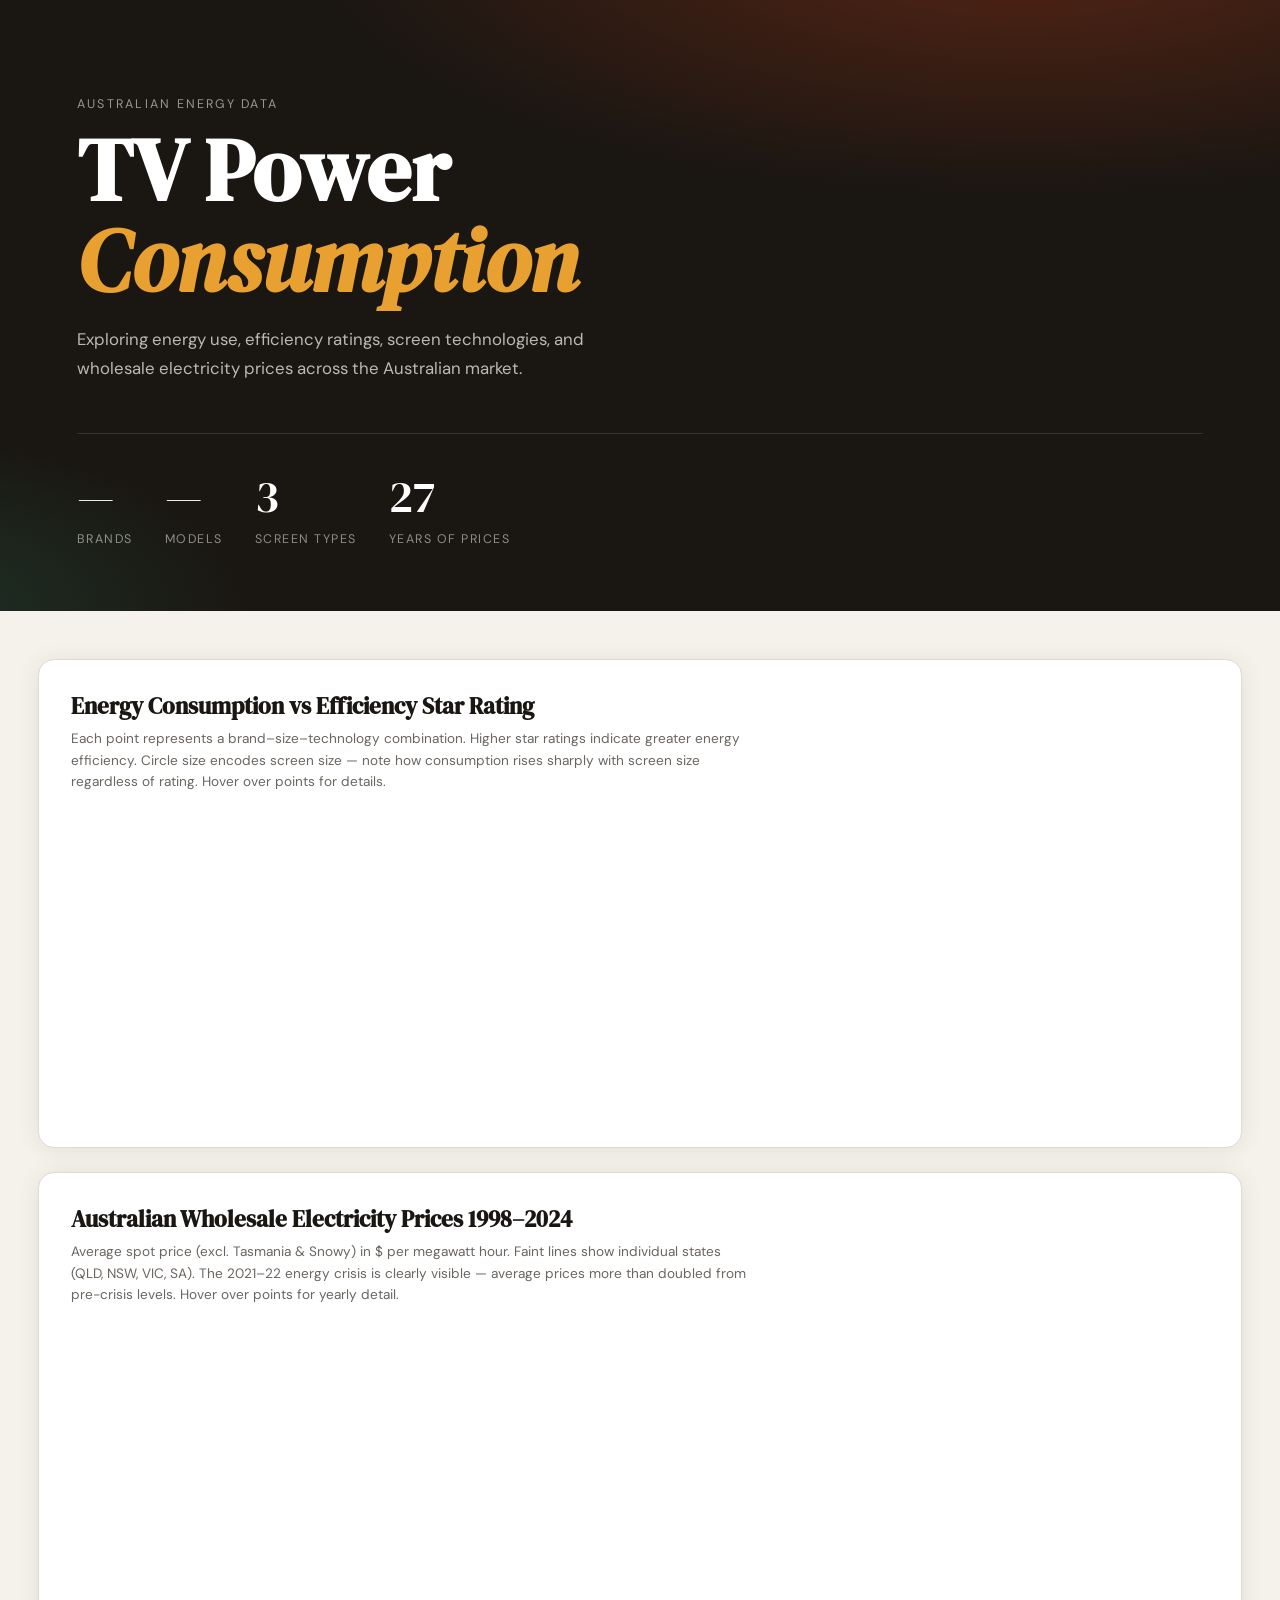
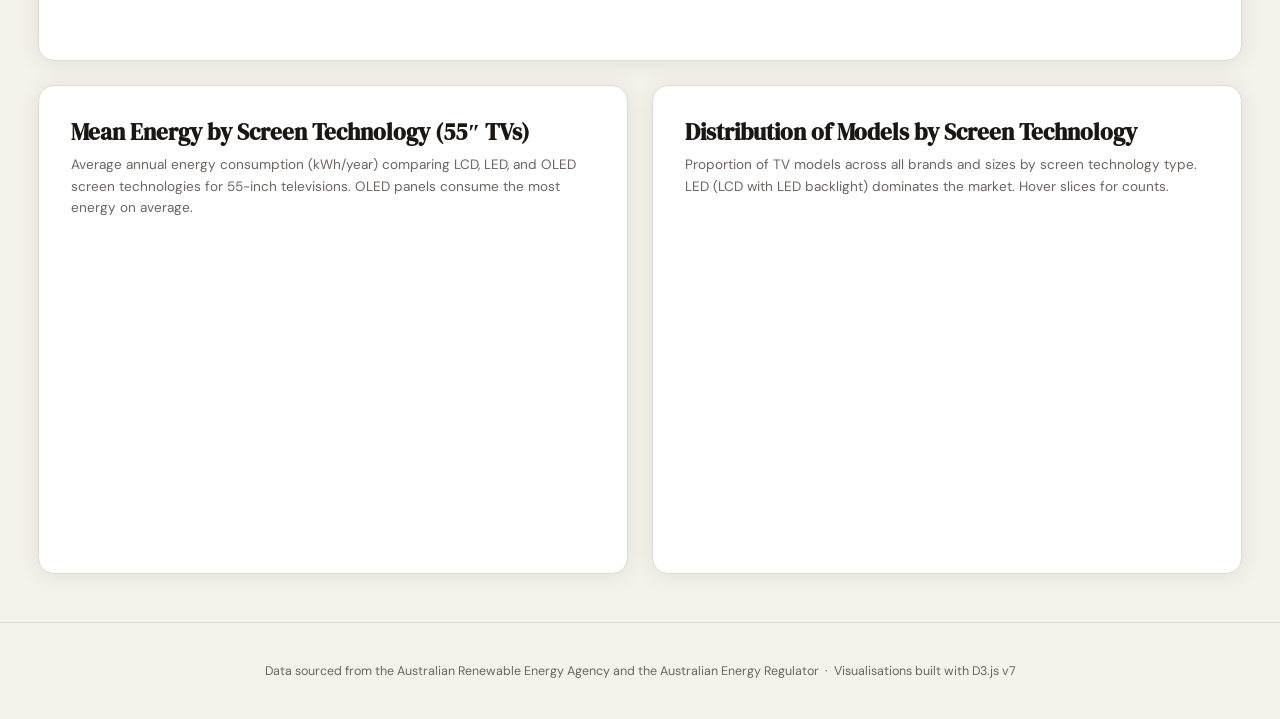
==== Ex_5/index.html @ 825dfab8 "Ex 5 Multi-chart webpage" ====
<!doctype html>
<html lang="en">
  <head>
    <meta charset="UTF-8" />
    <meta name="viewport" content="width=device-width, initial-scale=1.0" />
    <title>TV Energy Consumption Dashboard</title>
    <link rel="preconnect" href="https://fonts.googleapis.com" />
    <link
      href="https://fonts.googleapis.com/css2?family=DM+Serif+Display:ital@0;1&family=DM+Sans:wght@300;400;500;600&display=swap"
      rel="stylesheet"
    />
    <script src="https://d3js.org/d3.v7.min.js"></script>
    <style>
      /* ── Reset & Base ─────────────────────────────────────────────── */
      *,
      *::before,
      *::after {
        box-sizing: border-box;
        margin: 0;
        padding: 0;
      }

      :root {
        --bg: #f5f2ec;
        --surface: #ffffff;
        --ink: #1a1612;
        --ink-muted: #6b6560;
        --accent: #c8401a;
        --accent2: #2c7a5c;
        --accent3: #1d4e8f;
        --gold: #e8a030;
        --border: #e0dbd2;

        /* chart palette */
        --c-lcd: #2c7a5c;
        --c-led: #e8a030;
        --c-oled: #c8401a;

        --radius: 16px;
        --shadow: 0 2px 24px rgba(26, 22, 18, 0.08);

        font-family: "DM Sans", sans-serif;
        font-size: 16px;
        color: var(--ink);
        background: var(--bg);
      }

      /* ── Hero ─────────────────────────────────────────────────────── */
      .hero {
        position: relative;
        background: var(--ink);
        color: #fff;
        padding: clamp(3rem, 8vw, 6rem) clamp(1.5rem, 6vw, 5rem)
          clamp(2.5rem, 5vw, 4rem);
        overflow: hidden;
      }
      .hero-bg {
        position: absolute;
        inset: 0;
        background:
          radial-gradient(
            ellipse 80% 60% at 80% -10%,
            rgba(200, 64, 26, 0.35) 0%,
            transparent 70%
          ),
          radial-gradient(
            ellipse 50% 50% at -10% 100%,
            rgba(44, 122, 92, 0.3) 0%,
            transparent 60%
          );
        pointer-events: none;
      }
      .hero-content {
        position: relative;
        max-width: 680px;
      }
      .hero-eyebrow {
        font-size: 0.78rem;
        letter-spacing: 0.18em;
        text-transform: uppercase;
        color: rgba(255, 255, 255, 0.55);
        margin-bottom: 0.9rem;
      }
      .hero-title {
        font-family: "DM Serif Display", serif;
        font-size: clamp(2.8rem, 7vw, 5.5rem);
        line-height: 1.02;
        margin-bottom: 1.2rem;
        color: #fff;
      }
      .hero-title em {
        font-style: italic;
        color: var(--gold);
      }
      .hero-subtitle {
        font-size: clamp(0.9rem, 1.5vw, 1.05rem);
        color: rgba(255, 255, 255, 0.7);
        line-height: 1.7;
        max-width: 520px;
      }
      .hero-stats {
        position: relative;
        display: flex;
        flex-wrap: wrap;
        gap: 2rem;
        margin-top: clamp(2rem, 4vw, 3.5rem);
        border-top: 1px solid rgba(255, 255, 255, 0.12);
        padding-top: 2rem;
      }
      .stat {
        display: flex;
        flex-direction: column;
        gap: 0.25rem;
      }
      .stat-num {
        font-family: "DM Serif Display", serif;
        font-size: clamp(2rem, 3.5vw, 2.8rem);
        color: #fff;
      }
      .stat-label {
        font-size: 0.78rem;
        letter-spacing: 0.12em;
        text-transform: uppercase;
        color: rgba(255, 255, 255, 0.5);
      }

      /* ── Dashboard layout ─────────────────────────────────────────── */
      .dashboard {
        max-width: 1400px;
        margin: 0 auto;
        padding: clamp(1.5rem, 4vw, 3rem) clamp(1rem, 3vw, 2.5rem);
        display: flex;
        flex-direction: column;
        gap: 1.5rem;
      }

      /* ── Cards ────────────────────────────────────────────────────── */
      .card {
        background: var(--surface);
        border-radius: var(--radius);
        border: 1px solid var(--border);
        box-shadow: var(--shadow);
        padding: clamp(1.2rem, 3vw, 2rem);
        transition: box-shadow 0.2s;
      }
      .card:hover {
        box-shadow: 0 6px 40px rgba(26, 22, 18, 0.13);
      }
      .card--wide {
        width: 100%;
      }

      .card-row {
        display: grid;
        grid-template-columns: repeat(auto-fit, minmax(320px, 1fr));
        gap: 1.5rem;
      }

      .card-header {
        margin-bottom: 1.4rem;
      }
      .card-title {
        font-family: "DM Serif Display", serif;
        font-size: clamp(1.15rem, 2vw, 1.45rem);
        line-height: 1.25;
        margin-bottom: 0.4rem;
      }
      .card-desc {
        font-size: 0.85rem;
        color: var(--ink-muted);
        line-height: 1.6;
        max-width: 680px;
      }

      /* ── Chart containers ─────────────────────────────────────────── */
      .chart-container {
        width: 100%;
        min-height: 300px;
      }
      .chart-container svg {
        display: block;
        width: 100%;
      }

      /* ── D3 shared styles ─────────────────────────────────────────── */
      .axis text {
        font-family: "DM Sans", sans-serif;
        font-size: 11px;
        fill: var(--ink-muted);
      }
      .axis path,
      .axis line {
        stroke: var(--border);
      }
      .axis-label {
        font-family: "DM Sans", sans-serif;
        font-size: 12px;
        fill: var(--ink-muted);
      }
      .grid line {
        stroke: var(--border);
        stroke-dasharray: 3, 4;
      }
      .grid path {
        stroke: none;
      }

      /* Scatter */
      .dot {
        cursor: pointer;
        transition:
          r 0.15s,
          opacity 0.15s;
      }
      .dot:hover {
        opacity: 1 !important;
      }

      /* Tooltip */
      .tooltip {
        position: absolute;
        background: var(--ink);
        color: #fff;
        padding: 0.55rem 0.85rem;
        border-radius: 8px;
        font-size: 0.8rem;
        pointer-events: none;
        opacity: 0;
        transition: opacity 0.15s;
        line-height: 1.6;
        max-width: 200px;
        z-index: 100;
      }
      .tooltip strong {
        color: var(--gold);
        display: block;
        margin-bottom: 0.15rem;
      }

      /* Legend */
      .legend {
        font-family: "DM Sans", sans-serif;
        font-size: 12px;
        fill: var(--ink-muted);
      }
      .legend rect {
        rx: 3;
      }

      /* Line chart */
      .line-path {
        fill: none;
        stroke-width: 2px;
      }
      .area-path {
        opacity: 0.12;
      }
      .dot-line {
        cursor: pointer;
      }

      /* ── Footer ───────────────────────────────────────────────────── */
      .footer {
        text-align: center;
        padding: 2.5rem 1.5rem;
        font-size: 0.78rem;
        color: var(--ink-muted);
        border-top: 1px solid var(--border);
      }

      /* ── Responsive tweaks ────────────────────────────────────────── */
      @media (max-width: 600px) {
        .card-row {
          grid-template-columns: 1fr;
        }
        .hero-stats {
          gap: 1.4rem;
        }
      }
    </style>
  </head>
  <body>
    <header class="hero">
      <div class="hero-bg"></div>
      <div class="hero-content">
        <p class="hero-eyebrow">Australian Energy Data</p>
        <h1 class="hero-title">TV Power<br /><em>Consumption</em></h1>
        <p class="hero-subtitle">
          Exploring energy use, efficiency ratings, screen technologies, and
          wholesale electricity prices across the Australian market.
        </p>
      </div>
      <div class="hero-stats">
        <div class="stat">
          <span class="stat-num" id="stat-brands">—</span
          ><span class="stat-label">Brands</span>
        </div>
        <div class="stat">
          <span class="stat-num" id="stat-models">—</span
          ><span class="stat-label">Models</span>
        </div>
        <div class="stat">
          <span class="stat-num">3</span
          ><span class="stat-label">Screen Types</span>
        </div>
        <div class="stat">
          <span class="stat-num">27</span
          ><span class="stat-label">Years of Prices</span>
        </div>
      </div>
    </header>

    <main class="dashboard">
      <section class="card card--wide" id="scatter-section">
        <div class="card-header">
          <div>
            <h2 class="card-title">
              Energy Consumption vs Efficiency Star Rating
            </h2>
            <p class="card-desc">
              Each point represents a brand–size–technology combination. Higher
              star ratings indicate greater energy efficiency. Circle size
              encodes screen size — note how consumption rises sharply with
              screen size regardless of rating. Hover over points for details.
            </p>
          </div>
        </div>
        <div id="scatter-chart" class="chart-container"></div>
      </section>

      <section class="card card--wide" id="line-section">
        <div class="card-header">
          <div>
            <h2 class="card-title">
              Australian Wholesale Electricity Prices 1998–2024
            </h2>
            <p class="card-desc">
              Average spot price (excl. Tasmania &amp; Snowy) in $ per megawatt
              hour. Faint lines show individual states (QLD, NSW, VIC, SA). The
              2021–22 energy crisis is clearly visible — average prices more
              than doubled from pre-crisis levels. Hover over points for yearly
              detail.
            </p>
          </div>
        </div>
        <div id="line-chart" class="chart-container"></div>
      </section>

      <div class="card-row">
        <section class="card" id="bar-section">
          <div class="card-header">
            <div>
              <h2 class="card-title">
                Mean Energy by Screen Technology (55&Prime; TVs)
              </h2>
              <p class="card-desc">
                Average annual energy consumption (kWh/year) comparing LCD, LED,
                and OLED screen technologies for 55-inch televisions. OLED
                panels consume the most energy on average.
              </p>
            </div>
          </div>
          <div id="bar-chart" class="chart-container"></div>
        </section>

        <section class="card" id="pie-section">
          <div class="card-header">
            <div>
              <h2 class="card-title">
                Distribution of Models by Screen Technology
              </h2>
              <p class="card-desc">
                Proportion of TV models across all brands and sizes by screen
                technology type. LED (LCD with LED backlight) dominates the
                market. Hover slices for counts.
              </p>
            </div>
          </div>
          <div id="pie-chart" class="chart-container"></div>
        </section>
      </div>
    </main>

    <footer class="footer">
      <p>
        Data sourced from the Australian Renewable Energy Agency and the
        Australian Energy Regulator &nbsp;·&nbsp; Visualisations built with
        D3.js v7
      </p>
    </footer>

    <script>
      /**
       * scatter.js — Energy consumption vs Star Rating scatter plot
       *
       * Approach: responsive SVG using a ResizeObserver so the chart redraws
       * whenever the card changes size (window resize, reflow, etc.).
       * Each point represents one brand/size/technology row in the CSV.
       * Points are colour-coded by simplified screen technology (LCD, LED, OLED).
       */

      (function () {
        const CONTAINER = "#scatter-chart";

        // Normalise screen_tech into three clean categories
        const techCategory = (t) =>
          t === "OLED" ? "OLED" : t.includes("LED") ? "LED" : "LCD";

        const COLOR = {
          LCD: "var(--c-lcd)",
          LED: "var(--c-led)",
          OLED: "var(--c-oled)",
        };
        const MARGIN = { top: 20, right: 140, bottom: 52, left: 64 };

        // Shared tooltip div (reused across all charts)
        const tooltip = d3
          .select("body")
          .append("div")
          .attr("class", "tooltip");

        Promise.resolve(
          d3.csvParse(`"brand","screen_tech","screensize","energy_consumpt","star2","count"
"aiwa","LCD","24.0",91,4.5,1
"aiwa","LCD (LED)","24.0",93.5,4.5,2
"aiwa","LCD (LED)","31.0",124.5,5.25,2
"aiwa","LCD (LED)","32.0",120.5,5.25,2
"aiwa","LCD","39.0",189,5,1
"aiwa","LCD (LED)","39.0",148,6,1
"aiwa","LCD (LED)","40.0",198,4.5,1
"aiwa","LCD (LED)","42.0",210,4.5,1
"aiwa","LCD (LED)","49.0",265,5,1
"aiwa","LCD (LED)","50.0",211,6,1
"aiwa","OLED","50.0",276,5,1
"aiwa","LCD","55.0",320,5,1
"aiwa","LCD","64.0",404,5.5,1
"aiwa","LCD (LED)","64.0",499,4.5,1
"aiwa","LCD (LED)","65.0",468,4.5,1
"aiwa","LCD (LED)","70.0",576,4.5,1
"akai","LCD (LED)","24.0",64,6,6
"akai","LCD","31.0",104,6,1
"akai","LCD","32.0",90,6,1
"akai","LCD (LED)","32.0",99.5,6,2
"akai","LCD","39.0",143.33333333333334,6,3
"akai","LCD","43.0",172,6,1
"akai","LCD","49.0",225,6,1
"akai","LCD","50.0",204,6,1
"akai","LCD (LED)","50.0",202,6,1
"akai","LCD","55.0",272,6,1
"akai","LCD (LED)","55.0",258,6,3
"akai","LCD (LED)","58.0",301,6,1
"akai","LCD","65.0",369,6,2
"akai","LCD (LED)","65.0",364.5,6,2
"akai","LCD","70.0",372,6,1
"akai","LCD","74.0",480,6,1
"akai","LCD (LED)","75.0",439,6,2
"akai","LCD","85.0",600,6,1
"altius","LCD","24.0",66,6,1
"altius","LCD","32.0",90,6,1
"altius","LCD (LED)","32.0",102,6,1
"aoa","LCD (LED)","19.0",58,5,1
"aoa","LCD","32.0",119,5,1
"aoa","LCD","40.0",176,5,1
"aoa","LCD (LED)","50.0",270,5,1
"avel innovations","LCD (LED)","24.0",90.5,4.5,2
"avel innovations","LCD (LED)","32.0",145,4.5,1
"bauhn","LCD","24.0",67,6,2
"bauhn","LCD (LED)","24.0",65,6,3
"bauhn","LCD","31.0",104,6,1
"bauhn","LCD (LED)","31.0",104,6,3
"bauhn","LCD","32.0",101,6,1
"bauhn","LCD (LED)","32.0",101.33333333333333,6,6
"bauhn","LCD","39.0",151,6,3
"bauhn","LCD (LED)","39.0",148.4,6,5
"bauhn","LCD (LED)","40.0",189,5,3
"bauhn","LCD","41.0",157,6,1
"bauhn","LCD","43.0",172,6,3
"bauhn","LCD (LED)","43.0",170,6,2
"bauhn","LCD","49.0",223.33333333333334,6,3
"bauhn","LCD (LED)","49.0",220,6,1
"bauhn","LCD","50.0",220,6,1
"bauhn","LCD (LED)","50.0",217.5,6,2
"bauhn","LCD","55.0",288.5,5.75,2
"bauhn","LCD (LED)","55.0",261.4,6,5
"bauhn","LCD","57.0",290.3333333333333,6,3
"bauhn","LCD","58.0",298,6,1
"bauhn","LCD (LED)","58.0",301,6,1
"bauhn","LCD","60.0",302.75,6,4
"bauhn","LCD","65.0",361.75,6,4
"bauhn","LCD (LED)","65.0",361.75,6,4
"bauhn","LCD","70.0",403,6,9
"bauhn","LCD (LED)","70.0",400,6,2
"bauhn","LCD","74.0",480,6,1
"bauhn","LCD","75.0",490,6,1
"bauhn","LCD (LED)","75.0",445.3333333333333,6,3
"bauhn","LCD (LED)","82.0",651,5.5,1
"bauhn","LCD","85.0",600,6,2
"blaupunkt","LCD","24.0",90.75,4.625,4
"blaupunkt","LCD (LED)","24.0",82.57142857142857,5.142857142857142,7
"blaupunkt","LCD","31.0",130,5,2
"blaupunkt","LCD","32.0",118,5.5,1
"blaupunkt","LCD (LED)","32.0",128.5,4.875,4
"blaupunkt","LCD","40.0",186,5,3
"blaupunkt","LCD (LED)","40.0",176,5,1
"blaupunkt","LCD (LED)","41.0",230,4.5,1
"blaupunkt","LCD","42.0",199,5,1
"blaupunkt","LCD (LED)","42.0",224,4.5,2
"blaupunkt","LCD (LED)","43.0",212,5,1
"blaupunkt","LCD (LED)","49.0",301.5,4.5,2
"blaupunkt","LCD (LED)","50.0",327.5,4.125,4
"blaupunkt","LCD","55.0",383.25,4.25,4
"blaupunkt","LCD (LED)","55.0",331,5,2
"blaupunkt","LCD (LED)","57.0",411.3333333333333,4.666666666666667,3
"blaupunkt","LCD (LED)","58.0",387.5,4.75,2
"blaupunkt","LCD (LED)","60.0",405,5,1
"blaupunkt","LCD","65.0",467,4.5,1
"blaupunkt","LCD (LED)","65.0",437,5.1,5
"blaupunkt","LCD (LED)","69.0",640,4,1
"blaupunkt","LCD","70.0",561,4.5,1
"blaupunkt","LCD (LED)","70.0",620,4,2
"blaupunkt","LCD (LED)","74.0",485,6,1
"blaupunkt","LCD","75.0",751.5,3.75,2
"blaupunkt","LCD (LED)","75.0",700.4,4.3,5
"blaupunkt","LCD","85.0",861.5,4.25,2
"blaupunkt","LCD (LED)","85.0",722,5,1
"blaupunkt","LCD (LED)","86.0",988,4,1
"blaupunkt","LCD (LED)","98.0",1284,4,1
"brooklyn","LCD (LED)","32.0",125,5,1
"caixun","LCD (LED)","24.0",68.76923076923076,5.8076923076923075,13
"caixun","LCD","32.0",98,6,4
"caixun","LCD (LED)","32.0",110.75000000000001,5.458333333333334,12
"caixun","LCD (LED)","38.0",138,6,6
"caixun","LCD","39.0",155,5.5,4
"caixun","LCD (LED)","40.0",151,6,6
"caixun","LCD (LED)","41.0",159,6,6
"caixun","LCD (LED)","42.0",162,6,6
"caixun","LCD","43.0",220,4.5,4
"caixun","LCD (LED)","43.0",196,5,9
"caixun","LCD (LED)","50.0",278,5,7
"caixun","LCD (LED)","55.0",307,5,7
"chiq","LCD","24.0",82,5,1
"chiq","LCD (LED)","24.0",80,5,2
"chiq","LCD (LED)","31.0",117.8,5.4,5
"chiq","LCD (LED)","32.0",133,4.75,2
"chiq","LCD (LED)","39.0",186.2,5,5
"chiq","LCD (LED)","42.0",231.33333333333334,4.666666666666667,3
"chiq","LCD (LED)","49.0",268.6666666666667,5,3
"chiq","LCD (LED)","55.0",358.25,4.5,4
"chiq","LCD (LED)","57.0",380,4.75,2
"chiq","LCD (LED)","64.0",500.2,4.6,5
"chiq","LCD (LED)","65.0",572,4,1
"chiq","LCD (LED)","70.0",481,5.5,1
"chiq","LCD","75.0",608,5,1
"chiq","LCD (LED)","75.0",519,5.5,2
"chiq","LCD (LED)","85.0",974,4,1
"chiq","LCD (LED)","97.0",1233,4,1
"chiq","LCD (LED)","98.0",1233,4,1
"concentric care","LCD (LED)","24.0",110,3.5,1
"devanti","LCD (LED)","32.0",101,6,1
"devanti","LCD (LED)","39.0",182,5,1
"devanti","LCD (LED)","50.0",276,5,1
"devanti","LCD (LED)","65.0",474.5,4.75,2
"devanti","LCD (LED)","75.0",760,4,1
"dgtec","LCD","39.0",149,6,1
"dgtec","LCD","55.0",256,6,1
"dgtec","LCD (LED)","55.0",251,6,1
"dgtec","LCD (LED)","65.0",366.5,6,2
"dynalink","LCD","24.0",76,5.5,1
"eko","LCD","24.0",78,5,1
"eko","LCD (LED)","24.0",90,4.5,2
"eko","LCD","31.0",130,5,1
"eko","LCD","32.0",124.5,5.25,2
"eko","LCD (LED)","32.0",129.77777777777777,4.888888888888889,9
"eko","LCD","40.0",182.33333333333334,5,3
"eko","LCD (LED)","40.0",189.25,4.875,4
"eko","LCD (LED)","41.0",230,4.5,2
"eko","LCD","42.0",260,3.5,1
"eko","LCD (LED)","42.0",220.5,4.5,4
"eko","LCD","43.0",191,5.5,1
"eko","LCD (LED)","43.0",212,5,1
"eko","LCD","46.0",245,5,1
"eko","LCD","49.0",376,3.5,1
"eko","LCD (LED)","49.0",273,5,1
"eko","LCD (LED)","50.0",304.4,4.6,5
"eko","LCD","55.0",363.875,4.500000000000001,8
"eko","LCD (LED)","55.0",356.14285714285717,4.857142857142858,7
"eko","OLED","55.0",275,5.5,1
"eko","LCD (LED)","57.0",298,6,1
"eko","LCD","58.0",346,5,1
"eko","LCD (LED)","58.0",367.5,4.75,2
"eko","LCD","64.0",725,3,1
"eko","LCD","65.0",612.8333333333333,3.75,6
"eko","LCD (LED)","65.0",491.90000000000003,4.65,10
"eko","LCD (LED)","69.0",640,4,1
"eko","LCD","70.0",561.6666666666666,4.666666666666667,3
"eko","LCD (LED)","70.0",670.6666666666666,3.8333333333333335,3
"eko","LCD","75.0",750.6666666666666,4,6
"eko","LCD (LED)","75.0",697,4.375,4
"eko","LCD (LED)","85.0",1116,3,1
"elitelux","LCD (LED)","58.0",343,5,1
"englaon","LCD (LED)","22.0",102,4,1
"englaon","LCD (LED)","24.0",90.33333333333333,4.722222222222222,9
"englaon","LCD (LED)","30.0",158,4,3
"englaon","LCD (LED)","32.0",152.25,4.375,4
"englaon","LCD (LED)","34.0",175,4.5,3
"englaon","LCD (LED)","40.0",140,6,3
"ffalcon","LCD (LED)","31.0",104.5,5.75,2
"ffalcon","LCD (LED)","39.0",162,5.5,2
"ffalcon","LCD (LED)","42.0",169.5,5.875,4
"ffalcon","LCD (LED)","49.0",198,6,3
"ffalcon","LCD (LED)","55.0",226.66666666666666,6.333333333333333,3
"ffalcon","LCD (LED)","64.0",299.25,6.5,4
"ffalcon","LCD (LED)","75.0",470,5.833333333333333,3
"furrion","LCD","24.0",102.5,4.25,2
"furrion","LCD (LED)","24.0",101.5,4.25,2
"gorilla","LCD (LED)","31.0",104,6,1
"gorilla","LCD (LED)","32.0",101,6,1
"gorilla","LCD (LED)","39.0",182,5,1
"gorilla","LCD (LED)","41.0",160,6,1
"gorilla","LCD (LED)","43.0",200,5,1
"gorilla","LCD (LED)","55.0",300,5.5,1
"hisense","LCD (LED)","100.0",942,5.5,5
"hisense","LCD (LED)","32.0",97.71428571428571,6,7
"hisense","LCD (LED)","40.0",128.28571428571428,6.571428571428571,7
"hisense","LCD (LED)","42.0",229,4.5,3
"hisense","LCD (LED)","43.0",240.11111111111111,4.4444444444444455,9
"hisense","LCD (LED)","49.0",212,6,1
"hisense","LCD (LED)","50.0",259.375,5.4375,8
"hisense","LCD (LED)","55.0",353.7941176470588,4.838235294117648,34
"hisense","OLED","55.0",319,5,1
"hisense","LCD (LED)","58.0",316.75,5.75,4
"hisense","LCD (LED)","64.0",464,5,3
"hisense","LCD","65.0",638,3.5,1
"hisense","LCD (LED)","65.0",507.85365853658544,4.634146341463415,41
"hisense","OLED","65.0",414,5.5,2
"hisense","LCD (LED)","70.0",424.83333333333337,6,6
"hisense","LCD (LED)","75.0",630.575,4.8625,40
"hisense","LCD (LED)","85.0",806.7419354838712,4.838709677419355,31
"hisense","LCD (LED)","98.0",1028,5,3
"hitachi","LCD","31.0",104,6,1
"hitachi","LCD","32.0",105,6,1
"hitachi","LCD","40.0",151,6,1
"hitachi","LCD (LED)","41.0",160,6,1
"hitachi","LCD (LED)","49.0",226,6,1
"hitachi","LCD (LED)","55.0",271,6,1
"hitachi","LCD","57.0",298,6,1
"hitachi","LCD (LED)","65.0",370,6,1
"hitachi","LCD","74.0",485,6,1
"hubbl","LCD (LED)","65.0",240,7,1
"hubbl glass","LCD (LED)","43.0",200,5,1
"hubbl glass","LCD (LED)","55.0",240,6,1
"hyundai","LCD (LED)","50.0",251.5,5.5,2
"hyundai","LCD (LED)","55.0",268,6,1
"hyundai","LCD (LED)","65.0",373,6,1
"hyundai","LCD (LED)","75.0",613.5,5,2
"iluma","LCD","24.0",112,3.5,7
"iluma","LCD","32.0",119,5,7
"jvc","LCD (LED)","24.0",70,5.5,1
"jvc","LCD","31.0",130,5,1
"jvc","LCD (LED)","31.0",117,5.5,2
"jvc","LCD","32.0",119.4,5.3,5
"jvc","LCD (LED)","32.0",125.83333333333333,5,6
"jvc","LCD (LED)","39.0",148,6,1
"jvc","LCD","40.0",186,5,1
"jvc","LCD (LED)","40.0",204.5,4.625,4
"jvc","LCD","41.0",230,4.5,1
"jvc","LCD","42.0",214.2,4.9,5
"jvc","LCD (LED)","42.0",209,5,3
"jvc","LCD","43.0",196,5,1
"jvc","LCD","49.0",347.5,3.875,4
"jvc","LCD (LED)","49.0",237.5,5.5,2
"jvc","LCD","50.0",374,3.5,1
"jvc","LCD (LED)","50.0",225.33333333333334,5.666666666666667,3
"jvc","LCD","54.0",375,4.5,2
"jvc","LCD","55.0",396.4,4.1,5
"jvc","LCD (LED)","55.0",279.2727272727273,5.590909090909091,11
"jvc","LCD","57.0",468,4,1
"jvc","LCD (LED)","57.0",468,4,1
"jvc","LCD (LED)","58.0",357,5,1
"jvc","LCD","64.0",512,4.5,3
"jvc","LCD (LED)","64.0",456,5,9
"jvc","LCD (LED)","65.0",430,5,1
"jvc","LCD","74.0",811,3.5,1
"jvc","LCD (LED)","74.0",758,4,1
"jvc","LCD (LED)","75.0",454.3333333333333,6,3
"jvc","LCD (LED)","98.0",872,5.5,1
"kodak","LCD","32.0",90,6,1
"kodak","LCD","39.0",150,6,1
"kodak","LCD","55.0",256,6,1
"kodak","LCD","64.0",358,6,1
"kodak","LCD (LED)","65.0",367,6,1
"kogan","LCD (LED)","100.0",1497,3.5,7
"kogan","OLED","100.0",1670,3,4
"kogan","LCD","19.0",62,5,1
"kogan","LCD (LED)","19.0",62,5,3
"kogan","LCD","22.0",95,3.5,5
"kogan","LCD","24.0",88.92857142857143,4.714285714285714,14
"kogan","LCD (LED)","24.0",78.75862068965516,5.2586206896551735,29
"kogan","LCD (LED)","31.0",116.60000000000001,5.499999999999998,25
"kogan","LCD","32.0",131,5,7
"kogan","LCD (LED)","32.0",128.68421052631578,5,19
"kogan","LCD (LED)","39.0",148.60000000000002,6,20
"kogan","LCD (LED)","40.0",165.79999999999998,5.533333333333334,15
"kogan","LCD (LED)","41.0",176.85714285714283,5.642857142857143,14
"kogan","LCD","42.0",240,4.5,1
"kogan","LCD (LED)","42.0",244.19354838709677,4.387096774193549,31
"kogan","LCD (LED)","43.0",200.91666666666666,5.166666666666667,12
"kogan","OLED","48.0",331,4,6
"kogan","LCD","49.0",313,4.5,1
"kogan","LCD (LED)","49.0",294.3611111111112,4.763888888888889,36
"kogan","LCD (LED)","50.0",303.99999999999994,4.693548387096775,31
"kogan","LCD","55.0",415,4,1
"kogan","LCD (LED)","55.0",335.73239436619707,5.014084507042254,71
"kogan","OLED","55.0",384.57142857142856,4.428571428571429,7
"kogan","LCD (LED)","57.0",448,4,1
"kogan","LCD (LED)","58.0",336.0833333333333,5.375,12
"kogan","LCD","60.0",405,5,6
"kogan","LCD","64.0",477,4.75,2
"kogan","LCD (LED)","64.0",457.9166666666667,5.055555555555555,36
"kogan","LCD (LED)","65.0",470.0652173913043,4.945652173913046,46
"kogan","OLED","65.0",477.14285714285717,4.857142857142857,7
"kogan","LCD (LED)","69.0",532,5,2
"kogan","LCD","70.0",515,5,1
"kogan","LCD (LED)","70.0",585.4999999999999,4.6000000000000005,20
"kogan","LCD","75.0",667,4.5,1
"kogan","LCD (LED)","75.0",618.9827586206897,4.8793103448275845,58
"kogan","OLED","77.0",540,5.5,4
"kogan","LCD (LED)","81.0",793,4.25,2
"kogan","LCD (LED)","85.0",986.7619047619047,3.9523809523809526,21
"kogan","LCD (LED)","86.0",1117,3.5,5
"kogan","LCD (LED)","97.0",1233,4,1
"kogan","LCD (LED)","98.0",1233,4,11
"konka","LCD (LED)","32.0",131,5,2
"konka","LCD (LED)","40.0",189,5,2
"konka","LCD (LED)","50.0",285,5,2
"konka","LCD (LED)","55.0",341,5,2
"lad","LCD (LED)","43.0",199,5,1
"lg","LCD (LED)","24.0",95,4.5,1
"lg","LCD (LED)","28.0",95,5.5,1
"lg","LCD (LED)","32.0",109,5.5,5
"lg","OLED","42.0",237.23076923076923,4.346153846153846,13
"lg","LCD (LED)","43.0",261.0625,3.9999999999999987,48
"lg","OLED","48.0",288.90000000000003,4.425000000000001,20
"lg","LCD (LED)","49.0",293.9193548387097,4.612903225806451,62
"lg","LCD (LED)","50.0",305,4.5,1
"lg","LCD (LED)","55.0",364.3013698630136,4.5684931506849304,73
"lg","OLED","55.0",361.0238095238096,4.511904761904763,42
"lg","LCD (LED)","65.0",480.5465116279072,4.674418604651163,86
"lg","OLED","65.0",448.48936170212767,4.98936170212766,47
"lg","LCD (LED)","70.0",560.75,4.625,4
"lg","LCD (LED)","75.0",584.076923076923,5.070512820512819,78
"lg","OLED","77.0",637.057142857143,4.985714285714286,35
"lg","LCD (LED)","82.0",773,4.5,1
"lg","OLED","83.0",708.7,5.074999999999998,20
"lg","LCD (LED)","86.0",819.6727272727276,4.718181818181817,55
"lg","OLED","88.0",1212.8,3,5
"lg","OLED","97.0",848.2857142857142,5.714285714285714,7
"lg","LCD (LED)","98.0",1260,4.1000000000000005,10
"linsar","LCD","24.0",67.5,6,2
"linsar","LCD","32.0",98.5,6,4
"linsar","LCD (LED)","32.0",102,6,1
"linsar","LCD","40.0",151,6,2
"linsar","LCD (LED)","40.0",144,6,1
"linsar","LCD","43.0",172,6,1
"linsar","LCD","49.0",222.5,6,2
"linsar","LCD (LED)","49.0",225,6,1
"linsar","LCD (LED)","50.0",210,6,1
"linsar","LCD","55.0",272,6,2
"linsar","LCD (LED)","55.0",256,6,1
"linsar","LCD","58.0",298,6,1
"linsar","LCD","60.0",309.5,6,2
"linsar","LCD","65.0",365,6,2
"linsar","LCD (LED)","65.0",359.5,6,2
"linsar","LCD (LED)","70.0",379.5,6,2
"linsar","LCD","74.0",480,6,1
"linsar","LCD (LED)","75.0",474.5,6,2
"linsar","LCD","82.0",628,5.5,2
"linsar","LCD (LED)","82.0",651,5.5,1
"linsar","LCD","85.0",605,6,2
"linsar","LCD","86.0",630,6,1
"linsar","LCD","98.0",823,6,1
"loewe","LCD (LED)","32.0",127,5,3
"loewe","LCD (LED)","42.0",243,4,3
"loewe","OLED","48.0",274,4.5,1
"loewe","LCD (LED)","49.0",251,5.5,1
"loewe","LCD (LED)","55.0",309,5,1
"loewe","OLED","55.0",354,4.5,1
"loewe","OLED","65.0",467.5,4.75,2
"loewe","OLED","76.0",395,7,1
"loewe","OLED","77.0",833,3.5,1
"lsp tv","LCD (LED)","19.0",60,5,1
"metz","LCD (LED)","32.0",115,5.5,1
"metz","LCD (LED)","40.0",122,7,1
"metz","OLED","55.0",424,4,1
"metz","OLED","65.0",586,4,1
"metz","LCD (LED)","86.0",893,4.5,1
"mitsumaru","LCD (LED)","32.0",131,5,1
"monster","LCD (LED)","24.0",66,6,1
"monster","LCD","32.0",90,6,1
"myvi","LCD","24.0",85,5,1
"myvi","LCD (LED)","24.0",90,4.75,2
"palsonic","LCD (LED)","39.0",175,5,1
"palsonic","LCD (LED)","55.0",300,5.5,1
"palsonic","LCD (LED)","65.0",439,5,1
"philips","LCD (LED)","19.0",61.333333333333336,5,3
"philips","LCD (LED)","23.0",65,6,1
"philips","LCD (LED)","24.0",69,5.5,1
"philips","LCD (LED)","32.0",132.9090909090909,4.818181818181818,11
"philips","LCD (LED)","40.0",167,5.5,1
"philips","LCD (LED)","42.0",248.54545454545453,4.2727272727272725,11
"philips","LCD","43.0",234,4.5,1
"philips","LCD (LED)","43.0",228.5,4.6875,8
"philips","LCD (LED)","48.0",175,7,1
"philips","LCD (LED)","49.0",304.1818181818182,4.454545454545454,11
"philips","LCD (LED)","50.0",325.42857142857144,4.285714285714286,7
"philips","LCD","55.0",280,5.5,1
"philips","LCD (LED)","55.0",388.4074074074075,4.3888888888888875,27
"philips","OLED","55.0",570.75,2.75,4
"philips","LCD (LED)","58.0",330.6666666666667,5.5,3
"philips","LCD (LED)","64.0",483,4.5,1
"philips","LCD","65.0",534.75,4.375,4
"philips","LCD (LED)","65.0",490.2272727272727,4.659090909090907,22
"philips","OLED","65.0",645.6666666666666,3.8333333333333335,3
"philips","LCD","70.0",516,5,1
"philips","LCD (LED)","70.0",574.2857142857143,4.571428571428571,7
"philips","LCD","75.0",478,6,3
"philips","LCD (LED)","75.0",600.0000000000001,4.8999999999999995,15
"philips","OLED","78.0",798,4,1
"philips","LCD (LED)","85.0",463,7,1
"philips","LCD (LED)","86.0",922.5,4.25,2
"polaroid","LCD (LED)","24.0",68,6,1
"polaroid","LCD","31.0",104,6,1
"polaroid","LCD","32.0",102.33333333333333,6,3
"polaroid","LCD (LED)","32.0",98,6,1
"polaroid","LCD","39.0",149,6,1
"polaroid","LCD","40.0",151,6,2
"polaroid","LCD (LED)","50.0",202,6,1
"polaroid","LCD","54.0",254,6,1
"polaroid","LCD","55.0",294,5.5,1
"polaroid","LCD (LED)","55.0",273,6,1
"polaroid","LCD","64.0",370,6,2
"polaroid","LCD (LED)","65.0",367,6,1
"polaroid","LCD","70.0",397,6,1
"prism+","LCD (LED)","55.0",349.3333333333333,4.833333333333333,3
"prism+","LCD (LED)","65.0",438.3333333333333,5.166666666666667,3
"prism+","LCD (LED)","75.0",625,4.75,2
"qbell","LCD (LED)","32.0",131,5,2
"qbell","LCD (LED)","40.0",189,5,1
"qbell","LCD (LED)","50.0",342,4,2
"qbell","LCD","55.0",339,5,1
"qbell","LCD (LED)","70.0",620,4,2
"s vision","LCD (LED)","55.0",379,4.5,1
"samsung","LCD (LED)","31.0",135.45454545454547,4.7272727272727275,11
"samsung","LCD (LED)","32.0",182,3.5,3
"samsung","LCD (LED)","39.0",218,4,1
"samsung","LCD (LED)","42.0",286.11111111111114,3.569444444444444,36
"samsung","LCD (LED)","43.0",275.5522388059702,3.783582089552239,67
"samsung","LCD (LED)","48.0",295,4.5,1
"samsung","LCD (LED)","49.0",329.60638297872345,4.164893617021276,94
"samsung","LCD (LED)","50.0",323.20000000000005,4.2,10
"samsung","LCD (LED)","55.0",423.6174863387977,3.9699453551912565,183
"samsung","LCD (LED)","57.0",344,5,9
"samsung","LCD (LED)","60.0",406.5,4.75,2
"samsung","LCD (LED)","64.0",678.4594594594595,3.378378378378378,37
"samsung","LCD (LED)","65.0",593.169398907104,3.904371584699453,183
"samsung","LCD (LED)","67.0",507,4.5,3
"samsung","LCD (LED)","69.0",496,5,3
"samsung","LCD (LED)","70.0",492,5,4
"samsung","LCD (LED)","75.0",753.8924731182799,4.051075268817203,186
"samsung","LCD (LED)","77.0",731.3636363636365,4.2727272727272725,11
"samsung","LCD (LED)","82.0",948.5,3.75,6
"samsung","LCD (LED)","83.0",722.2,4.9,5
"samsung","LCD (LED)","85.0",880.9407407407408,4.314814814814814,135
"samsung","LCD (LED)","98.0",1207.5333333333333,4.133333333333334,15
"seiki","LCD (LED)","65.0",496,4.5,1
"sharetv","LCD","21.0",106,3,1
"sharp","LCD (LED)","32.0",117.5,5.25,2
"sharp","LCD (LED)","42.0",187,5.25,2
"sharp","LCD (LED)","49.0",312,4.5,1
"sharp","LCD (LED)","60.0",489,4,2
"sharp","LCD (LED)","70.0",563.3333333333334,4.666666666666667,3
"shenzhen xinchaoda technology co., ltd","LCD (LED)","55.0",371.5,4.5,2
"shenzhen xinchaoda technology co., ltd","LCD (LED)","65.0",385.5,5.75,2
"signify","LCD (LED)","55.0",378,4.5,1
"skyworth","LCD (LED)","55.0",303,5.5,3
"skyworth","LCD (LED)","86.0",893,4.5,5
"smarttech","LCD (LED)","31.0",110,5.5,1
"smarttech","LCD (LED)","39.0",151,6,1
"smarttech","LCD (LED)","50.0",210,6,1
"smarttech","LCD (LED)","55.0",247,6,1
"smarttech","LCD (LED)","65.0",386,5.5,1
"smtv","LCD (LED)","42.0",188,5.5,1
"smtv","LCD (LED)","50.0",280,5,1
"smtv","LCD (LED)","55.0",347,4.5,2
"smtv","LCD (LED)","64.0",400,5.5,2
"soniq","LCD (LED)","24.0",86,5,1
"soniq","LCD","42.0",178,5.5,1
"soniq","LCD (LED)","42.0",193,5,1
"soniq","LCD","50.0",311,4.5,1
"soniq","LCD","55.0",476,3.5,1
"soniq","LCD","57.0",337,5,1
"soniq","LCD","65.0",483,4.666666666666667,3
"soniq","LCD","66.0",391,6,1
"soniq","LCD","75.0",855,3.5,1
"sony","LCD (LED)","32.0",120.5,5,2
"sony","LCD (LED)","42.0",267.8333333333333,3.8333333333333335,6
"sony","OLED","42.0",256,4,1
"sony","OLED","48.0",315,4,1
"sony","LCD (LED)","49.0",347.6,4,5
"sony","LCD (LED)","55.0",458.6666666666667,3.4666666666666663,15
"sony","OLED","55.0",404,3.9,5
"sony","LCD","65.0",642,3.5,1
"sony","LCD (LED)","65.0",579.4444444444446,3.7777777777777777,18
"sony","OLED","65.0",482.5,4.666666666666667,6
"sony","LCD","75.0",763,4,1
"sony","LCD (LED)","75.0",744.4,3.9,15
"sony","LCD (LED)","77.0",693,4.5,1
"sony","OLED","77.0",591.5,5.25,4
"sony","OLED","83.0",765,4.5,1
"sony","LCD","85.0",818,4.5,1
"sony","LCD (LED)","85.0",949.25,3.9583333333333335,12
"sony","LCD (LED)","98.0",944,5,1
"sphere","LCD (LED)","19.0",67,4.5,2
"sphere","LCD (LED)","22.0",93,4,3
"sphere","LCD (LED)","24.0",84.4,4.9,5
"sphere","LCD (LED)","27.0",92,5.5,3
"stan cash","LCD (LED)","18.0",60,5,1
"starvision","LCD (LED)","32.0",101,6,1
"starvision","LCD (LED)","39.0",175,5,1
"svision","LCD (LED)","32.0",151,4,1
"svision","LCD (LED)","43.0",159,6,1
"svision","LCD","50.0",315,4.5,1
"svision","LCD (LED)","50.0",288,4.5,1
"svision","LCD (LED)","58.0",420,4.5,1
"svision","LCD (LED)","64.0",520,4.5,1
"sylvox","LCD (LED)","16.0",57.333333333333336,4.5,3
"sylvox","LCD (LED)","21.0",68,5,1
"sylvox","LCD (LED)","24.0",66.16666666666667,5.916666666666667,12
"sylvox","LCD","27.0",59,7,1
"sylvox","LCD (LED)","32.0",102.41666666666667,5.916666666666667,12
"sylvox","LCD","40.0",92,8,1
"sylvox","LCD (LED)","43.0",397,2,1
"sylvox","LCD (LED)","55.0",651,2,1
"sylvox","LCD (LED)","65.0",902,2,1
"sylvox","LCD (LED)","75.0",1122,2,1
"tavice","LCD","65.0",477,4.5,1
"tcl","LCD (LED)","114.0",2652,2,1
"tcl","LCD (LED)","31.0",110,5.5,1
"tcl","LCD (LED)","39.0",180,5,1
"tcl","LCD (LED)","42.0",216.77777777777777,4.777777777777779,9
"tcl","LCD (LED)","49.0",278.1111111111111,5,9
"tcl","LCD (LED)","55.0",378.0625,4.500000000000001,16
"tcl","LCD (LED)","57.0",251,6,1
"tcl","LCD (LED)","64.0",526.4117647058823,4.470588235294118,17
"tcl","LCD (LED)","75.0",744.75,4.09375,16
"tcl","LCD (LED)","85.0",945.4285714285716,4.178571428571429,14
"tcl","LCD (LED)","97.0",1110.5,4.666666666666667,6
"teac","LCD","19.0",60,5,2
"teac","LCD","24.0",85,5,1
"teac","LCD (LED)","24.0",83,5,1
"teac","LCD (LED)","31.0",110,5.5,1
"teac","LCD","32.0",127,5,2
"teac","LCD (LED)","32.0",119.4,5.2,5
"teac","LCD","40.0",188,5,1
"teac","LCD","49.0",275,5,1
"teac","LCD (LED)","50.0",210,6,1
"teac","LCD (LED)","55.0",247,6,1
"teac","LCD","58.0",365,5,1
"teac","LCD","65.0",450,5,1
"teac","LCD (LED)","65.0",386,5.5,1
"teac","LCD (LED)","70.0",560,4.5,1
"teac","LCD","75.0",595,5,2
"teac","LCD (LED)","75.0",750,4,1
"teac","LCD","82.0",720,5,2
"teco","LCD (LED)","19.0",75,4,2
"teco","LCD (LED)","22.0",76,4.5,1
"teco","LCD (LED)","24.0",68.5,5.75,2
"teco","LCD (LED)","31.0",140,4.5,1
"teco","LCD (LED)","32.0",122.5,5.25,2
"teco","LCD (LED)","42.0",214,5,1
"teco","LCD (LED)","57.0",349,5,1
"teco","LCD (LED)","64.0",404,5.5,1
"teco","LCD (LED)","70.0",532,5,1
"telefunken","LCD","24.0",107,4,1
"telefunken","LCD (LED)","32.0",131,5,1
"telefunken","LCD (LED)","55.0",379,4.5,1
"thomson","LCD (LED)","40.0",184,5,1
"thomson","LCD (LED)","42.0",194,5.5,1
"thomson","LCD (LED)","43.0",175.33333333333334,5.666666666666667,3
"toshiba","LCD (LED)","100.0",1070,5,1
"toshiba","LCD (LED)","32.0",97,6,1
"toshiba","LCD (LED)","43.0",215.2,5.1,5
"toshiba","LCD (LED)","50.0",268,5.125,4
"toshiba","LCD (LED)","55.0",349.75,4.937500000000001,8
"toshiba","LCD (LED)","64.0",369,6,1
"toshiba","LCD (LED)","65.0",466.14285714285717,4.928571428571429,7
"toshiba","LCD (LED)","75.0",562.2857142857142,5.428571428571428,7
"toshiba","LCD (LED)","85.0",847.6666666666666,4.666666666666667,3
"vdt","LCD (LED)","22.0",78,4.5,1
"veon","LCD (LED)","40.0",175,5,1
"veon","LCD (LED)","58.0",450,4,1
"viano","LCD (LED)","24.0",76,5.5,1
"viano","LCD (LED)","49.0",352,4,1
"walton","LCD (LED)","32.0",115,5.5,7
"walton","LCD (LED)","40.0",135,6,7
"walton","LCD (LED)","43.0",138.60000000000002,7,10
"yokohama","LCD","24.0",92,4.5,1
"yokohama","LCD (LED)","24.0",76,5.5,1
"yokohama","LCD","55.0",278,5.5,1
"yokohama","LCD","65.0",542,4,1
`),
        ).then((raw) => {
          // Parse and tidy
          const data = raw
            .filter((d) => +d.energy_consumpt > 0 && +d.star2 > 0)
            .map((d) => ({
              brand: d.brand,
              tech: techCategory(d.screen_tech),
              size: +d.screensize,
              energy: +d.energy_consumpt,
              stars: +d.star2,
            }));

          // Update hero stat
          const brands = new Set(data.map((d) => d.brand));
          document.getElementById("stat-brands").textContent = brands.size;
          document.getElementById("stat-models").textContent = data.length;

          const container = document.querySelector(CONTAINER);

          // Draw once; redraw on resize
          draw(data, container, tooltip);

          const ro = new ResizeObserver(() => draw(data, container, tooltip));
          ro.observe(container);
        });

        function draw(data, container, tooltip) {
          const W = container.clientWidth;
          const H = Math.max(340, W * 0.42);
          const iW = W - MARGIN.left - MARGIN.right;
          const iH = H - MARGIN.top - MARGIN.bottom;

          // Clear previous render
          d3.select(container).selectAll("*").remove();

          const svg = d3
            .select(container)
            .append("svg")
            .attr("viewBox", `0 0 ${W} ${H}`)
            .attr("width", W)
            .attr("height", H);

          const g = svg
            .append("g")
            .attr("transform", `translate(${MARGIN.left},${MARGIN.top})`);

          // Scales
          const x = d3
            .scaleLinear()
            .domain([1, d3.max(data, (d) => d.stars) + 0.3])
            .range([0, iW]);

          const y = d3
            .scaleLinear()
            .domain([0, d3.max(data, (d) => d.energy) * 1.05])
            .range([iH, 0]);

          // Size encodes screen size (subtle)
          const r = d3
            .scaleSqrt()
            .domain([d3.min(data, (d) => d.size), d3.max(data, (d) => d.size)])
            .range([3, 10]);

          // Grid
          g.append("g")
            .attr("class", "grid")
            .attr("transform", `translate(0,${iH})`)
            .call(d3.axisBottom(x).tickSize(-iH).tickFormat(""));
          g.append("g")
            .attr("class", "grid")
            .call(d3.axisLeft(y).tickSize(-iW).tickFormat(""));

          // Axes
          g.append("g")
            .attr("class", "axis")
            .attr("transform", `translate(0,${iH})`)
            .call(d3.axisBottom(x).ticks(7));

          g.append("g")
            .attr("class", "axis")
            .call(
              d3
                .axisLeft(y)
                .ticks(6)
                .tickFormat((d) => d),
            );

          // Axis labels
          g.append("text")
            .attr("class", "axis-label")
            .attr("x", iW / 2)
            .attr("y", iH + 44)
            .attr("text-anchor", "middle")
            .text("Star Rating (Energy Efficiency)");

          g.append("text")
            .attr("class", "axis-label")
            .attr("transform", "rotate(-90)")
            .attr("x", -iH / 2)
            .attr("y", -50)
            .attr("text-anchor", "middle")
            .text("Energy Consumption (kWh/year)");

          // Dots — draw LCD first so OLED sits on top
          const order = { LCD: 0, LED: 1, OLED: 2 };
          const sorted = [...data].sort(
            (a, b) => order[a.tech] - order[b.tech],
          );

          g.selectAll(".dot")
            .data(sorted)
            .join("circle")
            .attr("class", "dot")
            .attr("cx", (d) => x(d.stars))
            .attr("cy", (d) => y(d.energy))
            .attr("r", (d) => r(d.size))
            .attr("fill", (d) => COLOR[d.tech])
            .attr("opacity", 0.6)
            .attr("stroke", "#fff")
            .attr("stroke-width", 0.6)
            .on("mouseover", (event, d) => {
              tooltip
                .style("opacity", 1)
                .html(
                  `<strong>${d.brand}</strong>${d.size}&Prime; · ${d.tech}<br>${d.energy} kWh/yr · ${d.stars}★`,
                );
            })
            .on("mousemove", (event) => {
              tooltip
                .style("left", event.pageX + 12 + "px")
                .style("top", event.pageY - 28 + "px");
            })
            .on("mouseout", () => tooltip.style("opacity", 0));

          // Legend
          const TECHS = ["LCD", "LED", "OLED"];
          const legend = svg
            .append("g")
            .attr("class", "legend")
            .attr(
              "transform",
              `translate(${W - MARGIN.right + 16}, ${MARGIN.top + 10})`,
            );

          legend
            .append("text")
            .attr("y", -6)
            .attr("font-weight", "600")
            .attr("font-size", "11px")
            .attr("fill", "var(--ink-muted)")
            .text("Screen Type");

          TECHS.forEach((t, i) => {
            const row = legend
              .append("g")
              .attr("transform", `translate(0,${i * 22 + 8})`);
            row
              .append("circle")
              .attr("r", 6)
              .attr("cx", 6)
              .attr("cy", 6)
              .attr("fill", COLOR[t])
              .attr("opacity", 0.7);
            row
              .append("text")
              .attr("x", 18)
              .attr("y", 10)
              .attr("fill", "var(--ink)")
              .attr("font-size", "12px")
              .text(t);
          });

          legend
            .append("text")
            .attr("y", TECHS.length * 22 + 22)
            .attr("font-size", "10px")
            .attr("fill", "var(--ink-muted)")
            .text("Circle size ∝ screen size");
        }
      })();

      /**
       * line.js — Australian wholesale electricity spot prices 1998–2024
       *
       * Shows average price (excl. Tasmania & Snowy) as a filled area + line.
       * Individual state lines are drawn faintly to show regional variation.
       * Responsive via ResizeObserver.
       */

      (function () {
        const CONTAINER = "#line-chart";
        const MARGIN = { top: 20, right: 30, bottom: 52, left: 68 };

        const STATES = [
          {
            key: "Queensland ($ per megawatt hour)",
            label: "QLD",
            color: "#b5956a",
          },
          {
            key: "New South Wales ($ per megawatt hour)",
            label: "NSW",
            color: "#8aab8a",
          },
          {
            key: "Victoria ($ per megawatt hour)",
            label: "VIC",
            color: "#7a9ec0",
          },
          {
            key: "South Australia ($ per megawatt hour)",
            label: "SA",
            color: "#c09f7a",
          },
        ];
        const AVG_KEY = "Average Price (notTas-Snowy)";

        Promise.resolve(
          d3.csvParse(`"Year","Queensland ($ per megawatt hour)","New South Wales ($ per megawatt hour)","Victoria ($ per megawatt hour)","South Australia ($ per megawatt hour)","Tasmania ($ per megawatt hour)","Snowy ($ per megawatt hour)","Average Price (notTas-Snowy)"
"1998",60,25,27,54,,19,41.5
"1999",49,30,28,69,,24,44
"2000",45,41,49,67,,35,50.5
"2001",38,38,33,34,,27,35.75
"2002",41,37,30,33,,27,35.25
"2003",31,37,27,39,,22,33.5
"2004",31,46,29,39,,26,36.25
"2005",31,43,36,44,59,29,38.5
"2006",57,67,61,59,51,38,61
"2007",58,44,51,101,57,31,63.5
"2008",36,43,49,69,62,,49.25
"2009",37,52,42,83,30,,53.5
"2010",34,43,29,42,31,,37
"2011",30,31,28,32,33,,30.25
"2012",70,56,61,74,49,,65.25
"2013",61,53,54,68,42,,59
"2014",61,36,32,42,37,,42.75
"2015",64,54,50,67,97,,58.75
"2016",103,88,70,123,76,,96
"2017",75,85,99,109,88,,92
"2018",83,92,124,128,88,,106.75
"2019",56,79,84,73,56,,73
"2020",66,72,51,53,45,,60.5
"2021",178,144,104,125,90,,137.75
"2022",157,157,114,150,117,,144.5
"2023",101,114,77,103,72,,98.75
"2024",132,155,95,148,99,,132.5
`),
        ).then((raw) => {
          const data = raw
            .filter((d) => d["Year"] && d[AVG_KEY])
            .map((d) => ({
              year: +d["Year"],
              avg: +d[AVG_KEY],
              QLD: +d["Queensland ($ per megawatt hour)"] || null,
              NSW: +d["New South Wales ($ per megawatt hour)"] || null,
              VIC: +d["Victoria ($ per megawatt hour)"] || null,
              SA: +d["South Australia ($ per megawatt hour)"] || null,
            }));

          const container = document.querySelector(CONTAINER);
          draw(data, container);
          const ro = new ResizeObserver(() => draw(data, container));
          ro.observe(container);
        });

        function draw(data, container) {
          const W = container.clientWidth;
          const H = Math.max(280, W * 0.35);
          const iW = W - MARGIN.left - MARGIN.right;
          const iH = H - MARGIN.top - MARGIN.bottom;

          d3.select(container).selectAll("*").remove();

          const svg = d3
            .select(container)
            .append("svg")
            .attr("viewBox", `0 0 ${W} ${H}`)
            .attr("width", W)
            .attr("height", H);

          const g = svg
            .append("g")
            .attr("transform", `translate(${MARGIN.left},${MARGIN.top})`);

          // Clip path so area doesn't overflow axes
          svg
            .append("defs")
            .append("clipPath")
            .attr("id", "line-clip")
            .append("rect")
            .attr("width", iW)
            .attr("height", iH);

          const x = d3
            .scaleLinear()
            .domain(d3.extent(data, (d) => d.year))
            .range([0, iW]);

          const allVals = data.flatMap((d) =>
            [d.avg, d.QLD, d.NSW, d.VIC, d.SA].filter((v) => v !== null),
          );
          const y = d3
            .scaleLinear()
            .domain([0, d3.max(allVals) * 1.08])
            .range([iH, 0])
            .nice();

          // Grid
          g.append("g")
            .attr("class", "grid")
            .call(d3.axisLeft(y).tickSize(-iW).tickFormat(""));

          // Axes
          g.append("g")
            .attr("class", "axis")
            .attr("transform", `translate(0,${iH})`)
            .call(d3.axisBottom(x).tickFormat(d3.format("d")).ticks(10));

          g.append("g")
            .attr("class", "axis")
            .call(
              d3
                .axisLeft(y)
                .ticks(6)
                .tickFormat((d) => `$${d}`),
            );

          // Axis labels
          g.append("text")
            .attr("class", "axis-label")
            .attr("x", iW / 2)
            .attr("y", iH + 44)
            .attr("text-anchor", "middle")
            .text("Year");

          g.append("text")
            .attr("class", "axis-label")
            .attr("transform", "rotate(-90)")
            .attr("x", -iH / 2)
            .attr("y", -56)
            .attr("text-anchor", "middle")
            .text("Price ($ per megawatt hour)");

          const defined = (d) => d !== null;
          const clip = g.append("g").attr("clip-path", "url(#line-clip)");

          // Individual state lines (faint)
          const stateKeys = ["QLD", "NSW", "VIC", "SA"];
          const stateColors = {
            QLD: "#b5956a",
            NSW: "#8aab8a",
            VIC: "#7a9ec0",
            SA: "#c09f7a",
          };
          stateKeys.forEach((k) => {
            const lineGen = d3
              .line()
              .x((d) => x(d.year))
              .y((d) => y(d[k]))
              .defined((d) => d[k] !== null);
            clip
              .append("path")
              .datum(data)
              .attr("fill", "none")
              .attr("stroke", stateColors[k])
              .attr("stroke-width", 1)
              .attr("opacity", 0.35)
              .attr("d", lineGen);
          });

          // Average area
          const area = d3
            .area()
            .x((d) => x(d.year))
            .y0(iH)
            .y1((d) => y(d.avg));

          clip
            .append("path")
            .datum(data)
            .attr("class", "area-path")
            .attr("fill", "var(--accent)")
            .attr("d", area);

          // Average line
          const lineGen = d3
            .line()
            .x((d) => x(d.year))
            .y((d) => y(d.avg));
          clip
            .append("path")
            .datum(data)
            .attr("class", "line-path")
            .attr("stroke", "var(--accent)")
            .attr("d", lineGen);

          // Data points + hover
          const tooltip = d3.select(".tooltip");

          clip
            .selectAll(".dot-line")
            .data(data)
            .join("circle")
            .attr("class", "dot-line")
            .attr("cx", (d) => x(d.year))
            .attr("cy", (d) => y(d.avg))
            .attr("r", 3.5)
            .attr("fill", "var(--accent)")
            .attr("stroke", "#fff")
            .attr("stroke-width", 1.5)
            .on("mouseover", (event, d) => {
              tooltip
                .style("opacity", 1)
                .html(
                  `<strong>${d.year}</strong>Avg: $${d.avg}/MWh<br>QLD $${d.QLD || "—"} | NSW $${d.NSW || "—"}<br>VIC $${d.VIC || "—"} | SA $${d.SA || "—"}`,
                );
            })
            .on("mousemove", (event) => {
              tooltip
                .style("left", event.pageX + 12 + "px")
                .style("top", event.pageY - 28 + "px");
            })
            .on("mouseout", () => tooltip.style("opacity", 0));

          // "Average" label at end of line
          const last = data[data.length - 1];
          svg
            .append("text")
            .attr("x", MARGIN.left + x(last.year) + 6)
            .attr("y", MARGIN.top + y(last.avg))
            .attr("fill", "var(--accent)")
            .attr("font-size", "11px")
            .attr("dominant-baseline", "middle")
            .text("Average");

          // State legend (small, bottom-right)
          const LX = MARGIN.left + iW - 120;
          const LY = MARGIN.top + 4;
          stateKeys.forEach((k, i) => {
            svg
              .append("line")
              .attr("x1", LX + i * 30)
              .attr("x2", LX + i * 30 + 16)
              .attr("y1", LY + 8)
              .attr("y2", LY + 8)
              .attr("stroke", stateColors[k])
              .attr("stroke-width", 1.5)
              .attr("opacity", 0.6);
            svg
              .append("text")
              .attr("x", LX + i * 30 + 8)
              .attr("y", LY + 20)
              .attr("text-anchor", "middle")
              .attr("font-size", "9px")
              .attr("fill", "var(--ink-muted)")
              .text(k);
          });
        }
      })();

      /**
       * bar.js — Mean energy consumption by screen technology (55" TVs)
       *
       * Uses Ex5_TV_energy_55inchtv_byScreenType.csv.
       * Horizontal bar chart for easy label reading.
       * Responsive via ResizeObserver.
       */

      (function () {
        const CONTAINER = "#bar-chart";
        const MARGIN = { top: 16, right: 80, bottom: 52, left: 64 };

        const COLOR = {
          LCD: "var(--c-lcd)",
          LED: "var(--c-led)",
          OLED: "var(--c-oled)",
        };

        Promise.resolve(
          d3.csvParse(`"Screen_Tech","Mean(Labelled energy consumption (kWh/year))"
"LCD",326.00166666666667
"LED",330.30270907513136
"OLED",386.54315476190476
`),
        ).then((raw) => {
          const data = raw
            .map((d) => ({
              tech: d["Screen_Tech"].trim(),
              mean: +d["Mean(Labelled energy consumption (kWh/year))"],
            }))
            .sort((a, b) => a.mean - b.mean); // ascending so OLED at top

          const container = document.querySelector(CONTAINER);
          draw(data, container);
          const ro = new ResizeObserver(() => draw(data, container));
          ro.observe(container);
        });

        function draw(data, container) {
          const W = container.clientWidth;
          const H = Math.max(240, Math.min(340, W * 0.55));
          const iW = W - MARGIN.left - MARGIN.right;
          const iH = H - MARGIN.top - MARGIN.bottom;

          d3.select(container).selectAll("*").remove();

          const svg = d3
            .select(container)
            .append("svg")
            .attr("viewBox", `0 0 ${W} ${H}`)
            .attr("width", W)
            .attr("height", H);

          const g = svg
            .append("g")
            .attr("transform", `translate(${MARGIN.left},${MARGIN.top})`);

          const y = d3
            .scaleBand()
            .domain(data.map((d) => d.tech))
            .range([0, iH])
            .padding(0.35);

          const x = d3
            .scaleLinear()
            .domain([0, d3.max(data, (d) => d.mean) * 1.15])
            .range([0, iW])
            .nice();

          // Grid
          g.append("g")
            .attr("class", "grid")
            .call(d3.axisBottom(x).tickSize(iH).tickFormat(""))
            .attr("transform", "translate(0,0)")
            .selectAll(".tick line")
            .attr("transform", `translate(0,0)`);
          // Cleaner grid: vertical lines
          g.append("g")
            .attr("class", "grid")
            .attr("transform", `translate(0,${iH})`)
            .call(d3.axisBottom(x).tickSize(-iH).tickFormat(""));

          // Axes
          g.append("g")
            .attr("class", "axis")
            .attr("transform", `translate(0,${iH})`)
            .call(
              d3
                .axisBottom(x)
                .ticks(5)
                .tickFormat((d) => d),
            );

          g.append("g").attr("class", "axis").call(d3.axisLeft(y));

          // Axis labels
          g.append("text")
            .attr("class", "axis-label")
            .attr("x", iW / 2)
            .attr("y", iH + 44)
            .attr("text-anchor", "middle")
            .text("Mean Energy Consumption (kWh/year)");

          // Bars
          const tooltip = d3.select(".tooltip");

          g.selectAll(".bar")
            .data(data)
            .join("rect")
            .attr("class", "bar")
            .attr("x", 0)
            .attr("y", (d) => y(d.tech))
            .attr("width", (d) => x(d.mean))
            .attr("height", y.bandwidth())
            .attr("fill", (d) => COLOR[d.tech] || "var(--accent3)")
            .attr("rx", 4)
            .on("mouseover", (event, d) => {
              tooltip
                .style("opacity", 1)
                .html(
                  `<strong>${d.tech}</strong>${d.mean.toFixed(1)} kWh/year`,
                );
            })
            .on("mousemove", (event) => {
              tooltip
                .style("left", event.pageX + 12 + "px")
                .style("top", event.pageY - 28 + "px");
            })
            .on("mouseout", () => tooltip.style("opacity", 0));

          // Value labels at end of bars
          g.selectAll(".bar-label")
            .data(data)
            .join("text")
            .attr("class", "bar-label")
            .attr("x", (d) => x(d.mean) + 6)
            .attr("y", (d) => y(d.tech) + y.bandwidth() / 2)
            .attr("dominant-baseline", "middle")
            .attr("font-size", "12px")
            .attr("fill", "var(--ink-muted)")
            .text((d) => d.mean.toFixed(0) + " kWh");
        }
      })();

      /**
       * pie.js — Market share by screen technology (donut chart)
       *
       * Counts the number of distinct model rows (by brand+size+tech) from
       * Ex5_TV_energy.csv and shows the proportion by simplified tech category.
       * A donut (ring) chart is used — easier to read proportions than a filled pie.
       * Responsive via ResizeObserver.
       */

      (function () {
        const CONTAINER = "#pie-chart";

        const techCategory = (t) =>
          t === "OLED" ? "OLED" : t.includes("LED") ? "LED" : "LCD";

        const COLOR = {
          LCD: "var(--c-lcd)",
          LED: "var(--c-led)",
          OLED: "var(--c-oled)",
        };

        Promise.resolve(
          d3.csvParse(`"brand","screen_tech","screensize","energy_consumpt","star2","count"
"aiwa","LCD","24.0",91,4.5,1
"aiwa","LCD (LED)","24.0",93.5,4.5,2
"aiwa","LCD (LED)","31.0",124.5,5.25,2
"aiwa","LCD (LED)","32.0",120.5,5.25,2
"aiwa","LCD","39.0",189,5,1
"aiwa","LCD (LED)","39.0",148,6,1
"aiwa","LCD (LED)","40.0",198,4.5,1
"aiwa","LCD (LED)","42.0",210,4.5,1
"aiwa","LCD (LED)","49.0",265,5,1
"aiwa","LCD (LED)","50.0",211,6,1
"aiwa","OLED","50.0",276,5,1
"aiwa","LCD","55.0",320,5,1
"aiwa","LCD","64.0",404,5.5,1
"aiwa","LCD (LED)","64.0",499,4.5,1
"aiwa","LCD (LED)","65.0",468,4.5,1
"aiwa","LCD (LED)","70.0",576,4.5,1
"akai","LCD (LED)","24.0",64,6,6
"akai","LCD","31.0",104,6,1
"akai","LCD","32.0",90,6,1
"akai","LCD (LED)","32.0",99.5,6,2
"akai","LCD","39.0",143.33333333333334,6,3
"akai","LCD","43.0",172,6,1
"akai","LCD","49.0",225,6,1
"akai","LCD","50.0",204,6,1
"akai","LCD (LED)","50.0",202,6,1
"akai","LCD","55.0",272,6,1
"akai","LCD (LED)","55.0",258,6,3
"akai","LCD (LED)","58.0",301,6,1
"akai","LCD","65.0",369,6,2
"akai","LCD (LED)","65.0",364.5,6,2
"akai","LCD","70.0",372,6,1
"akai","LCD","74.0",480,6,1
"akai","LCD (LED)","75.0",439,6,2
"akai","LCD","85.0",600,6,1
"altius","LCD","24.0",66,6,1
"altius","LCD","32.0",90,6,1
"altius","LCD (LED)","32.0",102,6,1
"aoa","LCD (LED)","19.0",58,5,1
"aoa","LCD","32.0",119,5,1
"aoa","LCD","40.0",176,5,1
"aoa","LCD (LED)","50.0",270,5,1
"avel innovations","LCD (LED)","24.0",90.5,4.5,2
"avel innovations","LCD (LED)","32.0",145,4.5,1
"bauhn","LCD","24.0",67,6,2
"bauhn","LCD (LED)","24.0",65,6,3
"bauhn","LCD","31.0",104,6,1
"bauhn","LCD (LED)","31.0",104,6,3
"bauhn","LCD","32.0",101,6,1
"bauhn","LCD (LED)","32.0",101.33333333333333,6,6
"bauhn","LCD","39.0",151,6,3
"bauhn","LCD (LED)","39.0",148.4,6,5
"bauhn","LCD (LED)","40.0",189,5,3
"bauhn","LCD","41.0",157,6,1
"bauhn","LCD","43.0",172,6,3
"bauhn","LCD (LED)","43.0",170,6,2
"bauhn","LCD","49.0",223.33333333333334,6,3
"bauhn","LCD (LED)","49.0",220,6,1
"bauhn","LCD","50.0",220,6,1
"bauhn","LCD (LED)","50.0",217.5,6,2
"bauhn","LCD","55.0",288.5,5.75,2
"bauhn","LCD (LED)","55.0",261.4,6,5
"bauhn","LCD","57.0",290.3333333333333,6,3
"bauhn","LCD","58.0",298,6,1
"bauhn","LCD (LED)","58.0",301,6,1
"bauhn","LCD","60.0",302.75,6,4
"bauhn","LCD","65.0",361.75,6,4
"bauhn","LCD (LED)","65.0",361.75,6,4
"bauhn","LCD","70.0",403,6,9
"bauhn","LCD (LED)","70.0",400,6,2
"bauhn","LCD","74.0",480,6,1
"bauhn","LCD","75.0",490,6,1
"bauhn","LCD (LED)","75.0",445.3333333333333,6,3
"bauhn","LCD (LED)","82.0",651,5.5,1
"bauhn","LCD","85.0",600,6,2
"blaupunkt","LCD","24.0",90.75,4.625,4
"blaupunkt","LCD (LED)","24.0",82.57142857142857,5.142857142857142,7
"blaupunkt","LCD","31.0",130,5,2
"blaupunkt","LCD","32.0",118,5.5,1
"blaupunkt","LCD (LED)","32.0",128.5,4.875,4
"blaupunkt","LCD","40.0",186,5,3
"blaupunkt","LCD (LED)","40.0",176,5,1
"blaupunkt","LCD (LED)","41.0",230,4.5,1
"blaupunkt","LCD","42.0",199,5,1
"blaupunkt","LCD (LED)","42.0",224,4.5,2
"blaupunkt","LCD (LED)","43.0",212,5,1
"blaupunkt","LCD (LED)","49.0",301.5,4.5,2
"blaupunkt","LCD (LED)","50.0",327.5,4.125,4
"blaupunkt","LCD","55.0",383.25,4.25,4
"blaupunkt","LCD (LED)","55.0",331,5,2
"blaupunkt","LCD (LED)","57.0",411.3333333333333,4.666666666666667,3
"blaupunkt","LCD (LED)","58.0",387.5,4.75,2
"blaupunkt","LCD (LED)","60.0",405,5,1
"blaupunkt","LCD","65.0",467,4.5,1
"blaupunkt","LCD (LED)","65.0",437,5.1,5
"blaupunkt","LCD (LED)","69.0",640,4,1
"blaupunkt","LCD","70.0",561,4.5,1
"blaupunkt","LCD (LED)","70.0",620,4,2
"blaupunkt","LCD (LED)","74.0",485,6,1
"blaupunkt","LCD","75.0",751.5,3.75,2
"blaupunkt","LCD (LED)","75.0",700.4,4.3,5
"blaupunkt","LCD","85.0",861.5,4.25,2
"blaupunkt","LCD (LED)","85.0",722,5,1
"blaupunkt","LCD (LED)","86.0",988,4,1
"blaupunkt","LCD (LED)","98.0",1284,4,1
"brooklyn","LCD (LED)","32.0",125,5,1
"caixun","LCD (LED)","24.0",68.76923076923076,5.8076923076923075,13
"caixun","LCD","32.0",98,6,4
"caixun","LCD (LED)","32.0",110.75000000000001,5.458333333333334,12
"caixun","LCD (LED)","38.0",138,6,6
"caixun","LCD","39.0",155,5.5,4
"caixun","LCD (LED)","40.0",151,6,6
"caixun","LCD (LED)","41.0",159,6,6
"caixun","LCD (LED)","42.0",162,6,6
"caixun","LCD","43.0",220,4.5,4
"caixun","LCD (LED)","43.0",196,5,9
"caixun","LCD (LED)","50.0",278,5,7
"caixun","LCD (LED)","55.0",307,5,7
"chiq","LCD","24.0",82,5,1
"chiq","LCD (LED)","24.0",80,5,2
"chiq","LCD (LED)","31.0",117.8,5.4,5
"chiq","LCD (LED)","32.0",133,4.75,2
"chiq","LCD (LED)","39.0",186.2,5,5
"chiq","LCD (LED)","42.0",231.33333333333334,4.666666666666667,3
"chiq","LCD (LED)","49.0",268.6666666666667,5,3
"chiq","LCD (LED)","55.0",358.25,4.5,4
"chiq","LCD (LED)","57.0",380,4.75,2
"chiq","LCD (LED)","64.0",500.2,4.6,5
"chiq","LCD (LED)","65.0",572,4,1
"chiq","LCD (LED)","70.0",481,5.5,1
"chiq","LCD","75.0",608,5,1
"chiq","LCD (LED)","75.0",519,5.5,2
"chiq","LCD (LED)","85.0",974,4,1
"chiq","LCD (LED)","97.0",1233,4,1
"chiq","LCD (LED)","98.0",1233,4,1
"concentric care","LCD (LED)","24.0",110,3.5,1
"devanti","LCD (LED)","32.0",101,6,1
"devanti","LCD (LED)","39.0",182,5,1
"devanti","LCD (LED)","50.0",276,5,1
"devanti","LCD (LED)","65.0",474.5,4.75,2
"devanti","LCD (LED)","75.0",760,4,1
"dgtec","LCD","39.0",149,6,1
"dgtec","LCD","55.0",256,6,1
"dgtec","LCD (LED)","55.0",251,6,1
"dgtec","LCD (LED)","65.0",366.5,6,2
"dynalink","LCD","24.0",76,5.5,1
"eko","LCD","24.0",78,5,1
"eko","LCD (LED)","24.0",90,4.5,2
"eko","LCD","31.0",130,5,1
"eko","LCD","32.0",124.5,5.25,2
"eko","LCD (LED)","32.0",129.77777777777777,4.888888888888889,9
"eko","LCD","40.0",182.33333333333334,5,3
"eko","LCD (LED)","40.0",189.25,4.875,4
"eko","LCD (LED)","41.0",230,4.5,2
"eko","LCD","42.0",260,3.5,1
"eko","LCD (LED)","42.0",220.5,4.5,4
"eko","LCD","43.0",191,5.5,1
"eko","LCD (LED)","43.0",212,5,1
"eko","LCD","46.0",245,5,1
"eko","LCD","49.0",376,3.5,1
"eko","LCD (LED)","49.0",273,5,1
"eko","LCD (LED)","50.0",304.4,4.6,5
"eko","LCD","55.0",363.875,4.500000000000001,8
"eko","LCD (LED)","55.0",356.14285714285717,4.857142857142858,7
"eko","OLED","55.0",275,5.5,1
"eko","LCD (LED)","57.0",298,6,1
"eko","LCD","58.0",346,5,1
"eko","LCD (LED)","58.0",367.5,4.75,2
"eko","LCD","64.0",725,3,1
"eko","LCD","65.0",612.8333333333333,3.75,6
"eko","LCD (LED)","65.0",491.90000000000003,4.65,10
"eko","LCD (LED)","69.0",640,4,1
"eko","LCD","70.0",561.6666666666666,4.666666666666667,3
"eko","LCD (LED)","70.0",670.6666666666666,3.8333333333333335,3
"eko","LCD","75.0",750.6666666666666,4,6
"eko","LCD (LED)","75.0",697,4.375,4
"eko","LCD (LED)","85.0",1116,3,1
"elitelux","LCD (LED)","58.0",343,5,1
"englaon","LCD (LED)","22.0",102,4,1
"englaon","LCD (LED)","24.0",90.33333333333333,4.722222222222222,9
"englaon","LCD (LED)","30.0",158,4,3
"englaon","LCD (LED)","32.0",152.25,4.375,4
"englaon","LCD (LED)","34.0",175,4.5,3
"englaon","LCD (LED)","40.0",140,6,3
"ffalcon","LCD (LED)","31.0",104.5,5.75,2
"ffalcon","LCD (LED)","39.0",162,5.5,2
"ffalcon","LCD (LED)","42.0",169.5,5.875,4
"ffalcon","LCD (LED)","49.0",198,6,3
"ffalcon","LCD (LED)","55.0",226.66666666666666,6.333333333333333,3
"ffalcon","LCD (LED)","64.0",299.25,6.5,4
"ffalcon","LCD (LED)","75.0",470,5.833333333333333,3
"furrion","LCD","24.0",102.5,4.25,2
"furrion","LCD (LED)","24.0",101.5,4.25,2
"gorilla","LCD (LED)","31.0",104,6,1
"gorilla","LCD (LED)","32.0",101,6,1
"gorilla","LCD (LED)","39.0",182,5,1
"gorilla","LCD (LED)","41.0",160,6,1
"gorilla","LCD (LED)","43.0",200,5,1
"gorilla","LCD (LED)","55.0",300,5.5,1
"hisense","LCD (LED)","100.0",942,5.5,5
"hisense","LCD (LED)","32.0",97.71428571428571,6,7
"hisense","LCD (LED)","40.0",128.28571428571428,6.571428571428571,7
"hisense","LCD (LED)","42.0",229,4.5,3
"hisense","LCD (LED)","43.0",240.11111111111111,4.4444444444444455,9
"hisense","LCD (LED)","49.0",212,6,1
"hisense","LCD (LED)","50.0",259.375,5.4375,8
"hisense","LCD (LED)","55.0",353.7941176470588,4.838235294117648,34
"hisense","OLED","55.0",319,5,1
"hisense","LCD (LED)","58.0",316.75,5.75,4
"hisense","LCD (LED)","64.0",464,5,3
"hisense","LCD","65.0",638,3.5,1
"hisense","LCD (LED)","65.0",507.85365853658544,4.634146341463415,41
"hisense","OLED","65.0",414,5.5,2
"hisense","LCD (LED)","70.0",424.83333333333337,6,6
"hisense","LCD (LED)","75.0",630.575,4.8625,40
"hisense","LCD (LED)","85.0",806.7419354838712,4.838709677419355,31
"hisense","LCD (LED)","98.0",1028,5,3
"hitachi","LCD","31.0",104,6,1
"hitachi","LCD","32.0",105,6,1
"hitachi","LCD","40.0",151,6,1
"hitachi","LCD (LED)","41.0",160,6,1
"hitachi","LCD (LED)","49.0",226,6,1
"hitachi","LCD (LED)","55.0",271,6,1
"hitachi","LCD","57.0",298,6,1
"hitachi","LCD (LED)","65.0",370,6,1
"hitachi","LCD","74.0",485,6,1
"hubbl","LCD (LED)","65.0",240,7,1
"hubbl glass","LCD (LED)","43.0",200,5,1
"hubbl glass","LCD (LED)","55.0",240,6,1
"hyundai","LCD (LED)","50.0",251.5,5.5,2
"hyundai","LCD (LED)","55.0",268,6,1
"hyundai","LCD (LED)","65.0",373,6,1
"hyundai","LCD (LED)","75.0",613.5,5,2
"iluma","LCD","24.0",112,3.5,7
"iluma","LCD","32.0",119,5,7
"jvc","LCD (LED)","24.0",70,5.5,1
"jvc","LCD","31.0",130,5,1
"jvc","LCD (LED)","31.0",117,5.5,2
"jvc","LCD","32.0",119.4,5.3,5
"jvc","LCD (LED)","32.0",125.83333333333333,5,6
"jvc","LCD (LED)","39.0",148,6,1
"jvc","LCD","40.0",186,5,1
"jvc","LCD (LED)","40.0",204.5,4.625,4
"jvc","LCD","41.0",230,4.5,1
"jvc","LCD","42.0",214.2,4.9,5
"jvc","LCD (LED)","42.0",209,5,3
"jvc","LCD","43.0",196,5,1
"jvc","LCD","49.0",347.5,3.875,4
"jvc","LCD (LED)","49.0",237.5,5.5,2
"jvc","LCD","50.0",374,3.5,1
"jvc","LCD (LED)","50.0",225.33333333333334,5.666666666666667,3
"jvc","LCD","54.0",375,4.5,2
"jvc","LCD","55.0",396.4,4.1,5
"jvc","LCD (LED)","55.0",279.2727272727273,5.590909090909091,11
"jvc","LCD","57.0",468,4,1
"jvc","LCD (LED)","57.0",468,4,1
"jvc","LCD (LED)","58.0",357,5,1
"jvc","LCD","64.0",512,4.5,3
"jvc","LCD (LED)","64.0",456,5,9
"jvc","LCD (LED)","65.0",430,5,1
"jvc","LCD","74.0",811,3.5,1
"jvc","LCD (LED)","74.0",758,4,1
"jvc","LCD (LED)","75.0",454.3333333333333,6,3
"jvc","LCD (LED)","98.0",872,5.5,1
"kodak","LCD","32.0",90,6,1
"kodak","LCD","39.0",150,6,1
"kodak","LCD","55.0",256,6,1
"kodak","LCD","64.0",358,6,1
"kodak","LCD (LED)","65.0",367,6,1
"kogan","LCD (LED)","100.0",1497,3.5,7
"kogan","OLED","100.0",1670,3,4
"kogan","LCD","19.0",62,5,1
"kogan","LCD (LED)","19.0",62,5,3
"kogan","LCD","22.0",95,3.5,5
"kogan","LCD","24.0",88.92857142857143,4.714285714285714,14
"kogan","LCD (LED)","24.0",78.75862068965516,5.2586206896551735,29
"kogan","LCD (LED)","31.0",116.60000000000001,5.499999999999998,25
"kogan","LCD","32.0",131,5,7
"kogan","LCD (LED)","32.0",128.68421052631578,5,19
"kogan","LCD (LED)","39.0",148.60000000000002,6,20
"kogan","LCD (LED)","40.0",165.79999999999998,5.533333333333334,15
"kogan","LCD (LED)","41.0",176.85714285714283,5.642857142857143,14
"kogan","LCD","42.0",240,4.5,1
"kogan","LCD (LED)","42.0",244.19354838709677,4.387096774193549,31
"kogan","LCD (LED)","43.0",200.91666666666666,5.166666666666667,12
"kogan","OLED","48.0",331,4,6
"kogan","LCD","49.0",313,4.5,1
"kogan","LCD (LED)","49.0",294.3611111111112,4.763888888888889,36
"kogan","LCD (LED)","50.0",303.99999999999994,4.693548387096775,31
"kogan","LCD","55.0",415,4,1
"kogan","LCD (LED)","55.0",335.73239436619707,5.014084507042254,71
"kogan","OLED","55.0",384.57142857142856,4.428571428571429,7
"kogan","LCD (LED)","57.0",448,4,1
"kogan","LCD (LED)","58.0",336.0833333333333,5.375,12
"kogan","LCD","60.0",405,5,6
"kogan","LCD","64.0",477,4.75,2
"kogan","LCD (LED)","64.0",457.9166666666667,5.055555555555555,36
"kogan","LCD (LED)","65.0",470.0652173913043,4.945652173913046,46
"kogan","OLED","65.0",477.14285714285717,4.857142857142857,7
"kogan","LCD (LED)","69.0",532,5,2
"kogan","LCD","70.0",515,5,1
"kogan","LCD (LED)","70.0",585.4999999999999,4.6000000000000005,20
"kogan","LCD","75.0",667,4.5,1
"kogan","LCD (LED)","75.0",618.9827586206897,4.8793103448275845,58
"kogan","OLED","77.0",540,5.5,4
"kogan","LCD (LED)","81.0",793,4.25,2
"kogan","LCD (LED)","85.0",986.7619047619047,3.9523809523809526,21
"kogan","LCD (LED)","86.0",1117,3.5,5
"kogan","LCD (LED)","97.0",1233,4,1
"kogan","LCD (LED)","98.0",1233,4,11
"konka","LCD (LED)","32.0",131,5,2
"konka","LCD (LED)","40.0",189,5,2
"konka","LCD (LED)","50.0",285,5,2
"konka","LCD (LED)","55.0",341,5,2
"lad","LCD (LED)","43.0",199,5,1
"lg","LCD (LED)","24.0",95,4.5,1
"lg","LCD (LED)","28.0",95,5.5,1
"lg","LCD (LED)","32.0",109,5.5,5
"lg","OLED","42.0",237.23076923076923,4.346153846153846,13
"lg","LCD (LED)","43.0",261.0625,3.9999999999999987,48
"lg","OLED","48.0",288.90000000000003,4.425000000000001,20
"lg","LCD (LED)","49.0",293.9193548387097,4.612903225806451,62
"lg","LCD (LED)","50.0",305,4.5,1
"lg","LCD (LED)","55.0",364.3013698630136,4.5684931506849304,73
"lg","OLED","55.0",361.0238095238096,4.511904761904763,42
"lg","LCD (LED)","65.0",480.5465116279072,4.674418604651163,86
"lg","OLED","65.0",448.48936170212767,4.98936170212766,47
"lg","LCD (LED)","70.0",560.75,4.625,4
"lg","LCD (LED)","75.0",584.076923076923,5.070512820512819,78
"lg","OLED","77.0",637.057142857143,4.985714285714286,35
"lg","LCD (LED)","82.0",773,4.5,1
"lg","OLED","83.0",708.7,5.074999999999998,20
"lg","LCD (LED)","86.0",819.6727272727276,4.718181818181817,55
"lg","OLED","88.0",1212.8,3,5
"lg","OLED","97.0",848.2857142857142,5.714285714285714,7
"lg","LCD (LED)","98.0",1260,4.1000000000000005,10
"linsar","LCD","24.0",67.5,6,2
"linsar","LCD","32.0",98.5,6,4
"linsar","LCD (LED)","32.0",102,6,1
"linsar","LCD","40.0",151,6,2
"linsar","LCD (LED)","40.0",144,6,1
"linsar","LCD","43.0",172,6,1
"linsar","LCD","49.0",222.5,6,2
"linsar","LCD (LED)","49.0",225,6,1
"linsar","LCD (LED)","50.0",210,6,1
"linsar","LCD","55.0",272,6,2
"linsar","LCD (LED)","55.0",256,6,1
"linsar","LCD","58.0",298,6,1
"linsar","LCD","60.0",309.5,6,2
"linsar","LCD","65.0",365,6,2
"linsar","LCD (LED)","65.0",359.5,6,2
"linsar","LCD (LED)","70.0",379.5,6,2
"linsar","LCD","74.0",480,6,1
"linsar","LCD (LED)","75.0",474.5,6,2
"linsar","LCD","82.0",628,5.5,2
"linsar","LCD (LED)","82.0",651,5.5,1
"linsar","LCD","85.0",605,6,2
"linsar","LCD","86.0",630,6,1
"linsar","LCD","98.0",823,6,1
"loewe","LCD (LED)","32.0",127,5,3
"loewe","LCD (LED)","42.0",243,4,3
"loewe","OLED","48.0",274,4.5,1
"loewe","LCD (LED)","49.0",251,5.5,1
"loewe","LCD (LED)","55.0",309,5,1
"loewe","OLED","55.0",354,4.5,1
"loewe","OLED","65.0",467.5,4.75,2
"loewe","OLED","76.0",395,7,1
"loewe","OLED","77.0",833,3.5,1
"lsp tv","LCD (LED)","19.0",60,5,1
"metz","LCD (LED)","32.0",115,5.5,1
"metz","LCD (LED)","40.0",122,7,1
"metz","OLED","55.0",424,4,1
"metz","OLED","65.0",586,4,1
"metz","LCD (LED)","86.0",893,4.5,1
"mitsumaru","LCD (LED)","32.0",131,5,1
"monster","LCD (LED)","24.0",66,6,1
"monster","LCD","32.0",90,6,1
"myvi","LCD","24.0",85,5,1
"myvi","LCD (LED)","24.0",90,4.75,2
"palsonic","LCD (LED)","39.0",175,5,1
"palsonic","LCD (LED)","55.0",300,5.5,1
"palsonic","LCD (LED)","65.0",439,5,1
"philips","LCD (LED)","19.0",61.333333333333336,5,3
"philips","LCD (LED)","23.0",65,6,1
"philips","LCD (LED)","24.0",69,5.5,1
"philips","LCD (LED)","32.0",132.9090909090909,4.818181818181818,11
"philips","LCD (LED)","40.0",167,5.5,1
"philips","LCD (LED)","42.0",248.54545454545453,4.2727272727272725,11
"philips","LCD","43.0",234,4.5,1
"philips","LCD (LED)","43.0",228.5,4.6875,8
"philips","LCD (LED)","48.0",175,7,1
"philips","LCD (LED)","49.0",304.1818181818182,4.454545454545454,11
"philips","LCD (LED)","50.0",325.42857142857144,4.285714285714286,7
"philips","LCD","55.0",280,5.5,1
"philips","LCD (LED)","55.0",388.4074074074075,4.3888888888888875,27
"philips","OLED","55.0",570.75,2.75,4
"philips","LCD (LED)","58.0",330.6666666666667,5.5,3
"philips","LCD (LED)","64.0",483,4.5,1
"philips","LCD","65.0",534.75,4.375,4
"philips","LCD (LED)","65.0",490.2272727272727,4.659090909090907,22
"philips","OLED","65.0",645.6666666666666,3.8333333333333335,3
"philips","LCD","70.0",516,5,1
"philips","LCD (LED)","70.0",574.2857142857143,4.571428571428571,7
"philips","LCD","75.0",478,6,3
"philips","LCD (LED)","75.0",600.0000000000001,4.8999999999999995,15
"philips","OLED","78.0",798,4,1
"philips","LCD (LED)","85.0",463,7,1
"philips","LCD (LED)","86.0",922.5,4.25,2
"polaroid","LCD (LED)","24.0",68,6,1
"polaroid","LCD","31.0",104,6,1
"polaroid","LCD","32.0",102.33333333333333,6,3
"polaroid","LCD (LED)","32.0",98,6,1
"polaroid","LCD","39.0",149,6,1
"polaroid","LCD","40.0",151,6,2
"polaroid","LCD (LED)","50.0",202,6,1
"polaroid","LCD","54.0",254,6,1
"polaroid","LCD","55.0",294,5.5,1
"polaroid","LCD (LED)","55.0",273,6,1
"polaroid","LCD","64.0",370,6,2
"polaroid","LCD (LED)","65.0",367,6,1
"polaroid","LCD","70.0",397,6,1
"prism+","LCD (LED)","55.0",349.3333333333333,4.833333333333333,3
"prism+","LCD (LED)","65.0",438.3333333333333,5.166666666666667,3
"prism+","LCD (LED)","75.0",625,4.75,2
"qbell","LCD (LED)","32.0",131,5,2
"qbell","LCD (LED)","40.0",189,5,1
"qbell","LCD (LED)","50.0",342,4,2
"qbell","LCD","55.0",339,5,1
"qbell","LCD (LED)","70.0",620,4,2
"s vision","LCD (LED)","55.0",379,4.5,1
"samsung","LCD (LED)","31.0",135.45454545454547,4.7272727272727275,11
"samsung","LCD (LED)","32.0",182,3.5,3
"samsung","LCD (LED)","39.0",218,4,1
"samsung","LCD (LED)","42.0",286.11111111111114,3.569444444444444,36
"samsung","LCD (LED)","43.0",275.5522388059702,3.783582089552239,67
"samsung","LCD (LED)","48.0",295,4.5,1
"samsung","LCD (LED)","49.0",329.60638297872345,4.164893617021276,94
"samsung","LCD (LED)","50.0",323.20000000000005,4.2,10
"samsung","LCD (LED)","55.0",423.6174863387977,3.9699453551912565,183
"samsung","LCD (LED)","57.0",344,5,9
"samsung","LCD (LED)","60.0",406.5,4.75,2
"samsung","LCD (LED)","64.0",678.4594594594595,3.378378378378378,37
"samsung","LCD (LED)","65.0",593.169398907104,3.904371584699453,183
"samsung","LCD (LED)","67.0",507,4.5,3
"samsung","LCD (LED)","69.0",496,5,3
"samsung","LCD (LED)","70.0",492,5,4
"samsung","LCD (LED)","75.0",753.8924731182799,4.051075268817203,186
"samsung","LCD (LED)","77.0",731.3636363636365,4.2727272727272725,11
"samsung","LCD (LED)","82.0",948.5,3.75,6
"samsung","LCD (LED)","83.0",722.2,4.9,5
"samsung","LCD (LED)","85.0",880.9407407407408,4.314814814814814,135
"samsung","LCD (LED)","98.0",1207.5333333333333,4.133333333333334,15
"seiki","LCD (LED)","65.0",496,4.5,1
"sharetv","LCD","21.0",106,3,1
"sharp","LCD (LED)","32.0",117.5,5.25,2
"sharp","LCD (LED)","42.0",187,5.25,2
"sharp","LCD (LED)","49.0",312,4.5,1
"sharp","LCD (LED)","60.0",489,4,2
"sharp","LCD (LED)","70.0",563.3333333333334,4.666666666666667,3
"shenzhen xinchaoda technology co., ltd","LCD (LED)","55.0",371.5,4.5,2
"shenzhen xinchaoda technology co., ltd","LCD (LED)","65.0",385.5,5.75,2
"signify","LCD (LED)","55.0",378,4.5,1
"skyworth","LCD (LED)","55.0",303,5.5,3
"skyworth","LCD (LED)","86.0",893,4.5,5
"smarttech","LCD (LED)","31.0",110,5.5,1
"smarttech","LCD (LED)","39.0",151,6,1
"smarttech","LCD (LED)","50.0",210,6,1
"smarttech","LCD (LED)","55.0",247,6,1
"smarttech","LCD (LED)","65.0",386,5.5,1
"smtv","LCD (LED)","42.0",188,5.5,1
"smtv","LCD (LED)","50.0",280,5,1
"smtv","LCD (LED)","55.0",347,4.5,2
"smtv","LCD (LED)","64.0",400,5.5,2
"soniq","LCD (LED)","24.0",86,5,1
"soniq","LCD","42.0",178,5.5,1
"soniq","LCD (LED)","42.0",193,5,1
"soniq","LCD","50.0",311,4.5,1
"soniq","LCD","55.0",476,3.5,1
"soniq","LCD","57.0",337,5,1
"soniq","LCD","65.0",483,4.666666666666667,3
"soniq","LCD","66.0",391,6,1
"soniq","LCD","75.0",855,3.5,1
"sony","LCD (LED)","32.0",120.5,5,2
"sony","LCD (LED)","42.0",267.8333333333333,3.8333333333333335,6
"sony","OLED","42.0",256,4,1
"sony","OLED","48.0",315,4,1
"sony","LCD (LED)","49.0",347.6,4,5
"sony","LCD (LED)","55.0",458.6666666666667,3.4666666666666663,15
"sony","OLED","55.0",404,3.9,5
"sony","LCD","65.0",642,3.5,1
"sony","LCD (LED)","65.0",579.4444444444446,3.7777777777777777,18
"sony","OLED","65.0",482.5,4.666666666666667,6
"sony","LCD","75.0",763,4,1
"sony","LCD (LED)","75.0",744.4,3.9,15
"sony","LCD (LED)","77.0",693,4.5,1
"sony","OLED","77.0",591.5,5.25,4
"sony","OLED","83.0",765,4.5,1
"sony","LCD","85.0",818,4.5,1
"sony","LCD (LED)","85.0",949.25,3.9583333333333335,12
"sony","LCD (LED)","98.0",944,5,1
"sphere","LCD (LED)","19.0",67,4.5,2
"sphere","LCD (LED)","22.0",93,4,3
"sphere","LCD (LED)","24.0",84.4,4.9,5
"sphere","LCD (LED)","27.0",92,5.5,3
"stan cash","LCD (LED)","18.0",60,5,1
"starvision","LCD (LED)","32.0",101,6,1
"starvision","LCD (LED)","39.0",175,5,1
"svision","LCD (LED)","32.0",151,4,1
"svision","LCD (LED)","43.0",159,6,1
"svision","LCD","50.0",315,4.5,1
"svision","LCD (LED)","50.0",288,4.5,1
"svision","LCD (LED)","58.0",420,4.5,1
"svision","LCD (LED)","64.0",520,4.5,1
"sylvox","LCD (LED)","16.0",57.333333333333336,4.5,3
"sylvox","LCD (LED)","21.0",68,5,1
"sylvox","LCD (LED)","24.0",66.16666666666667,5.916666666666667,12
"sylvox","LCD","27.0",59,7,1
"sylvox","LCD (LED)","32.0",102.41666666666667,5.916666666666667,12
"sylvox","LCD","40.0",92,8,1
"sylvox","LCD (LED)","43.0",397,2,1
"sylvox","LCD (LED)","55.0",651,2,1
"sylvox","LCD (LED)","65.0",902,2,1
"sylvox","LCD (LED)","75.0",1122,2,1
"tavice","LCD","65.0",477,4.5,1
"tcl","LCD (LED)","114.0",2652,2,1
"tcl","LCD (LED)","31.0",110,5.5,1
"tcl","LCD (LED)","39.0",180,5,1
"tcl","LCD (LED)","42.0",216.77777777777777,4.777777777777779,9
"tcl","LCD (LED)","49.0",278.1111111111111,5,9
"tcl","LCD (LED)","55.0",378.0625,4.500000000000001,16
"tcl","LCD (LED)","57.0",251,6,1
"tcl","LCD (LED)","64.0",526.4117647058823,4.470588235294118,17
"tcl","LCD (LED)","75.0",744.75,4.09375,16
"tcl","LCD (LED)","85.0",945.4285714285716,4.178571428571429,14
"tcl","LCD (LED)","97.0",1110.5,4.666666666666667,6
"teac","LCD","19.0",60,5,2
"teac","LCD","24.0",85,5,1
"teac","LCD (LED)","24.0",83,5,1
"teac","LCD (LED)","31.0",110,5.5,1
"teac","LCD","32.0",127,5,2
"teac","LCD (LED)","32.0",119.4,5.2,5
"teac","LCD","40.0",188,5,1
"teac","LCD","49.0",275,5,1
"teac","LCD (LED)","50.0",210,6,1
"teac","LCD (LED)","55.0",247,6,1
"teac","LCD","58.0",365,5,1
"teac","LCD","65.0",450,5,1
"teac","LCD (LED)","65.0",386,5.5,1
"teac","LCD (LED)","70.0",560,4.5,1
"teac","LCD","75.0",595,5,2
"teac","LCD (LED)","75.0",750,4,1
"teac","LCD","82.0",720,5,2
"teco","LCD (LED)","19.0",75,4,2
"teco","LCD (LED)","22.0",76,4.5,1
"teco","LCD (LED)","24.0",68.5,5.75,2
"teco","LCD (LED)","31.0",140,4.5,1
"teco","LCD (LED)","32.0",122.5,5.25,2
"teco","LCD (LED)","42.0",214,5,1
"teco","LCD (LED)","57.0",349,5,1
"teco","LCD (LED)","64.0",404,5.5,1
"teco","LCD (LED)","70.0",532,5,1
"telefunken","LCD","24.0",107,4,1
"telefunken","LCD (LED)","32.0",131,5,1
"telefunken","LCD (LED)","55.0",379,4.5,1
"thomson","LCD (LED)","40.0",184,5,1
"thomson","LCD (LED)","42.0",194,5.5,1
"thomson","LCD (LED)","43.0",175.33333333333334,5.666666666666667,3
"toshiba","LCD (LED)","100.0",1070,5,1
"toshiba","LCD (LED)","32.0",97,6,1
"toshiba","LCD (LED)","43.0",215.2,5.1,5
"toshiba","LCD (LED)","50.0",268,5.125,4
"toshiba","LCD (LED)","55.0",349.75,4.937500000000001,8
"toshiba","LCD (LED)","64.0",369,6,1
"toshiba","LCD (LED)","65.0",466.14285714285717,4.928571428571429,7
"toshiba","LCD (LED)","75.0",562.2857142857142,5.428571428571428,7
"toshiba","LCD (LED)","85.0",847.6666666666666,4.666666666666667,3
"vdt","LCD (LED)","22.0",78,4.5,1
"veon","LCD (LED)","40.0",175,5,1
"veon","LCD (LED)","58.0",450,4,1
"viano","LCD (LED)","24.0",76,5.5,1
"viano","LCD (LED)","49.0",352,4,1
"walton","LCD (LED)","32.0",115,5.5,7
"walton","LCD (LED)","40.0",135,6,7
"walton","LCD (LED)","43.0",138.60000000000002,7,10
"yokohama","LCD","24.0",92,4.5,1
"yokohama","LCD (LED)","24.0",76,5.5,1
"yokohama","LCD","55.0",278,5.5,1
"yokohama","LCD","65.0",542,4,1
`),
        ).then((raw) => {
          // Count models per tech category (weighted by 'count' column)
          const counts = { LCD: 0, LED: 0, OLED: 0 };
          raw.forEach((d) => {
            const cat = techCategory(d.screen_tech);
            counts[cat] += +d.count || 1;
          });

          const data = Object.entries(counts).map(([tech, value]) => ({
            tech,
            value,
          }));

          const container = document.querySelector(CONTAINER);
          draw(data, container);
          const ro = new ResizeObserver(() => draw(data, container));
          ro.observe(container);
        });

        function draw(data, container) {
          const W = container.clientWidth;
          const H = Math.max(280, Math.min(W, 380));
          const radius = (Math.min(W, H) / 2) * 0.78;
          const innerR = radius * 0.52; // donut hole

          d3.select(container).selectAll("*").remove();

          const svg = d3
            .select(container)
            .append("svg")
            .attr("viewBox", `0 0 ${W} ${H}`)
            .attr("width", W)
            .attr("height", H);

          const g = svg
            .append("g")
            .attr("transform", `translate(${W / 2}, ${H / 2})`);

          const pie = d3
            .pie()
            .value((d) => d.value)
            .sort(null);
          const arc = d3
            .arc()
            .innerRadius(innerR)
            .outerRadius(radius)
            .cornerRadius(4)
            .padAngle(0.025);
          const arcHover = d3
            .arc()
            .innerRadius(innerR)
            .outerRadius(radius + 10)
            .cornerRadius(4)
            .padAngle(0.025);
          const labelArc = d3
            .arc()
            .innerRadius(radius * 1.12)
            .outerRadius(radius * 1.12);

          const tooltip = d3.select(".tooltip");
          const total = d3.sum(data, (d) => d.value);

          const arcs = g
            .selectAll(".arc-group")
            .data(pie(data))
            .join("g")
            .attr("class", "arc-group");

          arcs
            .append("path")
            .attr("d", arc)
            .attr("fill", (d) => COLOR[d.data.tech])
            .attr("opacity", 0.88)
            .style("cursor", "pointer")
            .on("mouseover", function (event, d) {
              d3.select(this).attr("d", arcHover).attr("opacity", 1);
              tooltip
                .style("opacity", 1)
                .html(
                  `<strong>${d.data.tech}</strong>${d.data.value.toLocaleString()} models<br>${((d.data.value / total) * 100).toFixed(1)}% of total`,
                );
            })
            .on("mousemove", (event) => {
              tooltip
                .style("left", event.pageX + 12 + "px")
                .style("top", event.pageY - 28 + "px");
            })
            .on("mouseout", function () {
              d3.select(this).attr("d", arc).attr("opacity", 0.88);
              tooltip.style("opacity", 0);
            });

          // Percentage labels inside slices (only if slice is large enough)
          arcs
            .append("text")
            .attr("transform", (d) => `translate(${arc.centroid(d)})`)
            .attr("text-anchor", "middle")
            .attr("dominant-baseline", "middle")
            .attr("font-size", "13px")
            .attr("font-weight", "600")
            .attr("fill", "#fff")
            .text((d) => {
              const pct = ((d.data.value / total) * 100).toFixed(0);
              return pct > 8 ? pct + "%" : "";
            });

          // Outer labels with lines
          arcs.each(function (d) {
            const [lx, ly] = labelArc.centroid(d);
            const midAngle = (d.startAngle + d.endAngle) / 2;
            const sign = midAngle < Math.PI ? 1 : -1;
            const elbow = [lx * 1.05, ly * 1.05];
            const end = [sign * (radius * 1.22), ly * 1.05];

            // polyline
            g.append("polyline")
              .attr(
                "points",
                [arc.centroid(d), elbow, end].map((p) => p.join(",")).join(" "),
              )
              .attr("fill", "none")
              .attr("stroke", "var(--border)")
              .attr("stroke-width", 1);

            // label
            g.append("text")
              .attr("x", end[0] + sign * 4)
              .attr("y", end[1])
              .attr("text-anchor", sign > 0 ? "start" : "end")
              .attr("dominant-baseline", "middle")
              .attr("font-size", "12px")
              .attr("fill", "var(--ink)")
              .text(d.data.tech);
          });

          // Centre annotation
          g.append("text")
            .attr("text-anchor", "middle")
            .attr("y", -10)
            .attr("font-family", "'DM Serif Display', serif")
            .attr("font-size", "1.6rem")
            .attr("fill", "var(--ink)")
            .text(total.toLocaleString());
          g.append("text")
            .attr("text-anchor", "middle")
            .attr("y", 14)
            .attr("font-size", "10px")
            .attr("fill", "var(--ink-muted)")
            .attr("letter-spacing", ".08em")
            .text("TOTAL MODELS");
        }
      })();
    </script>
  </body>
</html>
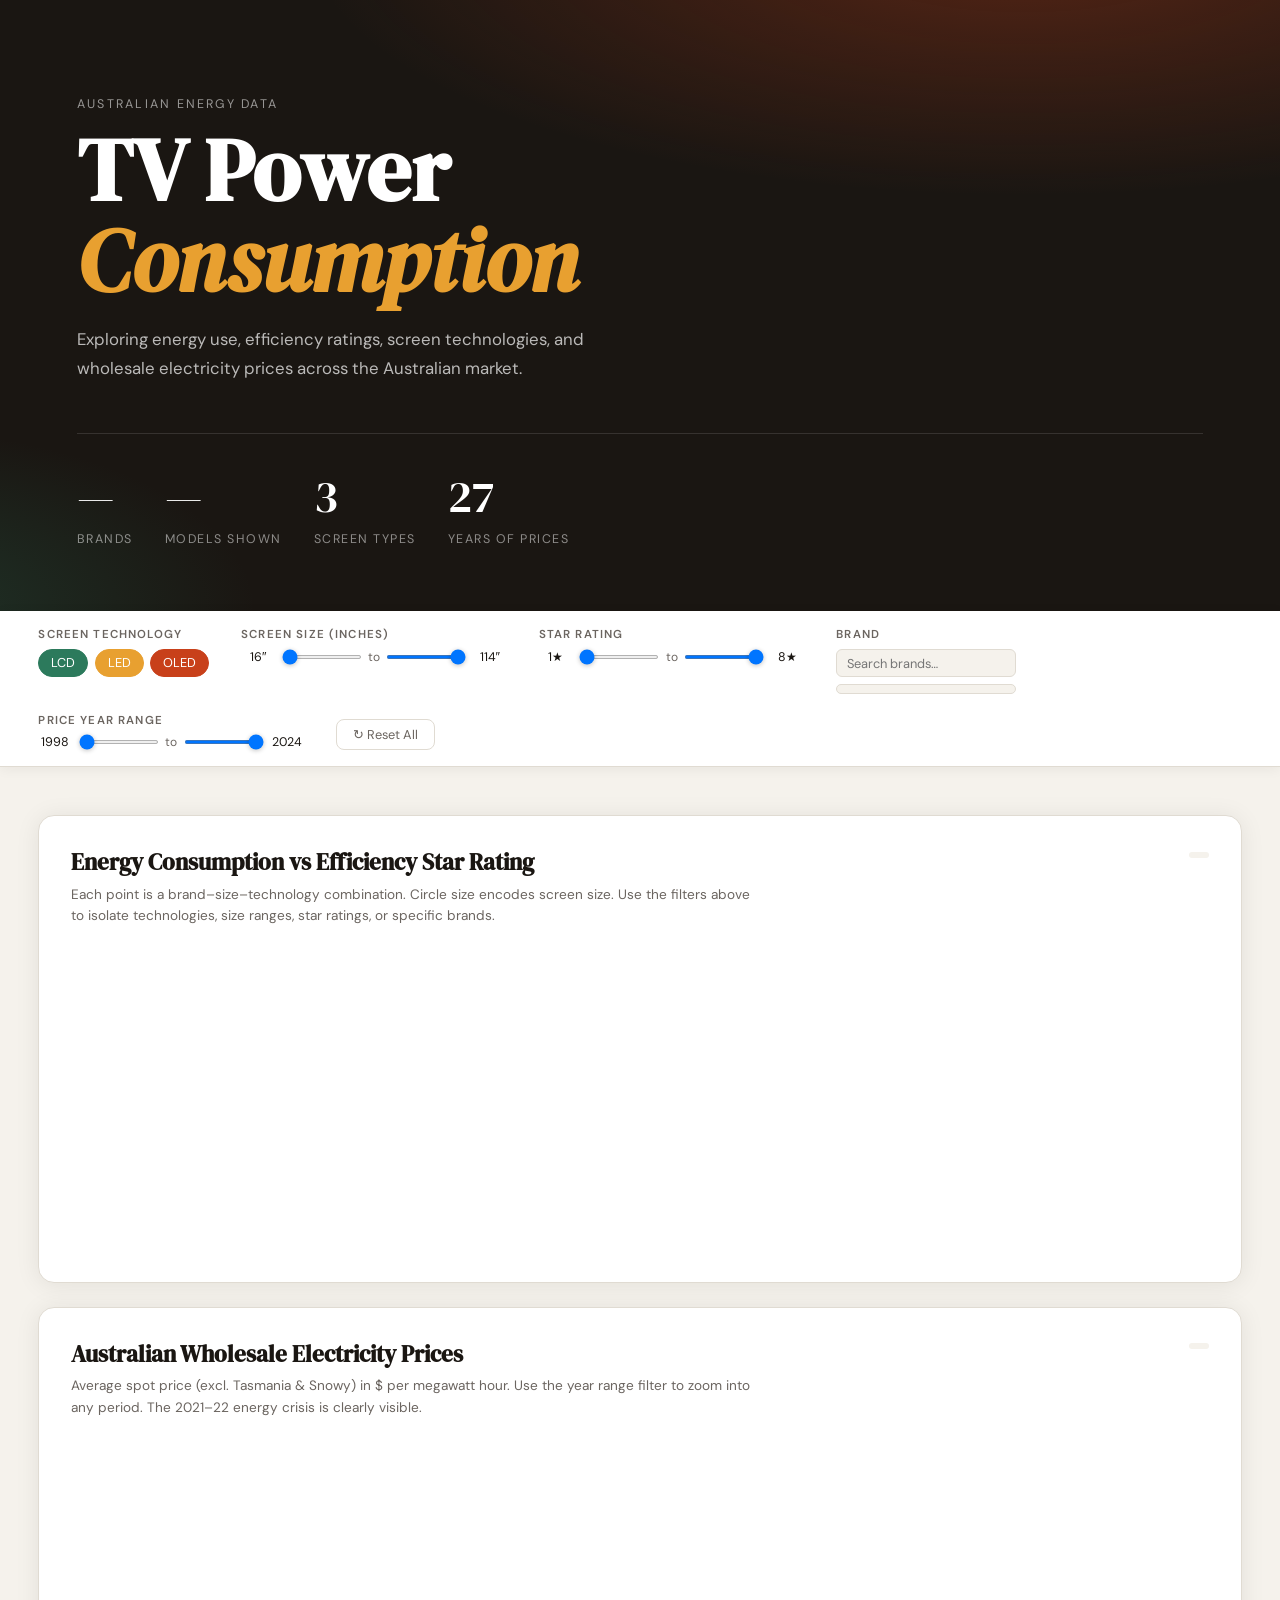
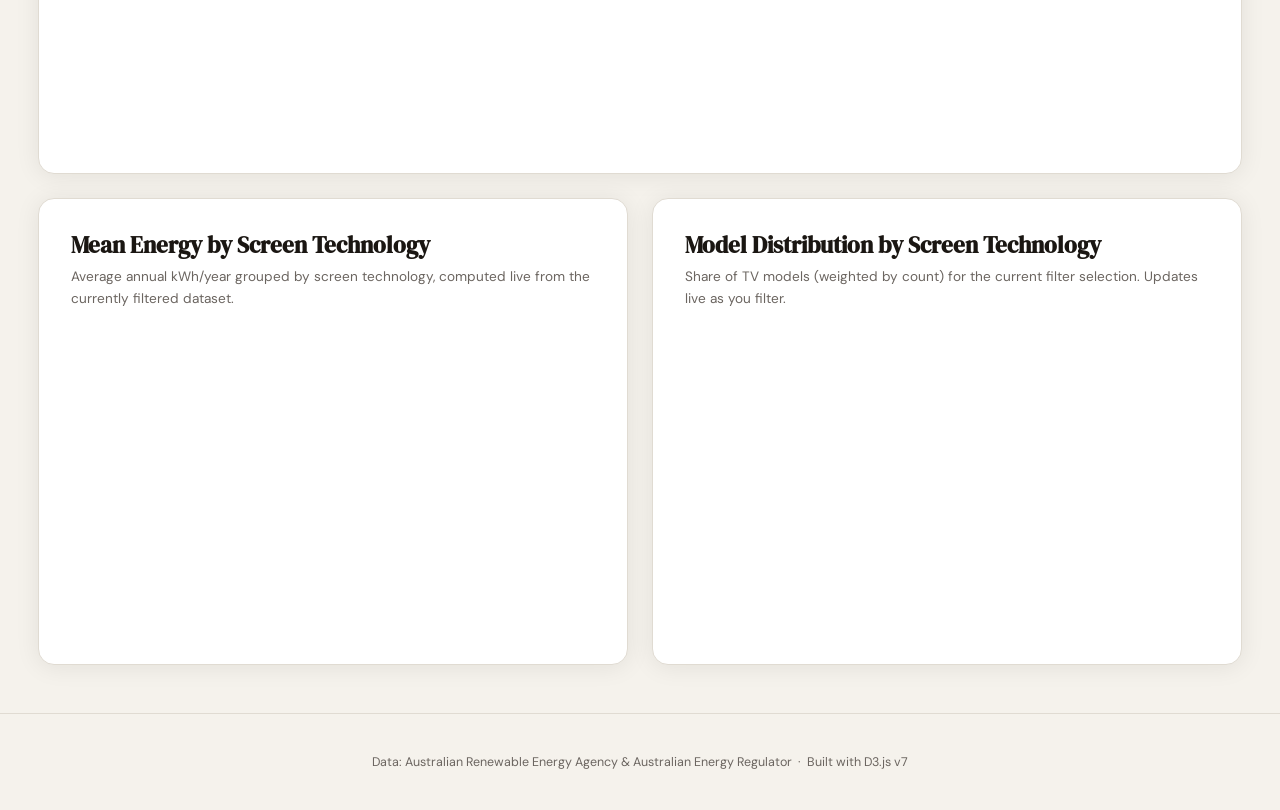
==== commit ab7a4508: "update" ====
--- a/Ex_5/index.html
+++ b/Ex_5/index.html
@@ -4,280 +4,13 @@
     <meta charset="UTF-8" />
     <meta name="viewport" content="width=device-width, initial-scale=1.0" />
     <title>TV Energy Consumption Dashboard</title>
+    <link rel="stylesheet" href="style.css" />
     <link rel="preconnect" href="https://fonts.googleapis.com" />
     <link
       href="https://fonts.googleapis.com/css2?family=DM+Serif+Display:ital@0;1&family=DM+Sans:wght@300;400;500;600&display=swap"
       rel="stylesheet"
     />
     <script src="https://d3js.org/d3.v7.min.js"></script>
-    <style>
-      /* ── Reset & Base ─────────────────────────────────────────────── */
-      *,
-      *::before,
-      *::after {
-        box-sizing: border-box;
-        margin: 0;
-        padding: 0;
-      }
-
-      :root {
-        --bg: #f5f2ec;
-        --surface: #ffffff;
-        --ink: #1a1612;
-        --ink-muted: #6b6560;
-        --accent: #c8401a;
-        --accent2: #2c7a5c;
-        --accent3: #1d4e8f;
-        --gold: #e8a030;
-        --border: #e0dbd2;
-
-        /* chart palette */
-        --c-lcd: #2c7a5c;
-        --c-led: #e8a030;
-        --c-oled: #c8401a;
-
-        --radius: 16px;
-        --shadow: 0 2px 24px rgba(26, 22, 18, 0.08);
-
-        font-family: "DM Sans", sans-serif;
-        font-size: 16px;
-        color: var(--ink);
-        background: var(--bg);
-      }
-
-      /* ── Hero ─────────────────────────────────────────────────────── */
-      .hero {
-        position: relative;
-        background: var(--ink);
-        color: #fff;
-        padding: clamp(3rem, 8vw, 6rem) clamp(1.5rem, 6vw, 5rem)
-          clamp(2.5rem, 5vw, 4rem);
-        overflow: hidden;
-      }
-      .hero-bg {
-        position: absolute;
-        inset: 0;
-        background:
-          radial-gradient(
-            ellipse 80% 60% at 80% -10%,
-            rgba(200, 64, 26, 0.35) 0%,
-            transparent 70%
-          ),
-          radial-gradient(
-            ellipse 50% 50% at -10% 100%,
-            rgba(44, 122, 92, 0.3) 0%,
-            transparent 60%
-          );
-        pointer-events: none;
-      }
-      .hero-content {
-        position: relative;
-        max-width: 680px;
-      }
-      .hero-eyebrow {
-        font-size: 0.78rem;
-        letter-spacing: 0.18em;
-        text-transform: uppercase;
-        color: rgba(255, 255, 255, 0.55);
-        margin-bottom: 0.9rem;
-      }
-      .hero-title {
-        font-family: "DM Serif Display", serif;
-        font-size: clamp(2.8rem, 7vw, 5.5rem);
-        line-height: 1.02;
-        margin-bottom: 1.2rem;
-        color: #fff;
-      }
-      .hero-title em {
-        font-style: italic;
-        color: var(--gold);
-      }
-      .hero-subtitle {
-        font-size: clamp(0.9rem, 1.5vw, 1.05rem);
-        color: rgba(255, 255, 255, 0.7);
-        line-height: 1.7;
-        max-width: 520px;
-      }
-      .hero-stats {
-        position: relative;
-        display: flex;
-        flex-wrap: wrap;
-        gap: 2rem;
-        margin-top: clamp(2rem, 4vw, 3.5rem);
-        border-top: 1px solid rgba(255, 255, 255, 0.12);
-        padding-top: 2rem;
-      }
-      .stat {
-        display: flex;
-        flex-direction: column;
-        gap: 0.25rem;
-      }
-      .stat-num {
-        font-family: "DM Serif Display", serif;
-        font-size: clamp(2rem, 3.5vw, 2.8rem);
-        color: #fff;
-      }
-      .stat-label {
-        font-size: 0.78rem;
-        letter-spacing: 0.12em;
-        text-transform: uppercase;
-        color: rgba(255, 255, 255, 0.5);
-      }
-
-      /* ── Dashboard layout ─────────────────────────────────────────── */
-      .dashboard {
-        max-width: 1400px;
-        margin: 0 auto;
-        padding: clamp(1.5rem, 4vw, 3rem) clamp(1rem, 3vw, 2.5rem);
-        display: flex;
-        flex-direction: column;
-        gap: 1.5rem;
-      }
-
-      /* ── Cards ────────────────────────────────────────────────────── */
-      .card {
-        background: var(--surface);
-        border-radius: var(--radius);
-        border: 1px solid var(--border);
-        box-shadow: var(--shadow);
-        padding: clamp(1.2rem, 3vw, 2rem);
-        transition: box-shadow 0.2s;
-      }
-      .card:hover {
-        box-shadow: 0 6px 40px rgba(26, 22, 18, 0.13);
-      }
-      .card--wide {
-        width: 100%;
-      }
-
-      .card-row {
-        display: grid;
-        grid-template-columns: repeat(auto-fit, minmax(320px, 1fr));
-        gap: 1.5rem;
-      }
-
-      .card-header {
-        margin-bottom: 1.4rem;
-      }
-      .card-title {
-        font-family: "DM Serif Display", serif;
-        font-size: clamp(1.15rem, 2vw, 1.45rem);
-        line-height: 1.25;
-        margin-bottom: 0.4rem;
-      }
-      .card-desc {
-        font-size: 0.85rem;
-        color: var(--ink-muted);
-        line-height: 1.6;
-        max-width: 680px;
-      }
-
-      /* ── Chart containers ─────────────────────────────────────────── */
-      .chart-container {
-        width: 100%;
-        min-height: 300px;
-      }
-      .chart-container svg {
-        display: block;
-        width: 100%;
-      }
-
-      /* ── D3 shared styles ─────────────────────────────────────────── */
-      .axis text {
-        font-family: "DM Sans", sans-serif;
-        font-size: 11px;
-        fill: var(--ink-muted);
-      }
-      .axis path,
-      .axis line {
-        stroke: var(--border);
-      }
-      .axis-label {
-        font-family: "DM Sans", sans-serif;
-        font-size: 12px;
-        fill: var(--ink-muted);
-      }
-      .grid line {
-        stroke: var(--border);
-        stroke-dasharray: 3, 4;
-      }
-      .grid path {
-        stroke: none;
-      }
-
-      /* Scatter */
-      .dot {
-        cursor: pointer;
-        transition:
-          r 0.15s,
-          opacity 0.15s;
-      }
-      .dot:hover {
-        opacity: 1 !important;
-      }
-
-      /* Tooltip */
-      .tooltip {
-        position: absolute;
-        background: var(--ink);
-        color: #fff;
-        padding: 0.55rem 0.85rem;
-        border-radius: 8px;
-        font-size: 0.8rem;
-        pointer-events: none;
-        opacity: 0;
-        transition: opacity 0.15s;
-        line-height: 1.6;
-        max-width: 200px;
-        z-index: 100;
-      }
-      .tooltip strong {
-        color: var(--gold);
-        display: block;
-        margin-bottom: 0.15rem;
-      }
-
-      /* Legend */
-      .legend {
-        font-family: "DM Sans", sans-serif;
-        font-size: 12px;
-        fill: var(--ink-muted);
-      }
-      .legend rect {
-        rx: 3;
-      }
-
-      /* Line chart */
-      .line-path {
-        fill: none;
-        stroke-width: 2px;
-      }
-      .area-path {
-        opacity: 0.12;
-      }
-      .dot-line {
-        cursor: pointer;
-      }
-
-      /* ── Footer ───────────────────────────────────────────────────── */
-      .footer {
-        text-align: center;
-        padding: 2.5rem 1.5rem;
-        font-size: 0.78rem;
-        color: var(--ink-muted);
-        border-top: 1px solid var(--border);
-      }
-
-      /* ── Responsive tweaks ────────────────────────────────────────── */
-      @media (max-width: 600px) {
-        .card-row {
-          grid-template-columns: 1fr;
-        }
-        .hero-stats {
-          gap: 1.4rem;
-        }
-      }
-    </style>
   </head>
   <body>
     <header class="hero">
@@ -297,7 +30,7 @@
         </div>
         <div class="stat">
           <span class="stat-num" id="stat-models">—</span
-          ><span class="stat-label">Models</span>
+          ><span class="stat-label">Models Shown</span>
         </div>
         <div class="stat">
           <span class="stat-num">3</span
@@ -309,6 +42,110 @@
         </div>
       </div>
     </header>
+
+    <!-- Global Filter Panel -->
+    <div class="filter-bar" id="filter-bar">
+      <div class="filter-bar-inner">
+        <div class="filter-group">
+          <label class="filter-label">Screen Technology</label>
+          <div class="toggle-group" id="filter-tech">
+            <button class="toggle active" data-value="LCD">LCD</button>
+            <button class="toggle active" data-value="LED">LED</button>
+            <button class="toggle active" data-value="OLED">OLED</button>
+          </div>
+        </div>
+
+        <div class="filter-group">
+          <label class="filter-label">Screen Size (inches)</label>
+          <div class="range-group">
+            <span class="range-val" id="size-min-label">16&Prime;</span>
+            <input
+              type="range"
+              id="size-min"
+              min="16"
+              max="114"
+              value="16"
+              step="1"
+            />
+            <span class="range-sep">to</span>
+            <input
+              type="range"
+              id="size-max"
+              min="16"
+              max="114"
+              value="114"
+              step="1"
+            />
+            <span class="range-val" id="size-max-label">114&Prime;</span>
+          </div>
+        </div>
+
+        <div class="filter-group">
+          <label class="filter-label">Star Rating</label>
+          <div class="range-group">
+            <span class="range-val" id="star-min-label">1&#9733;</span>
+            <input
+              type="range"
+              id="star-min"
+              min="1"
+              max="8"
+              value="1"
+              step="0.5"
+            />
+            <span class="range-sep">to</span>
+            <input
+              type="range"
+              id="star-max"
+              min="1"
+              max="8"
+              value="8"
+              step="0.5"
+            />
+            <span class="range-val" id="star-max-label">8&#9733;</span>
+          </div>
+        </div>
+
+        <div class="filter-group filter-group--brand">
+          <label class="filter-label"
+            >Brand <span class="filter-count" id="brand-count"></span
+          ></label>
+          <input
+            type="text"
+            id="brand-search"
+            class="brand-search"
+            placeholder="Search brands…"
+          />
+          <div class="brand-list" id="brand-list"></div>
+        </div>
+
+        <div class="filter-group filter-group--year">
+          <label class="filter-label">Price Year Range</label>
+          <div class="range-group">
+            <span class="range-val" id="year-min-label">1998</span>
+            <input
+              type="range"
+              id="year-min"
+              min="1998"
+              max="2024"
+              value="1998"
+              step="1"
+            />
+            <span class="range-sep">to</span>
+            <input
+              type="range"
+              id="year-max"
+              min="1998"
+              max="2024"
+              value="2024"
+              step="1"
+            />
+            <span class="range-val" id="year-max-label">2024</span>
+          </div>
+        </div>
+
+        <button class="reset-btn" id="reset-filters">&#8635; Reset All</button>
+      </div>
+    </div>
 
     <main class="dashboard">
       <section class="card card--wide" id="scatter-section">
@@ -318,12 +155,12 @@
               Energy Consumption vs Efficiency Star Rating
             </h2>
             <p class="card-desc">
-              Each point represents a brand–size–technology combination. Higher
-              star ratings indicate greater energy efficiency. Circle size
-              encodes screen size — note how consumption rises sharply with
-              screen size regardless of rating. Hover over points for details.
+              Each point is a brand–size–technology combination. Circle size
+              encodes screen size. Use the filters above to isolate
+              technologies, size ranges, star ratings, or specific brands.
             </p>
           </div>
+          <span class="chart-meta" id="scatter-meta"></span>
         </div>
         <div id="scatter-chart" class="chart-container"></div>
       </section>
@@ -331,17 +168,14 @@
       <section class="card card--wide" id="line-section">
         <div class="card-header">
           <div>
-            <h2 class="card-title">
-              Australian Wholesale Electricity Prices 1998–2024
-            </h2>
+            <h2 class="card-title">Australian Wholesale Electricity Prices</h2>
             <p class="card-desc">
               Average spot price (excl. Tasmania &amp; Snowy) in $ per megawatt
-              hour. Faint lines show individual states (QLD, NSW, VIC, SA). The
-              2021–22 energy crisis is clearly visible — average prices more
-              than doubled from pre-crisis levels. Hover over points for yearly
-              detail.
+              hour. Use the year range filter to zoom into any period. The
+              2021–22 energy crisis is clearly visible.
             </p>
           </div>
+          <span class="chart-meta" id="line-meta"></span>
         </div>
         <div id="line-chart" class="chart-container"></div>
       </section>
@@ -350,13 +184,10 @@
         <section class="card" id="bar-section">
           <div class="card-header">
             <div>
-              <h2 class="card-title">
-                Mean Energy by Screen Technology (55&Prime; TVs)
-              </h2>
+              <h2 class="card-title">Mean Energy by Screen Technology</h2>
               <p class="card-desc">
-                Average annual energy consumption (kWh/year) comparing LCD, LED,
-                and OLED screen technologies for 55-inch televisions. OLED
-                panels consume the most energy on average.
+                Average annual kWh/year grouped by screen technology, computed
+                live from the currently filtered dataset.
               </p>
             </div>
           </div>
@@ -367,12 +198,11 @@
           <div class="card-header">
             <div>
               <h2 class="card-title">
-                Distribution of Models by Screen Technology
+                Model Distribution by Screen Technology
               </h2>
               <p class="card-desc">
-                Proportion of TV models across all brands and sizes by screen
-                technology type. LED (LCD with LED backlight) dominates the
-                market. Hover slices for counts.
+                Share of TV models (weighted by count) for the current filter
+                selection. Updates live as you filter.
               </p>
             </div>
           </div>
@@ -383,1999 +213,56 @@
 
     <footer class="footer">
       <p>
-        Data sourced from the Australian Renewable Energy Agency and the
-        Australian Energy Regulator &nbsp;·&nbsp; Visualisations built with
-        D3.js v7
+        Data: Australian Renewable Energy Agency &amp; Australian Energy
+        Regulator &nbsp;&middot;&nbsp; Built with D3.js v7
       </p>
     </footer>
 
     <script>
-      /**
-       * scatter.js — Energy consumption vs Star Rating scatter plot
-       *
-       * Approach: responsive SVG using a ResizeObserver so the chart redraws
-       * whenever the card changes size (window resize, reflow, etc.).
-       * Each point represents one brand/size/technology row in the CSV.
-       * Points are colour-coded by simplified screen technology (LCD, LED, OLED).
-       */
-
-      (function () {
-        const CONTAINER = "#scatter-chart";
-
-        // Normalise screen_tech into three clean categories
-        const techCategory = (t) =>
-          t === "OLED" ? "OLED" : t.includes("LED") ? "LED" : "LCD";
-
-        const COLOR = {
-          LCD: "var(--c-lcd)",
-          LED: "var(--c-led)",
-          OLED: "var(--c-oled)",
-        };
-        const MARGIN = { top: 20, right: 140, bottom: 52, left: 64 };
-
-        // Shared tooltip div (reused across all charts)
-        const tooltip = d3
-          .select("body")
-          .append("div")
-          .attr("class", "tooltip");
-
-        Promise.resolve(
-          d3.csvParse(`"brand","screen_tech","screensize","energy_consumpt","star2","count"
-"aiwa","LCD","24.0",91,4.5,1
-"aiwa","LCD (LED)","24.0",93.5,4.5,2
-"aiwa","LCD (LED)","31.0",124.5,5.25,2
-"aiwa","LCD (LED)","32.0",120.5,5.25,2
-"aiwa","LCD","39.0",189,5,1
-"aiwa","LCD (LED)","39.0",148,6,1
-"aiwa","LCD (LED)","40.0",198,4.5,1
-"aiwa","LCD (LED)","42.0",210,4.5,1
-"aiwa","LCD (LED)","49.0",265,5,1
-"aiwa","LCD (LED)","50.0",211,6,1
-"aiwa","OLED","50.0",276,5,1
-"aiwa","LCD","55.0",320,5,1
-"aiwa","LCD","64.0",404,5.5,1
-"aiwa","LCD (LED)","64.0",499,4.5,1
-"aiwa","LCD (LED)","65.0",468,4.5,1
-"aiwa","LCD (LED)","70.0",576,4.5,1
-"akai","LCD (LED)","24.0",64,6,6
-"akai","LCD","31.0",104,6,1
-"akai","LCD","32.0",90,6,1
-"akai","LCD (LED)","32.0",99.5,6,2
-"akai","LCD","39.0",143.33333333333334,6,3
-"akai","LCD","43.0",172,6,1
-"akai","LCD","49.0",225,6,1
-"akai","LCD","50.0",204,6,1
-"akai","LCD (LED)","50.0",202,6,1
-"akai","LCD","55.0",272,6,1
-"akai","LCD (LED)","55.0",258,6,3
-"akai","LCD (LED)","58.0",301,6,1
-"akai","LCD","65.0",369,6,2
-"akai","LCD (LED)","65.0",364.5,6,2
-"akai","LCD","70.0",372,6,1
-"akai","LCD","74.0",480,6,1
-"akai","LCD (LED)","75.0",439,6,2
-"akai","LCD","85.0",600,6,1
-"altius","LCD","24.0",66,6,1
-"altius","LCD","32.0",90,6,1
-"altius","LCD (LED)","32.0",102,6,1
-"aoa","LCD (LED)","19.0",58,5,1
-"aoa","LCD","32.0",119,5,1
-"aoa","LCD","40.0",176,5,1
-"aoa","LCD (LED)","50.0",270,5,1
-"avel innovations","LCD (LED)","24.0",90.5,4.5,2
-"avel innovations","LCD (LED)","32.0",145,4.5,1
-"bauhn","LCD","24.0",67,6,2
-"bauhn","LCD (LED)","24.0",65,6,3
-"bauhn","LCD","31.0",104,6,1
-"bauhn","LCD (LED)","31.0",104,6,3
-"bauhn","LCD","32.0",101,6,1
-"bauhn","LCD (LED)","32.0",101.33333333333333,6,6
-"bauhn","LCD","39.0",151,6,3
-"bauhn","LCD (LED)","39.0",148.4,6,5
-"bauhn","LCD (LED)","40.0",189,5,3
-"bauhn","LCD","41.0",157,6,1
-"bauhn","LCD","43.0",172,6,3
-"bauhn","LCD (LED)","43.0",170,6,2
-"bauhn","LCD","49.0",223.33333333333334,6,3
-"bauhn","LCD (LED)","49.0",220,6,1
-"bauhn","LCD","50.0",220,6,1
-"bauhn","LCD (LED)","50.0",217.5,6,2
-"bauhn","LCD","55.0",288.5,5.75,2
-"bauhn","LCD (LED)","55.0",261.4,6,5
-"bauhn","LCD","57.0",290.3333333333333,6,3
-"bauhn","LCD","58.0",298,6,1
-"bauhn","LCD (LED)","58.0",301,6,1
-"bauhn","LCD","60.0",302.75,6,4
-"bauhn","LCD","65.0",361.75,6,4
-"bauhn","LCD (LED)","65.0",361.75,6,4
-"bauhn","LCD","70.0",403,6,9
-"bauhn","LCD (LED)","70.0",400,6,2
-"bauhn","LCD","74.0",480,6,1
-"bauhn","LCD","75.0",490,6,1
-"bauhn","LCD (LED)","75.0",445.3333333333333,6,3
-"bauhn","LCD (LED)","82.0",651,5.5,1
-"bauhn","LCD","85.0",600,6,2
-"blaupunkt","LCD","24.0",90.75,4.625,4
-"blaupunkt","LCD (LED)","24.0",82.57142857142857,5.142857142857142,7
-"blaupunkt","LCD","31.0",130,5,2
-"blaupunkt","LCD","32.0",118,5.5,1
-"blaupunkt","LCD (LED)","32.0",128.5,4.875,4
-"blaupunkt","LCD","40.0",186,5,3
-"blaupunkt","LCD (LED)","40.0",176,5,1
-"blaupunkt","LCD (LED)","41.0",230,4.5,1
-"blaupunkt","LCD","42.0",199,5,1
-"blaupunkt","LCD (LED)","42.0",224,4.5,2
-"blaupunkt","LCD (LED)","43.0",212,5,1
-"blaupunkt","LCD (LED)","49.0",301.5,4.5,2
-"blaupunkt","LCD (LED)","50.0",327.5,4.125,4
-"blaupunkt","LCD","55.0",383.25,4.25,4
-"blaupunkt","LCD (LED)","55.0",331,5,2
-"blaupunkt","LCD (LED)","57.0",411.3333333333333,4.666666666666667,3
-"blaupunkt","LCD (LED)","58.0",387.5,4.75,2
-"blaupunkt","LCD (LED)","60.0",405,5,1
-"blaupunkt","LCD","65.0",467,4.5,1
-"blaupunkt","LCD (LED)","65.0",437,5.1,5
-"blaupunkt","LCD (LED)","69.0",640,4,1
-"blaupunkt","LCD","70.0",561,4.5,1
-"blaupunkt","LCD (LED)","70.0",620,4,2
-"blaupunkt","LCD (LED)","74.0",485,6,1
-"blaupunkt","LCD","75.0",751.5,3.75,2
-"blaupunkt","LCD (LED)","75.0",700.4,4.3,5
-"blaupunkt","LCD","85.0",861.5,4.25,2
-"blaupunkt","LCD (LED)","85.0",722,5,1
-"blaupunkt","LCD (LED)","86.0",988,4,1
-"blaupunkt","LCD (LED)","98.0",1284,4,1
-"brooklyn","LCD (LED)","32.0",125,5,1
-"caixun","LCD (LED)","24.0",68.76923076923076,5.8076923076923075,13
-"caixun","LCD","32.0",98,6,4
-"caixun","LCD (LED)","32.0",110.75000000000001,5.458333333333334,12
-"caixun","LCD (LED)","38.0",138,6,6
-"caixun","LCD","39.0",155,5.5,4
-"caixun","LCD (LED)","40.0",151,6,6
-"caixun","LCD (LED)","41.0",159,6,6
-"caixun","LCD (LED)","42.0",162,6,6
-"caixun","LCD","43.0",220,4.5,4
-"caixun","LCD (LED)","43.0",196,5,9
-"caixun","LCD (LED)","50.0",278,5,7
-"caixun","LCD (LED)","55.0",307,5,7
-"chiq","LCD","24.0",82,5,1
-"chiq","LCD (LED)","24.0",80,5,2
-"chiq","LCD (LED)","31.0",117.8,5.4,5
-"chiq","LCD (LED)","32.0",133,4.75,2
-"chiq","LCD (LED)","39.0",186.2,5,5
-"chiq","LCD (LED)","42.0",231.33333333333334,4.666666666666667,3
-"chiq","LCD (LED)","49.0",268.6666666666667,5,3
-"chiq","LCD (LED)","55.0",358.25,4.5,4
-"chiq","LCD (LED)","57.0",380,4.75,2
-"chiq","LCD (LED)","64.0",500.2,4.6,5
-"chiq","LCD (LED)","65.0",572,4,1
-"chiq","LCD (LED)","70.0",481,5.5,1
-"chiq","LCD","75.0",608,5,1
-"chiq","LCD (LED)","75.0",519,5.5,2
-"chiq","LCD (LED)","85.0",974,4,1
-"chiq","LCD (LED)","97.0",1233,4,1
-"chiq","LCD (LED)","98.0",1233,4,1
-"concentric care","LCD (LED)","24.0",110,3.5,1
-"devanti","LCD (LED)","32.0",101,6,1
-"devanti","LCD (LED)","39.0",182,5,1
-"devanti","LCD (LED)","50.0",276,5,1
-"devanti","LCD (LED)","65.0",474.5,4.75,2
-"devanti","LCD (LED)","75.0",760,4,1
-"dgtec","LCD","39.0",149,6,1
-"dgtec","LCD","55.0",256,6,1
-"dgtec","LCD (LED)","55.0",251,6,1
-"dgtec","LCD (LED)","65.0",366.5,6,2
-"dynalink","LCD","24.0",76,5.5,1
-"eko","LCD","24.0",78,5,1
-"eko","LCD (LED)","24.0",90,4.5,2
-"eko","LCD","31.0",130,5,1
-"eko","LCD","32.0",124.5,5.25,2
-"eko","LCD (LED)","32.0",129.77777777777777,4.888888888888889,9
-"eko","LCD","40.0",182.33333333333334,5,3
-"eko","LCD (LED)","40.0",189.25,4.875,4
-"eko","LCD (LED)","41.0",230,4.5,2
-"eko","LCD","42.0",260,3.5,1
-"eko","LCD (LED)","42.0",220.5,4.5,4
-"eko","LCD","43.0",191,5.5,1
-"eko","LCD (LED)","43.0",212,5,1
-"eko","LCD","46.0",245,5,1
-"eko","LCD","49.0",376,3.5,1
-"eko","LCD (LED)","49.0",273,5,1
-"eko","LCD (LED)","50.0",304.4,4.6,5
-"eko","LCD","55.0",363.875,4.500000000000001,8
-"eko","LCD (LED)","55.0",356.14285714285717,4.857142857142858,7
-"eko","OLED","55.0",275,5.5,1
-"eko","LCD (LED)","57.0",298,6,1
-"eko","LCD","58.0",346,5,1
-"eko","LCD (LED)","58.0",367.5,4.75,2
-"eko","LCD","64.0",725,3,1
-"eko","LCD","65.0",612.8333333333333,3.75,6
-"eko","LCD (LED)","65.0",491.90000000000003,4.65,10
-"eko","LCD (LED)","69.0",640,4,1
-"eko","LCD","70.0",561.6666666666666,4.666666666666667,3
-"eko","LCD (LED)","70.0",670.6666666666666,3.8333333333333335,3
-"eko","LCD","75.0",750.6666666666666,4,6
-"eko","LCD (LED)","75.0",697,4.375,4
-"eko","LCD (LED)","85.0",1116,3,1
-"elitelux","LCD (LED)","58.0",343,5,1
-"englaon","LCD (LED)","22.0",102,4,1
-"englaon","LCD (LED)","24.0",90.33333333333333,4.722222222222222,9
-"englaon","LCD (LED)","30.0",158,4,3
-"englaon","LCD (LED)","32.0",152.25,4.375,4
-"englaon","LCD (LED)","34.0",175,4.5,3
-"englaon","LCD (LED)","40.0",140,6,3
-"ffalcon","LCD (LED)","31.0",104.5,5.75,2
-"ffalcon","LCD (LED)","39.0",162,5.5,2
-"ffalcon","LCD (LED)","42.0",169.5,5.875,4
-"ffalcon","LCD (LED)","49.0",198,6,3
-"ffalcon","LCD (LED)","55.0",226.66666666666666,6.333333333333333,3
-"ffalcon","LCD (LED)","64.0",299.25,6.5,4
-"ffalcon","LCD (LED)","75.0",470,5.833333333333333,3
-"furrion","LCD","24.0",102.5,4.25,2
-"furrion","LCD (LED)","24.0",101.5,4.25,2
-"gorilla","LCD (LED)","31.0",104,6,1
-"gorilla","LCD (LED)","32.0",101,6,1
-"gorilla","LCD (LED)","39.0",182,5,1
-"gorilla","LCD (LED)","41.0",160,6,1
-"gorilla","LCD (LED)","43.0",200,5,1
-"gorilla","LCD (LED)","55.0",300,5.5,1
-"hisense","LCD (LED)","100.0",942,5.5,5
-"hisense","LCD (LED)","32.0",97.71428571428571,6,7
-"hisense","LCD (LED)","40.0",128.28571428571428,6.571428571428571,7
-"hisense","LCD (LED)","42.0",229,4.5,3
-"hisense","LCD (LED)","43.0",240.11111111111111,4.4444444444444455,9
-"hisense","LCD (LED)","49.0",212,6,1
-"hisense","LCD (LED)","50.0",259.375,5.4375,8
-"hisense","LCD (LED)","55.0",353.7941176470588,4.838235294117648,34
-"hisense","OLED","55.0",319,5,1
-"hisense","LCD (LED)","58.0",316.75,5.75,4
-"hisense","LCD (LED)","64.0",464,5,3
-"hisense","LCD","65.0",638,3.5,1
-"hisense","LCD (LED)","65.0",507.85365853658544,4.634146341463415,41
-"hisense","OLED","65.0",414,5.5,2
-"hisense","LCD (LED)","70.0",424.83333333333337,6,6
-"hisense","LCD (LED)","75.0",630.575,4.8625,40
-"hisense","LCD (LED)","85.0",806.7419354838712,4.838709677419355,31
-"hisense","LCD (LED)","98.0",1028,5,3
-"hitachi","LCD","31.0",104,6,1
-"hitachi","LCD","32.0",105,6,1
-"hitachi","LCD","40.0",151,6,1
-"hitachi","LCD (LED)","41.0",160,6,1
-"hitachi","LCD (LED)","49.0",226,6,1
-"hitachi","LCD (LED)","55.0",271,6,1
-"hitachi","LCD","57.0",298,6,1
-"hitachi","LCD (LED)","65.0",370,6,1
-"hitachi","LCD","74.0",485,6,1
-"hubbl","LCD (LED)","65.0",240,7,1
-"hubbl glass","LCD (LED)","43.0",200,5,1
-"hubbl glass","LCD (LED)","55.0",240,6,1
-"hyundai","LCD (LED)","50.0",251.5,5.5,2
-"hyundai","LCD (LED)","55.0",268,6,1
-"hyundai","LCD (LED)","65.0",373,6,1
-"hyundai","LCD (LED)","75.0",613.5,5,2
-"iluma","LCD","24.0",112,3.5,7
-"iluma","LCD","32.0",119,5,7
-"jvc","LCD (LED)","24.0",70,5.5,1
-"jvc","LCD","31.0",130,5,1
-"jvc","LCD (LED)","31.0",117,5.5,2
-"jvc","LCD","32.0",119.4,5.3,5
-"jvc","LCD (LED)","32.0",125.83333333333333,5,6
-"jvc","LCD (LED)","39.0",148,6,1
-"jvc","LCD","40.0",186,5,1
-"jvc","LCD (LED)","40.0",204.5,4.625,4
-"jvc","LCD","41.0",230,4.5,1
-"jvc","LCD","42.0",214.2,4.9,5
-"jvc","LCD (LED)","42.0",209,5,3
-"jvc","LCD","43.0",196,5,1
-"jvc","LCD","49.0",347.5,3.875,4
-"jvc","LCD (LED)","49.0",237.5,5.5,2
-"jvc","LCD","50.0",374,3.5,1
-"jvc","LCD (LED)","50.0",225.33333333333334,5.666666666666667,3
-"jvc","LCD","54.0",375,4.5,2
-"jvc","LCD","55.0",396.4,4.1,5
-"jvc","LCD (LED)","55.0",279.2727272727273,5.590909090909091,11
-"jvc","LCD","57.0",468,4,1
-"jvc","LCD (LED)","57.0",468,4,1
-"jvc","LCD (LED)","58.0",357,5,1
-"jvc","LCD","64.0",512,4.5,3
-"jvc","LCD (LED)","64.0",456,5,9
-"jvc","LCD (LED)","65.0",430,5,1
-"jvc","LCD","74.0",811,3.5,1
-"jvc","LCD (LED)","74.0",758,4,1
-"jvc","LCD (LED)","75.0",454.3333333333333,6,3
-"jvc","LCD (LED)","98.0",872,5.5,1
-"kodak","LCD","32.0",90,6,1
-"kodak","LCD","39.0",150,6,1
-"kodak","LCD","55.0",256,6,1
-"kodak","LCD","64.0",358,6,1
-"kodak","LCD (LED)","65.0",367,6,1
-"kogan","LCD (LED)","100.0",1497,3.5,7
-"kogan","OLED","100.0",1670,3,4
-"kogan","LCD","19.0",62,5,1
-"kogan","LCD (LED)","19.0",62,5,3
-"kogan","LCD","22.0",95,3.5,5
-"kogan","LCD","24.0",88.92857142857143,4.714285714285714,14
-"kogan","LCD (LED)","24.0",78.75862068965516,5.2586206896551735,29
-"kogan","LCD (LED)","31.0",116.60000000000001,5.499999999999998,25
-"kogan","LCD","32.0",131,5,7
-"kogan","LCD (LED)","32.0",128.68421052631578,5,19
-"kogan","LCD (LED)","39.0",148.60000000000002,6,20
-"kogan","LCD (LED)","40.0",165.79999999999998,5.533333333333334,15
-"kogan","LCD (LED)","41.0",176.85714285714283,5.642857142857143,14
-"kogan","LCD","42.0",240,4.5,1
-"kogan","LCD (LED)","42.0",244.19354838709677,4.387096774193549,31
-"kogan","LCD (LED)","43.0",200.91666666666666,5.166666666666667,12
-"kogan","OLED","48.0",331,4,6
-"kogan","LCD","49.0",313,4.5,1
-"kogan","LCD (LED)","49.0",294.3611111111112,4.763888888888889,36
-"kogan","LCD (LED)","50.0",303.99999999999994,4.693548387096775,31
-"kogan","LCD","55.0",415,4,1
-"kogan","LCD (LED)","55.0",335.73239436619707,5.014084507042254,71
-"kogan","OLED","55.0",384.57142857142856,4.428571428571429,7
-"kogan","LCD (LED)","57.0",448,4,1
-"kogan","LCD (LED)","58.0",336.0833333333333,5.375,12
-"kogan","LCD","60.0",405,5,6
-"kogan","LCD","64.0",477,4.75,2
-"kogan","LCD (LED)","64.0",457.9166666666667,5.055555555555555,36
-"kogan","LCD (LED)","65.0",470.0652173913043,4.945652173913046,46
-"kogan","OLED","65.0",477.14285714285717,4.857142857142857,7
-"kogan","LCD (LED)","69.0",532,5,2
-"kogan","LCD","70.0",515,5,1
-"kogan","LCD (LED)","70.0",585.4999999999999,4.6000000000000005,20
-"kogan","LCD","75.0",667,4.5,1
-"kogan","LCD (LED)","75.0",618.9827586206897,4.8793103448275845,58
-"kogan","OLED","77.0",540,5.5,4
-"kogan","LCD (LED)","81.0",793,4.25,2
-"kogan","LCD (LED)","85.0",986.7619047619047,3.9523809523809526,21
-"kogan","LCD (LED)","86.0",1117,3.5,5
-"kogan","LCD (LED)","97.0",1233,4,1
-"kogan","LCD (LED)","98.0",1233,4,11
-"konka","LCD (LED)","32.0",131,5,2
-"konka","LCD (LED)","40.0",189,5,2
-"konka","LCD (LED)","50.0",285,5,2
-"konka","LCD (LED)","55.0",341,5,2
-"lad","LCD (LED)","43.0",199,5,1
-"lg","LCD (LED)","24.0",95,4.5,1
-"lg","LCD (LED)","28.0",95,5.5,1
-"lg","LCD (LED)","32.0",109,5.5,5
-"lg","OLED","42.0",237.23076923076923,4.346153846153846,13
-"lg","LCD (LED)","43.0",261.0625,3.9999999999999987,48
-"lg","OLED","48.0",288.90000000000003,4.425000000000001,20
-"lg","LCD (LED)","49.0",293.9193548387097,4.612903225806451,62
-"lg","LCD (LED)","50.0",305,4.5,1
-"lg","LCD (LED)","55.0",364.3013698630136,4.5684931506849304,73
-"lg","OLED","55.0",361.0238095238096,4.511904761904763,42
-"lg","LCD (LED)","65.0",480.5465116279072,4.674418604651163,86
-"lg","OLED","65.0",448.48936170212767,4.98936170212766,47
-"lg","LCD (LED)","70.0",560.75,4.625,4
-"lg","LCD (LED)","75.0",584.076923076923,5.070512820512819,78
-"lg","OLED","77.0",637.057142857143,4.985714285714286,35
-"lg","LCD (LED)","82.0",773,4.5,1
-"lg","OLED","83.0",708.7,5.074999999999998,20
-"lg","LCD (LED)","86.0",819.6727272727276,4.718181818181817,55
-"lg","OLED","88.0",1212.8,3,5
-"lg","OLED","97.0",848.2857142857142,5.714285714285714,7
-"lg","LCD (LED)","98.0",1260,4.1000000000000005,10
-"linsar","LCD","24.0",67.5,6,2
-"linsar","LCD","32.0",98.5,6,4
-"linsar","LCD (LED)","32.0",102,6,1
-"linsar","LCD","40.0",151,6,2
-"linsar","LCD (LED)","40.0",144,6,1
-"linsar","LCD","43.0",172,6,1
-"linsar","LCD","49.0",222.5,6,2
-"linsar","LCD (LED)","49.0",225,6,1
-"linsar","LCD (LED)","50.0",210,6,1
-"linsar","LCD","55.0",272,6,2
-"linsar","LCD (LED)","55.0",256,6,1
-"linsar","LCD","58.0",298,6,1
-"linsar","LCD","60.0",309.5,6,2
-"linsar","LCD","65.0",365,6,2
-"linsar","LCD (LED)","65.0",359.5,6,2
-"linsar","LCD (LED)","70.0",379.5,6,2
-"linsar","LCD","74.0",480,6,1
-"linsar","LCD (LED)","75.0",474.5,6,2
-"linsar","LCD","82.0",628,5.5,2
-"linsar","LCD (LED)","82.0",651,5.5,1
-"linsar","LCD","85.0",605,6,2
-"linsar","LCD","86.0",630,6,1
-"linsar","LCD","98.0",823,6,1
-"loewe","LCD (LED)","32.0",127,5,3
-"loewe","LCD (LED)","42.0",243,4,3
-"loewe","OLED","48.0",274,4.5,1
-"loewe","LCD (LED)","49.0",251,5.5,1
-"loewe","LCD (LED)","55.0",309,5,1
-"loewe","OLED","55.0",354,4.5,1
-"loewe","OLED","65.0",467.5,4.75,2
-"loewe","OLED","76.0",395,7,1
-"loewe","OLED","77.0",833,3.5,1
-"lsp tv","LCD (LED)","19.0",60,5,1
-"metz","LCD (LED)","32.0",115,5.5,1
-"metz","LCD (LED)","40.0",122,7,1
-"metz","OLED","55.0",424,4,1
-"metz","OLED","65.0",586,4,1
-"metz","LCD (LED)","86.0",893,4.5,1
-"mitsumaru","LCD (LED)","32.0",131,5,1
-"monster","LCD (LED)","24.0",66,6,1
-"monster","LCD","32.0",90,6,1
-"myvi","LCD","24.0",85,5,1
-"myvi","LCD (LED)","24.0",90,4.75,2
-"palsonic","LCD (LED)","39.0",175,5,1
-"palsonic","LCD (LED)","55.0",300,5.5,1
-"palsonic","LCD (LED)","65.0",439,5,1
-"philips","LCD (LED)","19.0",61.333333333333336,5,3
-"philips","LCD (LED)","23.0",65,6,1
-"philips","LCD (LED)","24.0",69,5.5,1
-"philips","LCD (LED)","32.0",132.9090909090909,4.818181818181818,11
-"philips","LCD (LED)","40.0",167,5.5,1
-"philips","LCD (LED)","42.0",248.54545454545453,4.2727272727272725,11
-"philips","LCD","43.0",234,4.5,1
-"philips","LCD (LED)","43.0",228.5,4.6875,8
-"philips","LCD (LED)","48.0",175,7,1
-"philips","LCD (LED)","49.0",304.1818181818182,4.454545454545454,11
-"philips","LCD (LED)","50.0",325.42857142857144,4.285714285714286,7
-"philips","LCD","55.0",280,5.5,1
-"philips","LCD (LED)","55.0",388.4074074074075,4.3888888888888875,27
-"philips","OLED","55.0",570.75,2.75,4
-"philips","LCD (LED)","58.0",330.6666666666667,5.5,3
-"philips","LCD (LED)","64.0",483,4.5,1
-"philips","LCD","65.0",534.75,4.375,4
-"philips","LCD (LED)","65.0",490.2272727272727,4.659090909090907,22
-"philips","OLED","65.0",645.6666666666666,3.8333333333333335,3
-"philips","LCD","70.0",516,5,1
-"philips","LCD (LED)","70.0",574.2857142857143,4.571428571428571,7
-"philips","LCD","75.0",478,6,3
-"philips","LCD (LED)","75.0",600.0000000000001,4.8999999999999995,15
-"philips","OLED","78.0",798,4,1
-"philips","LCD (LED)","85.0",463,7,1
-"philips","LCD (LED)","86.0",922.5,4.25,2
-"polaroid","LCD (LED)","24.0",68,6,1
-"polaroid","LCD","31.0",104,6,1
-"polaroid","LCD","32.0",102.33333333333333,6,3
-"polaroid","LCD (LED)","32.0",98,6,1
-"polaroid","LCD","39.0",149,6,1
-"polaroid","LCD","40.0",151,6,2
-"polaroid","LCD (LED)","50.0",202,6,1
-"polaroid","LCD","54.0",254,6,1
-"polaroid","LCD","55.0",294,5.5,1
-"polaroid","LCD (LED)","55.0",273,6,1
-"polaroid","LCD","64.0",370,6,2
-"polaroid","LCD (LED)","65.0",367,6,1
-"polaroid","LCD","70.0",397,6,1
-"prism+","LCD (LED)","55.0",349.3333333333333,4.833333333333333,3
-"prism+","LCD (LED)","65.0",438.3333333333333,5.166666666666667,3
-"prism+","LCD (LED)","75.0",625,4.75,2
-"qbell","LCD (LED)","32.0",131,5,2
-"qbell","LCD (LED)","40.0",189,5,1
-"qbell","LCD (LED)","50.0",342,4,2
-"qbell","LCD","55.0",339,5,1
-"qbell","LCD (LED)","70.0",620,4,2
-"s vision","LCD (LED)","55.0",379,4.5,1
-"samsung","LCD (LED)","31.0",135.45454545454547,4.7272727272727275,11
-"samsung","LCD (LED)","32.0",182,3.5,3
-"samsung","LCD (LED)","39.0",218,4,1
-"samsung","LCD (LED)","42.0",286.11111111111114,3.569444444444444,36
-"samsung","LCD (LED)","43.0",275.5522388059702,3.783582089552239,67
-"samsung","LCD (LED)","48.0",295,4.5,1
-"samsung","LCD (LED)","49.0",329.60638297872345,4.164893617021276,94
-"samsung","LCD (LED)","50.0",323.20000000000005,4.2,10
-"samsung","LCD (LED)","55.0",423.6174863387977,3.9699453551912565,183
-"samsung","LCD (LED)","57.0",344,5,9
-"samsung","LCD (LED)","60.0",406.5,4.75,2
-"samsung","LCD (LED)","64.0",678.4594594594595,3.378378378378378,37
-"samsung","LCD (LED)","65.0",593.169398907104,3.904371584699453,183
-"samsung","LCD (LED)","67.0",507,4.5,3
-"samsung","LCD (LED)","69.0",496,5,3
-"samsung","LCD (LED)","70.0",492,5,4
-"samsung","LCD (LED)","75.0",753.8924731182799,4.051075268817203,186
-"samsung","LCD (LED)","77.0",731.3636363636365,4.2727272727272725,11
-"samsung","LCD (LED)","82.0",948.5,3.75,6
-"samsung","LCD (LED)","83.0",722.2,4.9,5
-"samsung","LCD (LED)","85.0",880.9407407407408,4.314814814814814,135
-"samsung","LCD (LED)","98.0",1207.5333333333333,4.133333333333334,15
-"seiki","LCD (LED)","65.0",496,4.5,1
-"sharetv","LCD","21.0",106,3,1
-"sharp","LCD (LED)","32.0",117.5,5.25,2
-"sharp","LCD (LED)","42.0",187,5.25,2
-"sharp","LCD (LED)","49.0",312,4.5,1
-"sharp","LCD (LED)","60.0",489,4,2
-"sharp","LCD (LED)","70.0",563.3333333333334,4.666666666666667,3
-"shenzhen xinchaoda technology co., ltd","LCD (LED)","55.0",371.5,4.5,2
-"shenzhen xinchaoda technology co., ltd","LCD (LED)","65.0",385.5,5.75,2
-"signify","LCD (LED)","55.0",378,4.5,1
-"skyworth","LCD (LED)","55.0",303,5.5,3
-"skyworth","LCD (LED)","86.0",893,4.5,5
-"smarttech","LCD (LED)","31.0",110,5.5,1
-"smarttech","LCD (LED)","39.0",151,6,1
-"smarttech","LCD (LED)","50.0",210,6,1
-"smarttech","LCD (LED)","55.0",247,6,1
-"smarttech","LCD (LED)","65.0",386,5.5,1
-"smtv","LCD (LED)","42.0",188,5.5,1
-"smtv","LCD (LED)","50.0",280,5,1
-"smtv","LCD (LED)","55.0",347,4.5,2
-"smtv","LCD (LED)","64.0",400,5.5,2
-"soniq","LCD (LED)","24.0",86,5,1
-"soniq","LCD","42.0",178,5.5,1
-"soniq","LCD (LED)","42.0",193,5,1
-"soniq","LCD","50.0",311,4.5,1
-"soniq","LCD","55.0",476,3.5,1
-"soniq","LCD","57.0",337,5,1
-"soniq","LCD","65.0",483,4.666666666666667,3
-"soniq","LCD","66.0",391,6,1
-"soniq","LCD","75.0",855,3.5,1
-"sony","LCD (LED)","32.0",120.5,5,2
-"sony","LCD (LED)","42.0",267.8333333333333,3.8333333333333335,6
-"sony","OLED","42.0",256,4,1
-"sony","OLED","48.0",315,4,1
-"sony","LCD (LED)","49.0",347.6,4,5
-"sony","LCD (LED)","55.0",458.6666666666667,3.4666666666666663,15
-"sony","OLED","55.0",404,3.9,5
-"sony","LCD","65.0",642,3.5,1
-"sony","LCD (LED)","65.0",579.4444444444446,3.7777777777777777,18
-"sony","OLED","65.0",482.5,4.666666666666667,6
-"sony","LCD","75.0",763,4,1
-"sony","LCD (LED)","75.0",744.4,3.9,15
-"sony","LCD (LED)","77.0",693,4.5,1
-"sony","OLED","77.0",591.5,5.25,4
-"sony","OLED","83.0",765,4.5,1
-"sony","LCD","85.0",818,4.5,1
-"sony","LCD (LED)","85.0",949.25,3.9583333333333335,12
-"sony","LCD (LED)","98.0",944,5,1
-"sphere","LCD (LED)","19.0",67,4.5,2
-"sphere","LCD (LED)","22.0",93,4,3
-"sphere","LCD (LED)","24.0",84.4,4.9,5
-"sphere","LCD (LED)","27.0",92,5.5,3
-"stan cash","LCD (LED)","18.0",60,5,1
-"starvision","LCD (LED)","32.0",101,6,1
-"starvision","LCD (LED)","39.0",175,5,1
-"svision","LCD (LED)","32.0",151,4,1
-"svision","LCD (LED)","43.0",159,6,1
-"svision","LCD","50.0",315,4.5,1
-"svision","LCD (LED)","50.0",288,4.5,1
-"svision","LCD (LED)","58.0",420,4.5,1
-"svision","LCD (LED)","64.0",520,4.5,1
-"sylvox","LCD (LED)","16.0",57.333333333333336,4.5,3
-"sylvox","LCD (LED)","21.0",68,5,1
-"sylvox","LCD (LED)","24.0",66.16666666666667,5.916666666666667,12
-"sylvox","LCD","27.0",59,7,1
-"sylvox","LCD (LED)","32.0",102.41666666666667,5.916666666666667,12
-"sylvox","LCD","40.0",92,8,1
-"sylvox","LCD (LED)","43.0",397,2,1
-"sylvox","LCD (LED)","55.0",651,2,1
-"sylvox","LCD (LED)","65.0",902,2,1
-"sylvox","LCD (LED)","75.0",1122,2,1
-"tavice","LCD","65.0",477,4.5,1
-"tcl","LCD (LED)","114.0",2652,2,1
-"tcl","LCD (LED)","31.0",110,5.5,1
-"tcl","LCD (LED)","39.0",180,5,1
-"tcl","LCD (LED)","42.0",216.77777777777777,4.777777777777779,9
-"tcl","LCD (LED)","49.0",278.1111111111111,5,9
-"tcl","LCD (LED)","55.0",378.0625,4.500000000000001,16
-"tcl","LCD (LED)","57.0",251,6,1
-"tcl","LCD (LED)","64.0",526.4117647058823,4.470588235294118,17
-"tcl","LCD (LED)","75.0",744.75,4.09375,16
-"tcl","LCD (LED)","85.0",945.4285714285716,4.178571428571429,14
-"tcl","LCD (LED)","97.0",1110.5,4.666666666666667,6
-"teac","LCD","19.0",60,5,2
-"teac","LCD","24.0",85,5,1
-"teac","LCD (LED)","24.0",83,5,1
-"teac","LCD (LED)","31.0",110,5.5,1
-"teac","LCD","32.0",127,5,2
-"teac","LCD (LED)","32.0",119.4,5.2,5
-"teac","LCD","40.0",188,5,1
-"teac","LCD","49.0",275,5,1
-"teac","LCD (LED)","50.0",210,6,1
-"teac","LCD (LED)","55.0",247,6,1
-"teac","LCD","58.0",365,5,1
-"teac","LCD","65.0",450,5,1
-"teac","LCD (LED)","65.0",386,5.5,1
-"teac","LCD (LED)","70.0",560,4.5,1
-"teac","LCD","75.0",595,5,2
-"teac","LCD (LED)","75.0",750,4,1
-"teac","LCD","82.0",720,5,2
-"teco","LCD (LED)","19.0",75,4,2
-"teco","LCD (LED)","22.0",76,4.5,1
-"teco","LCD (LED)","24.0",68.5,5.75,2
-"teco","LCD (LED)","31.0",140,4.5,1
-"teco","LCD (LED)","32.0",122.5,5.25,2
-"teco","LCD (LED)","42.0",214,5,1
-"teco","LCD (LED)","57.0",349,5,1
-"teco","LCD (LED)","64.0",404,5.5,1
-"teco","LCD (LED)","70.0",532,5,1
-"telefunken","LCD","24.0",107,4,1
-"telefunken","LCD (LED)","32.0",131,5,1
-"telefunken","LCD (LED)","55.0",379,4.5,1
-"thomson","LCD (LED)","40.0",184,5,1
-"thomson","LCD (LED)","42.0",194,5.5,1
-"thomson","LCD (LED)","43.0",175.33333333333334,5.666666666666667,3
-"toshiba","LCD (LED)","100.0",1070,5,1
-"toshiba","LCD (LED)","32.0",97,6,1
-"toshiba","LCD (LED)","43.0",215.2,5.1,5
-"toshiba","LCD (LED)","50.0",268,5.125,4
-"toshiba","LCD (LED)","55.0",349.75,4.937500000000001,8
-"toshiba","LCD (LED)","64.0",369,6,1
-"toshiba","LCD (LED)","65.0",466.14285714285717,4.928571428571429,7
-"toshiba","LCD (LED)","75.0",562.2857142857142,5.428571428571428,7
-"toshiba","LCD (LED)","85.0",847.6666666666666,4.666666666666667,3
-"vdt","LCD (LED)","22.0",78,4.5,1
-"veon","LCD (LED)","40.0",175,5,1
-"veon","LCD (LED)","58.0",450,4,1
-"viano","LCD (LED)","24.0",76,5.5,1
-"viano","LCD (LED)","49.0",352,4,1
-"walton","LCD (LED)","32.0",115,5.5,7
-"walton","LCD (LED)","40.0",135,6,7
-"walton","LCD (LED)","43.0",138.60000000000002,7,10
-"yokohama","LCD","24.0",92,4.5,1
-"yokohama","LCD (LED)","24.0",76,5.5,1
-"yokohama","LCD","55.0",278,5.5,1
-"yokohama","LCD","65.0",542,4,1
-`),
-        ).then((raw) => {
-          // Parse and tidy
-          const data = raw
-            .filter((d) => +d.energy_consumpt > 0 && +d.star2 > 0)
-            .map((d) => ({
-              brand: d.brand,
-              tech: techCategory(d.screen_tech),
-              size: +d.screensize,
-              energy: +d.energy_consumpt,
-              stars: +d.star2,
-            }));
-
-          // Update hero stat
-          const brands = new Set(data.map((d) => d.brand));
-          document.getElementById("stat-brands").textContent = brands.size;
-          document.getElementById("stat-models").textContent = data.length;
-
-          const container = document.querySelector(CONTAINER);
-
-          // Draw once; redraw on resize
-          draw(data, container, tooltip);
-
-          const ro = new ResizeObserver(() => draw(data, container, tooltip));
-          ro.observe(container);
-        });
-
-        function draw(data, container, tooltip) {
-          const W = container.clientWidth;
-          const H = Math.max(340, W * 0.42);
-          const iW = W - MARGIN.left - MARGIN.right;
-          const iH = H - MARGIN.top - MARGIN.bottom;
-
-          // Clear previous render
-          d3.select(container).selectAll("*").remove();
-
-          const svg = d3
-            .select(container)
-            .append("svg")
-            .attr("viewBox", `0 0 ${W} ${H}`)
-            .attr("width", W)
-            .attr("height", H);
-
-          const g = svg
-            .append("g")
-            .attr("transform", `translate(${MARGIN.left},${MARGIN.top})`);
-
-          // Scales
-          const x = d3
-            .scaleLinear()
-            .domain([1, d3.max(data, (d) => d.stars) + 0.3])
-            .range([0, iW]);
-
-          const y = d3
-            .scaleLinear()
-            .domain([0, d3.max(data, (d) => d.energy) * 1.05])
-            .range([iH, 0]);
-
-          // Size encodes screen size (subtle)
-          const r = d3
-            .scaleSqrt()
-            .domain([d3.min(data, (d) => d.size), d3.max(data, (d) => d.size)])
-            .range([3, 10]);
-
-          // Grid
-          g.append("g")
-            .attr("class", "grid")
-            .attr("transform", `translate(0,${iH})`)
-            .call(d3.axisBottom(x).tickSize(-iH).tickFormat(""));
-          g.append("g")
-            .attr("class", "grid")
-            .call(d3.axisLeft(y).tickSize(-iW).tickFormat(""));
-
-          // Axes
-          g.append("g")
-            .attr("class", "axis")
-            .attr("transform", `translate(0,${iH})`)
-            .call(d3.axisBottom(x).ticks(7));
-
-          g.append("g")
-            .attr("class", "axis")
-            .call(
-              d3
-                .axisLeft(y)
-                .ticks(6)
-                .tickFormat((d) => d),
-            );
-
-          // Axis labels
-          g.append("text")
-            .attr("class", "axis-label")
-            .attr("x", iW / 2)
-            .attr("y", iH + 44)
-            .attr("text-anchor", "middle")
-            .text("Star Rating (Energy Efficiency)");
-
-          g.append("text")
-            .attr("class", "axis-label")
-            .attr("transform", "rotate(-90)")
-            .attr("x", -iH / 2)
-            .attr("y", -50)
-            .attr("text-anchor", "middle")
-            .text("Energy Consumption (kWh/year)");
-
-          // Dots — draw LCD first so OLED sits on top
-          const order = { LCD: 0, LED: 1, OLED: 2 };
-          const sorted = [...data].sort(
-            (a, b) => order[a.tech] - order[b.tech],
+      // Shared state object — all chart modules subscribe to this
+      window.DASH = {
+        tvData: [],
+        priceData: [],
+        filters: {
+          techs: new Set(["LCD", "LED", "OLED"]),
+          sizeMin: 16,
+          sizeMax: 114,
+          starMin: 1,
+          starMax: 8,
+          brands: null, // null = all brands selected
+          yearMin: 1998,
+          yearMax: 2024,
+        },
+        _listeners: [],
+        subscribe(fn) {
+          this._listeners.push(fn);
+        },
+        dispatch() {
+          const f = this.filters;
+          const tv = this.tvData.filter(
+            (d) =>
+              f.techs.has(d.tech) &&
+              d.size >= f.sizeMin &&
+              d.size <= f.sizeMax &&
+              d.stars >= f.starMin &&
+              d.stars <= f.starMax &&
+              (f.brands === null || f.brands.has(d.brand)),
           );
-
-          g.selectAll(".dot")
-            .data(sorted)
-            .join("circle")
-            .attr("class", "dot")
-            .attr("cx", (d) => x(d.stars))
-            .attr("cy", (d) => y(d.energy))
-            .attr("r", (d) => r(d.size))
-            .attr("fill", (d) => COLOR[d.tech])
-            .attr("opacity", 0.6)
-            .attr("stroke", "#fff")
-            .attr("stroke-width", 0.6)
-            .on("mouseover", (event, d) => {
-              tooltip
-                .style("opacity", 1)
-                .html(
-                  `<strong>${d.brand}</strong>${d.size}&Prime; · ${d.tech}<br>${d.energy} kWh/yr · ${d.stars}★`,
-                );
-            })
-            .on("mousemove", (event) => {
-              tooltip
-                .style("left", event.pageX + 12 + "px")
-                .style("top", event.pageY - 28 + "px");
-            })
-            .on("mouseout", () => tooltip.style("opacity", 0));
-
-          // Legend
-          const TECHS = ["LCD", "LED", "OLED"];
-          const legend = svg
-            .append("g")
-            .attr("class", "legend")
-            .attr(
-              "transform",
-              `translate(${W - MARGIN.right + 16}, ${MARGIN.top + 10})`,
-            );
-
-          legend
-            .append("text")
-            .attr("y", -6)
-            .attr("font-weight", "600")
-            .attr("font-size", "11px")
-            .attr("fill", "var(--ink-muted)")
-            .text("Screen Type");
-
-          TECHS.forEach((t, i) => {
-            const row = legend
-              .append("g")
-              .attr("transform", `translate(0,${i * 22 + 8})`);
-            row
-              .append("circle")
-              .attr("r", 6)
-              .attr("cx", 6)
-              .attr("cy", 6)
-              .attr("fill", COLOR[t])
-              .attr("opacity", 0.7);
-            row
-              .append("text")
-              .attr("x", 18)
-              .attr("y", 10)
-              .attr("fill", "var(--ink)")
-              .attr("font-size", "12px")
-              .text(t);
-          });
-
-          legend
-            .append("text")
-            .attr("y", TECHS.length * 22 + 22)
-            .attr("font-size", "10px")
-            .attr("fill", "var(--ink-muted)")
-            .text("Circle size ∝ screen size");
-        }
-      })();
-
-      /**
-       * line.js — Australian wholesale electricity spot prices 1998–2024
-       *
-       * Shows average price (excl. Tasmania & Snowy) as a filled area + line.
-       * Individual state lines are drawn faintly to show regional variation.
-       * Responsive via ResizeObserver.
-       */
-
-      (function () {
-        const CONTAINER = "#line-chart";
-        const MARGIN = { top: 20, right: 30, bottom: 52, left: 68 };
-
-        const STATES = [
-          {
-            key: "Queensland ($ per megawatt hour)",
-            label: "QLD",
-            color: "#b5956a",
-          },
-          {
-            key: "New South Wales ($ per megawatt hour)",
-            label: "NSW",
-            color: "#8aab8a",
-          },
-          {
-            key: "Victoria ($ per megawatt hour)",
-            label: "VIC",
-            color: "#7a9ec0",
-          },
-          {
-            key: "South Australia ($ per megawatt hour)",
-            label: "SA",
-            color: "#c09f7a",
-          },
-        ];
-        const AVG_KEY = "Average Price (notTas-Snowy)";
-
-        Promise.resolve(
-          d3.csvParse(`"Year","Queensland ($ per megawatt hour)","New South Wales ($ per megawatt hour)","Victoria ($ per megawatt hour)","South Australia ($ per megawatt hour)","Tasmania ($ per megawatt hour)","Snowy ($ per megawatt hour)","Average Price (notTas-Snowy)"
-"1998",60,25,27,54,,19,41.5
-"1999",49,30,28,69,,24,44
-"2000",45,41,49,67,,35,50.5
-"2001",38,38,33,34,,27,35.75
-"2002",41,37,30,33,,27,35.25
-"2003",31,37,27,39,,22,33.5
-"2004",31,46,29,39,,26,36.25
-"2005",31,43,36,44,59,29,38.5
-"2006",57,67,61,59,51,38,61
-"2007",58,44,51,101,57,31,63.5
-"2008",36,43,49,69,62,,49.25
-"2009",37,52,42,83,30,,53.5
-"2010",34,43,29,42,31,,37
-"2011",30,31,28,32,33,,30.25
-"2012",70,56,61,74,49,,65.25
-"2013",61,53,54,68,42,,59
-"2014",61,36,32,42,37,,42.75
-"2015",64,54,50,67,97,,58.75
-"2016",103,88,70,123,76,,96
-"2017",75,85,99,109,88,,92
-"2018",83,92,124,128,88,,106.75
-"2019",56,79,84,73,56,,73
-"2020",66,72,51,53,45,,60.5
-"2021",178,144,104,125,90,,137.75
-"2022",157,157,114,150,117,,144.5
-"2023",101,114,77,103,72,,98.75
-"2024",132,155,95,148,99,,132.5
-`),
-        ).then((raw) => {
-          const data = raw
-            .filter((d) => d["Year"] && d[AVG_KEY])
-            .map((d) => ({
-              year: +d["Year"],
-              avg: +d[AVG_KEY],
-              QLD: +d["Queensland ($ per megawatt hour)"] || null,
-              NSW: +d["New South Wales ($ per megawatt hour)"] || null,
-              VIC: +d["Victoria ($ per megawatt hour)"] || null,
-              SA: +d["South Australia ($ per megawatt hour)"] || null,
-            }));
-
-          const container = document.querySelector(CONTAINER);
-          draw(data, container);
-          const ro = new ResizeObserver(() => draw(data, container));
-          ro.observe(container);
-        });
-
-        function draw(data, container) {
-          const W = container.clientWidth;
-          const H = Math.max(280, W * 0.35);
-          const iW = W - MARGIN.left - MARGIN.right;
-          const iH = H - MARGIN.top - MARGIN.bottom;
-
-          d3.select(container).selectAll("*").remove();
-
-          const svg = d3
-            .select(container)
-            .append("svg")
-            .attr("viewBox", `0 0 ${W} ${H}`)
-            .attr("width", W)
-            .attr("height", H);
-
-          const g = svg
-            .append("g")
-            .attr("transform", `translate(${MARGIN.left},${MARGIN.top})`);
-
-          // Clip path so area doesn't overflow axes
-          svg
-            .append("defs")
-            .append("clipPath")
-            .attr("id", "line-clip")
-            .append("rect")
-            .attr("width", iW)
-            .attr("height", iH);
-
-          const x = d3
-            .scaleLinear()
-            .domain(d3.extent(data, (d) => d.year))
-            .range([0, iW]);
-
-          const allVals = data.flatMap((d) =>
-            [d.avg, d.QLD, d.NSW, d.VIC, d.SA].filter((v) => v !== null),
+          const prices = this.priceData.filter(
+            (d) => d.year >= f.yearMin && d.year <= f.yearMax,
           );
-          const y = d3
-            .scaleLinear()
-            .domain([0, d3.max(allVals) * 1.08])
-            .range([iH, 0])
-            .nice();
-
-          // Grid
-          g.append("g")
-            .attr("class", "grid")
-            .call(d3.axisLeft(y).tickSize(-iW).tickFormat(""));
-
-          // Axes
-          g.append("g")
-            .attr("class", "axis")
-            .attr("transform", `translate(0,${iH})`)
-            .call(d3.axisBottom(x).tickFormat(d3.format("d")).ticks(10));
-
-          g.append("g")
-            .attr("class", "axis")
-            .call(
-              d3
-                .axisLeft(y)
-                .ticks(6)
-                .tickFormat((d) => `$${d}`),
-            );
-
-          // Axis labels
-          g.append("text")
-            .attr("class", "axis-label")
-            .attr("x", iW / 2)
-            .attr("y", iH + 44)
-            .attr("text-anchor", "middle")
-            .text("Year");
-
-          g.append("text")
-            .attr("class", "axis-label")
-            .attr("transform", "rotate(-90)")
-            .attr("x", -iH / 2)
-            .attr("y", -56)
-            .attr("text-anchor", "middle")
-            .text("Price ($ per megawatt hour)");
-
-          const defined = (d) => d !== null;
-          const clip = g.append("g").attr("clip-path", "url(#line-clip)");
-
-          // Individual state lines (faint)
-          const stateKeys = ["QLD", "NSW", "VIC", "SA"];
-          const stateColors = {
-            QLD: "#b5956a",
-            NSW: "#8aab8a",
-            VIC: "#7a9ec0",
-            SA: "#c09f7a",
-          };
-          stateKeys.forEach((k) => {
-            const lineGen = d3
-              .line()
-              .x((d) => x(d.year))
-              .y((d) => y(d[k]))
-              .defined((d) => d[k] !== null);
-            clip
-              .append("path")
-              .datum(data)
-              .attr("fill", "none")
-              .attr("stroke", stateColors[k])
-              .attr("stroke-width", 1)
-              .attr("opacity", 0.35)
-              .attr("d", lineGen);
-          });
-
-          // Average area
-          const area = d3
-            .area()
-            .x((d) => x(d.year))
-            .y0(iH)
-            .y1((d) => y(d.avg));
-
-          clip
-            .append("path")
-            .datum(data)
-            .attr("class", "area-path")
-            .attr("fill", "var(--accent)")
-            .attr("d", area);
-
-          // Average line
-          const lineGen = d3
-            .line()
-            .x((d) => x(d.year))
-            .y((d) => y(d.avg));
-          clip
-            .append("path")
-            .datum(data)
-            .attr("class", "line-path")
-            .attr("stroke", "var(--accent)")
-            .attr("d", lineGen);
-
-          // Data points + hover
-          const tooltip = d3.select(".tooltip");
-
-          clip
-            .selectAll(".dot-line")
-            .data(data)
-            .join("circle")
-            .attr("class", "dot-line")
-            .attr("cx", (d) => x(d.year))
-            .attr("cy", (d) => y(d.avg))
-            .attr("r", 3.5)
-            .attr("fill", "var(--accent)")
-            .attr("stroke", "#fff")
-            .attr("stroke-width", 1.5)
-            .on("mouseover", (event, d) => {
-              tooltip
-                .style("opacity", 1)
-                .html(
-                  `<strong>${d.year}</strong>Avg: $${d.avg}/MWh<br>QLD $${d.QLD || "—"} | NSW $${d.NSW || "—"}<br>VIC $${d.VIC || "—"} | SA $${d.SA || "—"}`,
-                );
-            })
-            .on("mousemove", (event) => {
-              tooltip
-                .style("left", event.pageX + 12 + "px")
-                .style("top", event.pageY - 28 + "px");
-            })
-            .on("mouseout", () => tooltip.style("opacity", 0));
-
-          // "Average" label at end of line
-          const last = data[data.length - 1];
-          svg
-            .append("text")
-            .attr("x", MARGIN.left + x(last.year) + 6)
-            .attr("y", MARGIN.top + y(last.avg))
-            .attr("fill", "var(--accent)")
-            .attr("font-size", "11px")
-            .attr("dominant-baseline", "middle")
-            .text("Average");
-
-          // State legend (small, bottom-right)
-          const LX = MARGIN.left + iW - 120;
-          const LY = MARGIN.top + 4;
-          stateKeys.forEach((k, i) => {
-            svg
-              .append("line")
-              .attr("x1", LX + i * 30)
-              .attr("x2", LX + i * 30 + 16)
-              .attr("y1", LY + 8)
-              .attr("y2", LY + 8)
-              .attr("stroke", stateColors[k])
-              .attr("stroke-width", 1.5)
-              .attr("opacity", 0.6);
-            svg
-              .append("text")
-              .attr("x", LX + i * 30 + 8)
-              .attr("y", LY + 20)
-              .attr("text-anchor", "middle")
-              .attr("font-size", "9px")
-              .attr("fill", "var(--ink-muted)")
-              .text(k);
-          });
-        }
-      })();
-
-      /**
-       * bar.js — Mean energy consumption by screen technology (55" TVs)
-       *
-       * Uses Ex5_TV_energy_55inchtv_byScreenType.csv.
-       * Horizontal bar chart for easy label reading.
-       * Responsive via ResizeObserver.
-       */
-
-      (function () {
-        const CONTAINER = "#bar-chart";
-        const MARGIN = { top: 16, right: 80, bottom: 52, left: 64 };
-
-        const COLOR = {
-          LCD: "var(--c-lcd)",
-          LED: "var(--c-led)",
-          OLED: "var(--c-oled)",
-        };
-
-        Promise.resolve(
-          d3.csvParse(`"Screen_Tech","Mean(Labelled energy consumption (kWh/year))"
-"LCD",326.00166666666667
-"LED",330.30270907513136
-"OLED",386.54315476190476
-`),
-        ).then((raw) => {
-          const data = raw
-            .map((d) => ({
-              tech: d["Screen_Tech"].trim(),
-              mean: +d["Mean(Labelled energy consumption (kWh/year))"],
-            }))
-            .sort((a, b) => a.mean - b.mean); // ascending so OLED at top
-
-          const container = document.querySelector(CONTAINER);
-          draw(data, container);
-          const ro = new ResizeObserver(() => draw(data, container));
-          ro.observe(container);
-        });
-
-        function draw(data, container) {
-          const W = container.clientWidth;
-          const H = Math.max(240, Math.min(340, W * 0.55));
-          const iW = W - MARGIN.left - MARGIN.right;
-          const iH = H - MARGIN.top - MARGIN.bottom;
-
-          d3.select(container).selectAll("*").remove();
-
-          const svg = d3
-            .select(container)
-            .append("svg")
-            .attr("viewBox", `0 0 ${W} ${H}`)
-            .attr("width", W)
-            .attr("height", H);
-
-          const g = svg
-            .append("g")
-            .attr("transform", `translate(${MARGIN.left},${MARGIN.top})`);
-
-          const y = d3
-            .scaleBand()
-            .domain(data.map((d) => d.tech))
-            .range([0, iH])
-            .padding(0.35);
-
-          const x = d3
-            .scaleLinear()
-            .domain([0, d3.max(data, (d) => d.mean) * 1.15])
-            .range([0, iW])
-            .nice();
-
-          // Grid
-          g.append("g")
-            .attr("class", "grid")
-            .call(d3.axisBottom(x).tickSize(iH).tickFormat(""))
-            .attr("transform", "translate(0,0)")
-            .selectAll(".tick line")
-            .attr("transform", `translate(0,0)`);
-          // Cleaner grid: vertical lines
-          g.append("g")
-            .attr("class", "grid")
-            .attr("transform", `translate(0,${iH})`)
-            .call(d3.axisBottom(x).tickSize(-iH).tickFormat(""));
-
-          // Axes
-          g.append("g")
-            .attr("class", "axis")
-            .attr("transform", `translate(0,${iH})`)
-            .call(
-              d3
-                .axisBottom(x)
-                .ticks(5)
-                .tickFormat((d) => d),
-            );
-
-          g.append("g").attr("class", "axis").call(d3.axisLeft(y));
-
-          // Axis labels
-          g.append("text")
-            .attr("class", "axis-label")
-            .attr("x", iW / 2)
-            .attr("y", iH + 44)
-            .attr("text-anchor", "middle")
-            .text("Mean Energy Consumption (kWh/year)");
-
-          // Bars
-          const tooltip = d3.select(".tooltip");
-
-          g.selectAll(".bar")
-            .data(data)
-            .join("rect")
-            .attr("class", "bar")
-            .attr("x", 0)
-            .attr("y", (d) => y(d.tech))
-            .attr("width", (d) => x(d.mean))
-            .attr("height", y.bandwidth())
-            .attr("fill", (d) => COLOR[d.tech] || "var(--accent3)")
-            .attr("rx", 4)
-            .on("mouseover", (event, d) => {
-              tooltip
-                .style("opacity", 1)
-                .html(
-                  `<strong>${d.tech}</strong>${d.mean.toFixed(1)} kWh/year`,
-                );
-            })
-            .on("mousemove", (event) => {
-              tooltip
-                .style("left", event.pageX + 12 + "px")
-                .style("top", event.pageY - 28 + "px");
-            })
-            .on("mouseout", () => tooltip.style("opacity", 0));
-
-          // Value labels at end of bars
-          g.selectAll(".bar-label")
-            .data(data)
-            .join("text")
-            .attr("class", "bar-label")
-            .attr("x", (d) => x(d.mean) + 6)
-            .attr("y", (d) => y(d.tech) + y.bandwidth() / 2)
-            .attr("dominant-baseline", "middle")
-            .attr("font-size", "12px")
-            .attr("fill", "var(--ink-muted)")
-            .text((d) => d.mean.toFixed(0) + " kWh");
-        }
-      })();
-
-      /**
-       * pie.js — Market share by screen technology (donut chart)
-       *
-       * Counts the number of distinct model rows (by brand+size+tech) from
-       * Ex5_TV_energy.csv and shows the proportion by simplified tech category.
-       * A donut (ring) chart is used — easier to read proportions than a filled pie.
-       * Responsive via ResizeObserver.
-       */
-
-      (function () {
-        const CONTAINER = "#pie-chart";
-
-        const techCategory = (t) =>
-          t === "OLED" ? "OLED" : t.includes("LED") ? "LED" : "LCD";
-
-        const COLOR = {
-          LCD: "var(--c-lcd)",
-          LED: "var(--c-led)",
-          OLED: "var(--c-oled)",
-        };
-
-        Promise.resolve(
-          d3.csvParse(`"brand","screen_tech","screensize","energy_consumpt","star2","count"
-"aiwa","LCD","24.0",91,4.5,1
-"aiwa","LCD (LED)","24.0",93.5,4.5,2
-"aiwa","LCD (LED)","31.0",124.5,5.25,2
-"aiwa","LCD (LED)","32.0",120.5,5.25,2
-"aiwa","LCD","39.0",189,5,1
-"aiwa","LCD (LED)","39.0",148,6,1
-"aiwa","LCD (LED)","40.0",198,4.5,1
-"aiwa","LCD (LED)","42.0",210,4.5,1
-"aiwa","LCD (LED)","49.0",265,5,1
-"aiwa","LCD (LED)","50.0",211,6,1
-"aiwa","OLED","50.0",276,5,1
-"aiwa","LCD","55.0",320,5,1
-"aiwa","LCD","64.0",404,5.5,1
-"aiwa","LCD (LED)","64.0",499,4.5,1
-"aiwa","LCD (LED)","65.0",468,4.5,1
-"aiwa","LCD (LED)","70.0",576,4.5,1
-"akai","LCD (LED)","24.0",64,6,6
-"akai","LCD","31.0",104,6,1
-"akai","LCD","32.0",90,6,1
-"akai","LCD (LED)","32.0",99.5,6,2
-"akai","LCD","39.0",143.33333333333334,6,3
-"akai","LCD","43.0",172,6,1
-"akai","LCD","49.0",225,6,1
-"akai","LCD","50.0",204,6,1
-"akai","LCD (LED)","50.0",202,6,1
-"akai","LCD","55.0",272,6,1
-"akai","LCD (LED)","55.0",258,6,3
-"akai","LCD (LED)","58.0",301,6,1
-"akai","LCD","65.0",369,6,2
-"akai","LCD (LED)","65.0",364.5,6,2
-"akai","LCD","70.0",372,6,1
-"akai","LCD","74.0",480,6,1
-"akai","LCD (LED)","75.0",439,6,2
-"akai","LCD","85.0",600,6,1
-"altius","LCD","24.0",66,6,1
-"altius","LCD","32.0",90,6,1
-"altius","LCD (LED)","32.0",102,6,1
-"aoa","LCD (LED)","19.0",58,5,1
-"aoa","LCD","32.0",119,5,1
-"aoa","LCD","40.0",176,5,1
-"aoa","LCD (LED)","50.0",270,5,1
-"avel innovations","LCD (LED)","24.0",90.5,4.5,2
-"avel innovations","LCD (LED)","32.0",145,4.5,1
-"bauhn","LCD","24.0",67,6,2
-"bauhn","LCD (LED)","24.0",65,6,3
-"bauhn","LCD","31.0",104,6,1
-"bauhn","LCD (LED)","31.0",104,6,3
-"bauhn","LCD","32.0",101,6,1
-"bauhn","LCD (LED)","32.0",101.33333333333333,6,6
-"bauhn","LCD","39.0",151,6,3
-"bauhn","LCD (LED)","39.0",148.4,6,5
-"bauhn","LCD (LED)","40.0",189,5,3
-"bauhn","LCD","41.0",157,6,1
-"bauhn","LCD","43.0",172,6,3
-"bauhn","LCD (LED)","43.0",170,6,2
-"bauhn","LCD","49.0",223.33333333333334,6,3
-"bauhn","LCD (LED)","49.0",220,6,1
-"bauhn","LCD","50.0",220,6,1
-"bauhn","LCD (LED)","50.0",217.5,6,2
-"bauhn","LCD","55.0",288.5,5.75,2
-"bauhn","LCD (LED)","55.0",261.4,6,5
-"bauhn","LCD","57.0",290.3333333333333,6,3
-"bauhn","LCD","58.0",298,6,1
-"bauhn","LCD (LED)","58.0",301,6,1
-"bauhn","LCD","60.0",302.75,6,4
-"bauhn","LCD","65.0",361.75,6,4
-"bauhn","LCD (LED)","65.0",361.75,6,4
-"bauhn","LCD","70.0",403,6,9
-"bauhn","LCD (LED)","70.0",400,6,2
-"bauhn","LCD","74.0",480,6,1
-"bauhn","LCD","75.0",490,6,1
-"bauhn","LCD (LED)","75.0",445.3333333333333,6,3
-"bauhn","LCD (LED)","82.0",651,5.5,1
-"bauhn","LCD","85.0",600,6,2
-"blaupunkt","LCD","24.0",90.75,4.625,4
-"blaupunkt","LCD (LED)","24.0",82.57142857142857,5.142857142857142,7
-"blaupunkt","LCD","31.0",130,5,2
-"blaupunkt","LCD","32.0",118,5.5,1
-"blaupunkt","LCD (LED)","32.0",128.5,4.875,4
-"blaupunkt","LCD","40.0",186,5,3
-"blaupunkt","LCD (LED)","40.0",176,5,1
-"blaupunkt","LCD (LED)","41.0",230,4.5,1
-"blaupunkt","LCD","42.0",199,5,1
-"blaupunkt","LCD (LED)","42.0",224,4.5,2
-"blaupunkt","LCD (LED)","43.0",212,5,1
-"blaupunkt","LCD (LED)","49.0",301.5,4.5,2
-"blaupunkt","LCD (LED)","50.0",327.5,4.125,4
-"blaupunkt","LCD","55.0",383.25,4.25,4
-"blaupunkt","LCD (LED)","55.0",331,5,2
-"blaupunkt","LCD (LED)","57.0",411.3333333333333,4.666666666666667,3
-"blaupunkt","LCD (LED)","58.0",387.5,4.75,2
-"blaupunkt","LCD (LED)","60.0",405,5,1
-"blaupunkt","LCD","65.0",467,4.5,1
-"blaupunkt","LCD (LED)","65.0",437,5.1,5
-"blaupunkt","LCD (LED)","69.0",640,4,1
-"blaupunkt","LCD","70.0",561,4.5,1
-"blaupunkt","LCD (LED)","70.0",620,4,2
-"blaupunkt","LCD (LED)","74.0",485,6,1
-"blaupunkt","LCD","75.0",751.5,3.75,2
-"blaupunkt","LCD (LED)","75.0",700.4,4.3,5
-"blaupunkt","LCD","85.0",861.5,4.25,2
-"blaupunkt","LCD (LED)","85.0",722,5,1
-"blaupunkt","LCD (LED)","86.0",988,4,1
-"blaupunkt","LCD (LED)","98.0",1284,4,1
-"brooklyn","LCD (LED)","32.0",125,5,1
-"caixun","LCD (LED)","24.0",68.76923076923076,5.8076923076923075,13
-"caixun","LCD","32.0",98,6,4
-"caixun","LCD (LED)","32.0",110.75000000000001,5.458333333333334,12
-"caixun","LCD (LED)","38.0",138,6,6
-"caixun","LCD","39.0",155,5.5,4
-"caixun","LCD (LED)","40.0",151,6,6
-"caixun","LCD (LED)","41.0",159,6,6
-"caixun","LCD (LED)","42.0",162,6,6
-"caixun","LCD","43.0",220,4.5,4
-"caixun","LCD (LED)","43.0",196,5,9
-"caixun","LCD (LED)","50.0",278,5,7
-"caixun","LCD (LED)","55.0",307,5,7
-"chiq","LCD","24.0",82,5,1
-"chiq","LCD (LED)","24.0",80,5,2
-"chiq","LCD (LED)","31.0",117.8,5.4,5
-"chiq","LCD (LED)","32.0",133,4.75,2
-"chiq","LCD (LED)","39.0",186.2,5,5
-"chiq","LCD (LED)","42.0",231.33333333333334,4.666666666666667,3
-"chiq","LCD (LED)","49.0",268.6666666666667,5,3
-"chiq","LCD (LED)","55.0",358.25,4.5,4
-"chiq","LCD (LED)","57.0",380,4.75,2
-"chiq","LCD (LED)","64.0",500.2,4.6,5
-"chiq","LCD (LED)","65.0",572,4,1
-"chiq","LCD (LED)","70.0",481,5.5,1
-"chiq","LCD","75.0",608,5,1
-"chiq","LCD (LED)","75.0",519,5.5,2
-"chiq","LCD (LED)","85.0",974,4,1
-"chiq","LCD (LED)","97.0",1233,4,1
-"chiq","LCD (LED)","98.0",1233,4,1
-"concentric care","LCD (LED)","24.0",110,3.5,1
-"devanti","LCD (LED)","32.0",101,6,1
-"devanti","LCD (LED)","39.0",182,5,1
-"devanti","LCD (LED)","50.0",276,5,1
-"devanti","LCD (LED)","65.0",474.5,4.75,2
-"devanti","LCD (LED)","75.0",760,4,1
-"dgtec","LCD","39.0",149,6,1
-"dgtec","LCD","55.0",256,6,1
-"dgtec","LCD (LED)","55.0",251,6,1
-"dgtec","LCD (LED)","65.0",366.5,6,2
-"dynalink","LCD","24.0",76,5.5,1
-"eko","LCD","24.0",78,5,1
-"eko","LCD (LED)","24.0",90,4.5,2
-"eko","LCD","31.0",130,5,1
-"eko","LCD","32.0",124.5,5.25,2
-"eko","LCD (LED)","32.0",129.77777777777777,4.888888888888889,9
-"eko","LCD","40.0",182.33333333333334,5,3
-"eko","LCD (LED)","40.0",189.25,4.875,4
-"eko","LCD (LED)","41.0",230,4.5,2
-"eko","LCD","42.0",260,3.5,1
-"eko","LCD (LED)","42.0",220.5,4.5,4
-"eko","LCD","43.0",191,5.5,1
-"eko","LCD (LED)","43.0",212,5,1
-"eko","LCD","46.0",245,5,1
-"eko","LCD","49.0",376,3.5,1
-"eko","LCD (LED)","49.0",273,5,1
-"eko","LCD (LED)","50.0",304.4,4.6,5
-"eko","LCD","55.0",363.875,4.500000000000001,8
-"eko","LCD (LED)","55.0",356.14285714285717,4.857142857142858,7
-"eko","OLED","55.0",275,5.5,1
-"eko","LCD (LED)","57.0",298,6,1
-"eko","LCD","58.0",346,5,1
-"eko","LCD (LED)","58.0",367.5,4.75,2
-"eko","LCD","64.0",725,3,1
-"eko","LCD","65.0",612.8333333333333,3.75,6
-"eko","LCD (LED)","65.0",491.90000000000003,4.65,10
-"eko","LCD (LED)","69.0",640,4,1
-"eko","LCD","70.0",561.6666666666666,4.666666666666667,3
-"eko","LCD (LED)","70.0",670.6666666666666,3.8333333333333335,3
-"eko","LCD","75.0",750.6666666666666,4,6
-"eko","LCD (LED)","75.0",697,4.375,4
-"eko","LCD (LED)","85.0",1116,3,1
-"elitelux","LCD (LED)","58.0",343,5,1
-"englaon","LCD (LED)","22.0",102,4,1
-"englaon","LCD (LED)","24.0",90.33333333333333,4.722222222222222,9
-"englaon","LCD (LED)","30.0",158,4,3
-"englaon","LCD (LED)","32.0",152.25,4.375,4
-"englaon","LCD (LED)","34.0",175,4.5,3
-"englaon","LCD (LED)","40.0",140,6,3
-"ffalcon","LCD (LED)","31.0",104.5,5.75,2
-"ffalcon","LCD (LED)","39.0",162,5.5,2
-"ffalcon","LCD (LED)","42.0",169.5,5.875,4
-"ffalcon","LCD (LED)","49.0",198,6,3
-"ffalcon","LCD (LED)","55.0",226.66666666666666,6.333333333333333,3
-"ffalcon","LCD (LED)","64.0",299.25,6.5,4
-"ffalcon","LCD (LED)","75.0",470,5.833333333333333,3
-"furrion","LCD","24.0",102.5,4.25,2
-"furrion","LCD (LED)","24.0",101.5,4.25,2
-"gorilla","LCD (LED)","31.0",104,6,1
-"gorilla","LCD (LED)","32.0",101,6,1
-"gorilla","LCD (LED)","39.0",182,5,1
-"gorilla","LCD (LED)","41.0",160,6,1
-"gorilla","LCD (LED)","43.0",200,5,1
-"gorilla","LCD (LED)","55.0",300,5.5,1
-"hisense","LCD (LED)","100.0",942,5.5,5
-"hisense","LCD (LED)","32.0",97.71428571428571,6,7
-"hisense","LCD (LED)","40.0",128.28571428571428,6.571428571428571,7
-"hisense","LCD (LED)","42.0",229,4.5,3
-"hisense","LCD (LED)","43.0",240.11111111111111,4.4444444444444455,9
-"hisense","LCD (LED)","49.0",212,6,1
-"hisense","LCD (LED)","50.0",259.375,5.4375,8
-"hisense","LCD (LED)","55.0",353.7941176470588,4.838235294117648,34
-"hisense","OLED","55.0",319,5,1
-"hisense","LCD (LED)","58.0",316.75,5.75,4
-"hisense","LCD (LED)","64.0",464,5,3
-"hisense","LCD","65.0",638,3.5,1
-"hisense","LCD (LED)","65.0",507.85365853658544,4.634146341463415,41
-"hisense","OLED","65.0",414,5.5,2
-"hisense","LCD (LED)","70.0",424.83333333333337,6,6
-"hisense","LCD (LED)","75.0",630.575,4.8625,40
-"hisense","LCD (LED)","85.0",806.7419354838712,4.838709677419355,31
-"hisense","LCD (LED)","98.0",1028,5,3
-"hitachi","LCD","31.0",104,6,1
-"hitachi","LCD","32.0",105,6,1
-"hitachi","LCD","40.0",151,6,1
-"hitachi","LCD (LED)","41.0",160,6,1
-"hitachi","LCD (LED)","49.0",226,6,1
-"hitachi","LCD (LED)","55.0",271,6,1
-"hitachi","LCD","57.0",298,6,1
-"hitachi","LCD (LED)","65.0",370,6,1
-"hitachi","LCD","74.0",485,6,1
-"hubbl","LCD (LED)","65.0",240,7,1
-"hubbl glass","LCD (LED)","43.0",200,5,1
-"hubbl glass","LCD (LED)","55.0",240,6,1
-"hyundai","LCD (LED)","50.0",251.5,5.5,2
-"hyundai","LCD (LED)","55.0",268,6,1
-"hyundai","LCD (LED)","65.0",373,6,1
-"hyundai","LCD (LED)","75.0",613.5,5,2
-"iluma","LCD","24.0",112,3.5,7
-"iluma","LCD","32.0",119,5,7
-"jvc","LCD (LED)","24.0",70,5.5,1
-"jvc","LCD","31.0",130,5,1
-"jvc","LCD (LED)","31.0",117,5.5,2
-"jvc","LCD","32.0",119.4,5.3,5
-"jvc","LCD (LED)","32.0",125.83333333333333,5,6
-"jvc","LCD (LED)","39.0",148,6,1
-"jvc","LCD","40.0",186,5,1
-"jvc","LCD (LED)","40.0",204.5,4.625,4
-"jvc","LCD","41.0",230,4.5,1
-"jvc","LCD","42.0",214.2,4.9,5
-"jvc","LCD (LED)","42.0",209,5,3
-"jvc","LCD","43.0",196,5,1
-"jvc","LCD","49.0",347.5,3.875,4
-"jvc","LCD (LED)","49.0",237.5,5.5,2
-"jvc","LCD","50.0",374,3.5,1
-"jvc","LCD (LED)","50.0",225.33333333333334,5.666666666666667,3
-"jvc","LCD","54.0",375,4.5,2
-"jvc","LCD","55.0",396.4,4.1,5
-"jvc","LCD (LED)","55.0",279.2727272727273,5.590909090909091,11
-"jvc","LCD","57.0",468,4,1
-"jvc","LCD (LED)","57.0",468,4,1
-"jvc","LCD (LED)","58.0",357,5,1
-"jvc","LCD","64.0",512,4.5,3
-"jvc","LCD (LED)","64.0",456,5,9
-"jvc","LCD (LED)","65.0",430,5,1
-"jvc","LCD","74.0",811,3.5,1
-"jvc","LCD (LED)","74.0",758,4,1
-"jvc","LCD (LED)","75.0",454.3333333333333,6,3
-"jvc","LCD (LED)","98.0",872,5.5,1
-"kodak","LCD","32.0",90,6,1
-"kodak","LCD","39.0",150,6,1
-"kodak","LCD","55.0",256,6,1
-"kodak","LCD","64.0",358,6,1
-"kodak","LCD (LED)","65.0",367,6,1
-"kogan","LCD (LED)","100.0",1497,3.5,7
-"kogan","OLED","100.0",1670,3,4
-"kogan","LCD","19.0",62,5,1
-"kogan","LCD (LED)","19.0",62,5,3
-"kogan","LCD","22.0",95,3.5,5
-"kogan","LCD","24.0",88.92857142857143,4.714285714285714,14
-"kogan","LCD (LED)","24.0",78.75862068965516,5.2586206896551735,29
-"kogan","LCD (LED)","31.0",116.60000000000001,5.499999999999998,25
-"kogan","LCD","32.0",131,5,7
-"kogan","LCD (LED)","32.0",128.68421052631578,5,19
-"kogan","LCD (LED)","39.0",148.60000000000002,6,20
-"kogan","LCD (LED)","40.0",165.79999999999998,5.533333333333334,15
-"kogan","LCD (LED)","41.0",176.85714285714283,5.642857142857143,14
-"kogan","LCD","42.0",240,4.5,1
-"kogan","LCD (LED)","42.0",244.19354838709677,4.387096774193549,31
-"kogan","LCD (LED)","43.0",200.91666666666666,5.166666666666667,12
-"kogan","OLED","48.0",331,4,6
-"kogan","LCD","49.0",313,4.5,1
-"kogan","LCD (LED)","49.0",294.3611111111112,4.763888888888889,36
-"kogan","LCD (LED)","50.0",303.99999999999994,4.693548387096775,31
-"kogan","LCD","55.0",415,4,1
-"kogan","LCD (LED)","55.0",335.73239436619707,5.014084507042254,71
-"kogan","OLED","55.0",384.57142857142856,4.428571428571429,7
-"kogan","LCD (LED)","57.0",448,4,1
-"kogan","LCD (LED)","58.0",336.0833333333333,5.375,12
-"kogan","LCD","60.0",405,5,6
-"kogan","LCD","64.0",477,4.75,2
-"kogan","LCD (LED)","64.0",457.9166666666667,5.055555555555555,36
-"kogan","LCD (LED)","65.0",470.0652173913043,4.945652173913046,46
-"kogan","OLED","65.0",477.14285714285717,4.857142857142857,7
-"kogan","LCD (LED)","69.0",532,5,2
-"kogan","LCD","70.0",515,5,1
-"kogan","LCD (LED)","70.0",585.4999999999999,4.6000000000000005,20
-"kogan","LCD","75.0",667,4.5,1
-"kogan","LCD (LED)","75.0",618.9827586206897,4.8793103448275845,58
-"kogan","OLED","77.0",540,5.5,4
-"kogan","LCD (LED)","81.0",793,4.25,2
-"kogan","LCD (LED)","85.0",986.7619047619047,3.9523809523809526,21
-"kogan","LCD (LED)","86.0",1117,3.5,5
-"kogan","LCD (LED)","97.0",1233,4,1
-"kogan","LCD (LED)","98.0",1233,4,11
-"konka","LCD (LED)","32.0",131,5,2
-"konka","LCD (LED)","40.0",189,5,2
-"konka","LCD (LED)","50.0",285,5,2
-"konka","LCD (LED)","55.0",341,5,2
-"lad","LCD (LED)","43.0",199,5,1
-"lg","LCD (LED)","24.0",95,4.5,1
-"lg","LCD (LED)","28.0",95,5.5,1
-"lg","LCD (LED)","32.0",109,5.5,5
-"lg","OLED","42.0",237.23076923076923,4.346153846153846,13
-"lg","LCD (LED)","43.0",261.0625,3.9999999999999987,48
-"lg","OLED","48.0",288.90000000000003,4.425000000000001,20
-"lg","LCD (LED)","49.0",293.9193548387097,4.612903225806451,62
-"lg","LCD (LED)","50.0",305,4.5,1
-"lg","LCD (LED)","55.0",364.3013698630136,4.5684931506849304,73
-"lg","OLED","55.0",361.0238095238096,4.511904761904763,42
-"lg","LCD (LED)","65.0",480.5465116279072,4.674418604651163,86
-"lg","OLED","65.0",448.48936170212767,4.98936170212766,47
-"lg","LCD (LED)","70.0",560.75,4.625,4
-"lg","LCD (LED)","75.0",584.076923076923,5.070512820512819,78
-"lg","OLED","77.0",637.057142857143,4.985714285714286,35
-"lg","LCD (LED)","82.0",773,4.5,1
-"lg","OLED","83.0",708.7,5.074999999999998,20
-"lg","LCD (LED)","86.0",819.6727272727276,4.718181818181817,55
-"lg","OLED","88.0",1212.8,3,5
-"lg","OLED","97.0",848.2857142857142,5.714285714285714,7
-"lg","LCD (LED)","98.0",1260,4.1000000000000005,10
-"linsar","LCD","24.0",67.5,6,2
-"linsar","LCD","32.0",98.5,6,4
-"linsar","LCD (LED)","32.0",102,6,1
-"linsar","LCD","40.0",151,6,2
-"linsar","LCD (LED)","40.0",144,6,1
-"linsar","LCD","43.0",172,6,1
-"linsar","LCD","49.0",222.5,6,2
-"linsar","LCD (LED)","49.0",225,6,1
-"linsar","LCD (LED)","50.0",210,6,1
-"linsar","LCD","55.0",272,6,2
-"linsar","LCD (LED)","55.0",256,6,1
-"linsar","LCD","58.0",298,6,1
-"linsar","LCD","60.0",309.5,6,2
-"linsar","LCD","65.0",365,6,2
-"linsar","LCD (LED)","65.0",359.5,6,2
-"linsar","LCD (LED)","70.0",379.5,6,2
-"linsar","LCD","74.0",480,6,1
-"linsar","LCD (LED)","75.0",474.5,6,2
-"linsar","LCD","82.0",628,5.5,2
-"linsar","LCD (LED)","82.0",651,5.5,1
-"linsar","LCD","85.0",605,6,2
-"linsar","LCD","86.0",630,6,1
-"linsar","LCD","98.0",823,6,1
-"loewe","LCD (LED)","32.0",127,5,3
-"loewe","LCD (LED)","42.0",243,4,3
-"loewe","OLED","48.0",274,4.5,1
-"loewe","LCD (LED)","49.0",251,5.5,1
-"loewe","LCD (LED)","55.0",309,5,1
-"loewe","OLED","55.0",354,4.5,1
-"loewe","OLED","65.0",467.5,4.75,2
-"loewe","OLED","76.0",395,7,1
-"loewe","OLED","77.0",833,3.5,1
-"lsp tv","LCD (LED)","19.0",60,5,1
-"metz","LCD (LED)","32.0",115,5.5,1
-"metz","LCD (LED)","40.0",122,7,1
-"metz","OLED","55.0",424,4,1
-"metz","OLED","65.0",586,4,1
-"metz","LCD (LED)","86.0",893,4.5,1
-"mitsumaru","LCD (LED)","32.0",131,5,1
-"monster","LCD (LED)","24.0",66,6,1
-"monster","LCD","32.0",90,6,1
-"myvi","LCD","24.0",85,5,1
-"myvi","LCD (LED)","24.0",90,4.75,2
-"palsonic","LCD (LED)","39.0",175,5,1
-"palsonic","LCD (LED)","55.0",300,5.5,1
-"palsonic","LCD (LED)","65.0",439,5,1
-"philips","LCD (LED)","19.0",61.333333333333336,5,3
-"philips","LCD (LED)","23.0",65,6,1
-"philips","LCD (LED)","24.0",69,5.5,1
-"philips","LCD (LED)","32.0",132.9090909090909,4.818181818181818,11
-"philips","LCD (LED)","40.0",167,5.5,1
-"philips","LCD (LED)","42.0",248.54545454545453,4.2727272727272725,11
-"philips","LCD","43.0",234,4.5,1
-"philips","LCD (LED)","43.0",228.5,4.6875,8
-"philips","LCD (LED)","48.0",175,7,1
-"philips","LCD (LED)","49.0",304.1818181818182,4.454545454545454,11
-"philips","LCD (LED)","50.0",325.42857142857144,4.285714285714286,7
-"philips","LCD","55.0",280,5.5,1
-"philips","LCD (LED)","55.0",388.4074074074075,4.3888888888888875,27
-"philips","OLED","55.0",570.75,2.75,4
-"philips","LCD (LED)","58.0",330.6666666666667,5.5,3
-"philips","LCD (LED)","64.0",483,4.5,1
-"philips","LCD","65.0",534.75,4.375,4
-"philips","LCD (LED)","65.0",490.2272727272727,4.659090909090907,22
-"philips","OLED","65.0",645.6666666666666,3.8333333333333335,3
-"philips","LCD","70.0",516,5,1
-"philips","LCD (LED)","70.0",574.2857142857143,4.571428571428571,7
-"philips","LCD","75.0",478,6,3
-"philips","LCD (LED)","75.0",600.0000000000001,4.8999999999999995,15
-"philips","OLED","78.0",798,4,1
-"philips","LCD (LED)","85.0",463,7,1
-"philips","LCD (LED)","86.0",922.5,4.25,2
-"polaroid","LCD (LED)","24.0",68,6,1
-"polaroid","LCD","31.0",104,6,1
-"polaroid","LCD","32.0",102.33333333333333,6,3
-"polaroid","LCD (LED)","32.0",98,6,1
-"polaroid","LCD","39.0",149,6,1
-"polaroid","LCD","40.0",151,6,2
-"polaroid","LCD (LED)","50.0",202,6,1
-"polaroid","LCD","54.0",254,6,1
-"polaroid","LCD","55.0",294,5.5,1
-"polaroid","LCD (LED)","55.0",273,6,1
-"polaroid","LCD","64.0",370,6,2
-"polaroid","LCD (LED)","65.0",367,6,1
-"polaroid","LCD","70.0",397,6,1
-"prism+","LCD (LED)","55.0",349.3333333333333,4.833333333333333,3
-"prism+","LCD (LED)","65.0",438.3333333333333,5.166666666666667,3
-"prism+","LCD (LED)","75.0",625,4.75,2
-"qbell","LCD (LED)","32.0",131,5,2
-"qbell","LCD (LED)","40.0",189,5,1
-"qbell","LCD (LED)","50.0",342,4,2
-"qbell","LCD","55.0",339,5,1
-"qbell","LCD (LED)","70.0",620,4,2
-"s vision","LCD (LED)","55.0",379,4.5,1
-"samsung","LCD (LED)","31.0",135.45454545454547,4.7272727272727275,11
-"samsung","LCD (LED)","32.0",182,3.5,3
-"samsung","LCD (LED)","39.0",218,4,1
-"samsung","LCD (LED)","42.0",286.11111111111114,3.569444444444444,36
-"samsung","LCD (LED)","43.0",275.5522388059702,3.783582089552239,67
-"samsung","LCD (LED)","48.0",295,4.5,1
-"samsung","LCD (LED)","49.0",329.60638297872345,4.164893617021276,94
-"samsung","LCD (LED)","50.0",323.20000000000005,4.2,10
-"samsung","LCD (LED)","55.0",423.6174863387977,3.9699453551912565,183
-"samsung","LCD (LED)","57.0",344,5,9
-"samsung","LCD (LED)","60.0",406.5,4.75,2
-"samsung","LCD (LED)","64.0",678.4594594594595,3.378378378378378,37
-"samsung","LCD (LED)","65.0",593.169398907104,3.904371584699453,183
-"samsung","LCD (LED)","67.0",507,4.5,3
-"samsung","LCD (LED)","69.0",496,5,3
-"samsung","LCD (LED)","70.0",492,5,4
-"samsung","LCD (LED)","75.0",753.8924731182799,4.051075268817203,186
-"samsung","LCD (LED)","77.0",731.3636363636365,4.2727272727272725,11
-"samsung","LCD (LED)","82.0",948.5,3.75,6
-"samsung","LCD (LED)","83.0",722.2,4.9,5
-"samsung","LCD (LED)","85.0",880.9407407407408,4.314814814814814,135
-"samsung","LCD (LED)","98.0",1207.5333333333333,4.133333333333334,15
-"seiki","LCD (LED)","65.0",496,4.5,1
-"sharetv","LCD","21.0",106,3,1
-"sharp","LCD (LED)","32.0",117.5,5.25,2
-"sharp","LCD (LED)","42.0",187,5.25,2
-"sharp","LCD (LED)","49.0",312,4.5,1
-"sharp","LCD (LED)","60.0",489,4,2
-"sharp","LCD (LED)","70.0",563.3333333333334,4.666666666666667,3
-"shenzhen xinchaoda technology co., ltd","LCD (LED)","55.0",371.5,4.5,2
-"shenzhen xinchaoda technology co., ltd","LCD (LED)","65.0",385.5,5.75,2
-"signify","LCD (LED)","55.0",378,4.5,1
-"skyworth","LCD (LED)","55.0",303,5.5,3
-"skyworth","LCD (LED)","86.0",893,4.5,5
-"smarttech","LCD (LED)","31.0",110,5.5,1
-"smarttech","LCD (LED)","39.0",151,6,1
-"smarttech","LCD (LED)","50.0",210,6,1
-"smarttech","LCD (LED)","55.0",247,6,1
-"smarttech","LCD (LED)","65.0",386,5.5,1
-"smtv","LCD (LED)","42.0",188,5.5,1
-"smtv","LCD (LED)","50.0",280,5,1
-"smtv","LCD (LED)","55.0",347,4.5,2
-"smtv","LCD (LED)","64.0",400,5.5,2
-"soniq","LCD (LED)","24.0",86,5,1
-"soniq","LCD","42.0",178,5.5,1
-"soniq","LCD (LED)","42.0",193,5,1
-"soniq","LCD","50.0",311,4.5,1
-"soniq","LCD","55.0",476,3.5,1
-"soniq","LCD","57.0",337,5,1
-"soniq","LCD","65.0",483,4.666666666666667,3
-"soniq","LCD","66.0",391,6,1
-"soniq","LCD","75.0",855,3.5,1
-"sony","LCD (LED)","32.0",120.5,5,2
-"sony","LCD (LED)","42.0",267.8333333333333,3.8333333333333335,6
-"sony","OLED","42.0",256,4,1
-"sony","OLED","48.0",315,4,1
-"sony","LCD (LED)","49.0",347.6,4,5
-"sony","LCD (LED)","55.0",458.6666666666667,3.4666666666666663,15
-"sony","OLED","55.0",404,3.9,5
-"sony","LCD","65.0",642,3.5,1
-"sony","LCD (LED)","65.0",579.4444444444446,3.7777777777777777,18
-"sony","OLED","65.0",482.5,4.666666666666667,6
-"sony","LCD","75.0",763,4,1
-"sony","LCD (LED)","75.0",744.4,3.9,15
-"sony","LCD (LED)","77.0",693,4.5,1
-"sony","OLED","77.0",591.5,5.25,4
-"sony","OLED","83.0",765,4.5,1
-"sony","LCD","85.0",818,4.5,1
-"sony","LCD (LED)","85.0",949.25,3.9583333333333335,12
-"sony","LCD (LED)","98.0",944,5,1
-"sphere","LCD (LED)","19.0",67,4.5,2
-"sphere","LCD (LED)","22.0",93,4,3
-"sphere","LCD (LED)","24.0",84.4,4.9,5
-"sphere","LCD (LED)","27.0",92,5.5,3
-"stan cash","LCD (LED)","18.0",60,5,1
-"starvision","LCD (LED)","32.0",101,6,1
-"starvision","LCD (LED)","39.0",175,5,1
-"svision","LCD (LED)","32.0",151,4,1
-"svision","LCD (LED)","43.0",159,6,1
-"svision","LCD","50.0",315,4.5,1
-"svision","LCD (LED)","50.0",288,4.5,1
-"svision","LCD (LED)","58.0",420,4.5,1
-"svision","LCD (LED)","64.0",520,4.5,1
-"sylvox","LCD (LED)","16.0",57.333333333333336,4.5,3
-"sylvox","LCD (LED)","21.0",68,5,1
-"sylvox","LCD (LED)","24.0",66.16666666666667,5.916666666666667,12
-"sylvox","LCD","27.0",59,7,1
-"sylvox","LCD (LED)","32.0",102.41666666666667,5.916666666666667,12
-"sylvox","LCD","40.0",92,8,1
-"sylvox","LCD (LED)","43.0",397,2,1
-"sylvox","LCD (LED)","55.0",651,2,1
-"sylvox","LCD (LED)","65.0",902,2,1
-"sylvox","LCD (LED)","75.0",1122,2,1
-"tavice","LCD","65.0",477,4.5,1
-"tcl","LCD (LED)","114.0",2652,2,1
-"tcl","LCD (LED)","31.0",110,5.5,1
-"tcl","LCD (LED)","39.0",180,5,1
-"tcl","LCD (LED)","42.0",216.77777777777777,4.777777777777779,9
-"tcl","LCD (LED)","49.0",278.1111111111111,5,9
-"tcl","LCD (LED)","55.0",378.0625,4.500000000000001,16
-"tcl","LCD (LED)","57.0",251,6,1
-"tcl","LCD (LED)","64.0",526.4117647058823,4.470588235294118,17
-"tcl","LCD (LED)","75.0",744.75,4.09375,16
-"tcl","LCD (LED)","85.0",945.4285714285716,4.178571428571429,14
-"tcl","LCD (LED)","97.0",1110.5,4.666666666666667,6
-"teac","LCD","19.0",60,5,2
-"teac","LCD","24.0",85,5,1
-"teac","LCD (LED)","24.0",83,5,1
-"teac","LCD (LED)","31.0",110,5.5,1
-"teac","LCD","32.0",127,5,2
-"teac","LCD (LED)","32.0",119.4,5.2,5
-"teac","LCD","40.0",188,5,1
-"teac","LCD","49.0",275,5,1
-"teac","LCD (LED)","50.0",210,6,1
-"teac","LCD (LED)","55.0",247,6,1
-"teac","LCD","58.0",365,5,1
-"teac","LCD","65.0",450,5,1
-"teac","LCD (LED)","65.0",386,5.5,1
-"teac","LCD (LED)","70.0",560,4.5,1
-"teac","LCD","75.0",595,5,2
-"teac","LCD (LED)","75.0",750,4,1
-"teac","LCD","82.0",720,5,2
-"teco","LCD (LED)","19.0",75,4,2
-"teco","LCD (LED)","22.0",76,4.5,1
-"teco","LCD (LED)","24.0",68.5,5.75,2
-"teco","LCD (LED)","31.0",140,4.5,1
-"teco","LCD (LED)","32.0",122.5,5.25,2
-"teco","LCD (LED)","42.0",214,5,1
-"teco","LCD (LED)","57.0",349,5,1
-"teco","LCD (LED)","64.0",404,5.5,1
-"teco","LCD (LED)","70.0",532,5,1
-"telefunken","LCD","24.0",107,4,1
-"telefunken","LCD (LED)","32.0",131,5,1
-"telefunken","LCD (LED)","55.0",379,4.5,1
-"thomson","LCD (LED)","40.0",184,5,1
-"thomson","LCD (LED)","42.0",194,5.5,1
-"thomson","LCD (LED)","43.0",175.33333333333334,5.666666666666667,3
-"toshiba","LCD (LED)","100.0",1070,5,1
-"toshiba","LCD (LED)","32.0",97,6,1
-"toshiba","LCD (LED)","43.0",215.2,5.1,5
-"toshiba","LCD (LED)","50.0",268,5.125,4
-"toshiba","LCD (LED)","55.0",349.75,4.937500000000001,8
-"toshiba","LCD (LED)","64.0",369,6,1
-"toshiba","LCD (LED)","65.0",466.14285714285717,4.928571428571429,7
-"toshiba","LCD (LED)","75.0",562.2857142857142,5.428571428571428,7
-"toshiba","LCD (LED)","85.0",847.6666666666666,4.666666666666667,3
-"vdt","LCD (LED)","22.0",78,4.5,1
-"veon","LCD (LED)","40.0",175,5,1
-"veon","LCD (LED)","58.0",450,4,1
-"viano","LCD (LED)","24.0",76,5.5,1
-"viano","LCD (LED)","49.0",352,4,1
-"walton","LCD (LED)","32.0",115,5.5,7
-"walton","LCD (LED)","40.0",135,6,7
-"walton","LCD (LED)","43.0",138.60000000000002,7,10
-"yokohama","LCD","24.0",92,4.5,1
-"yokohama","LCD (LED)","24.0",76,5.5,1
-"yokohama","LCD","55.0",278,5.5,1
-"yokohama","LCD","65.0",542,4,1
-`),
-        ).then((raw) => {
-          // Count models per tech category (weighted by 'count' column)
-          const counts = { LCD: 0, LED: 0, OLED: 0 };
-          raw.forEach((d) => {
-            const cat = techCategory(d.screen_tech);
-            counts[cat] += +d.count || 1;
-          });
-
-          const data = Object.entries(counts).map(([tech, value]) => ({
-            tech,
-            value,
-          }));
-
-          const container = document.querySelector(CONTAINER);
-          draw(data, container);
-          const ro = new ResizeObserver(() => draw(data, container));
-          ro.observe(container);
-        });
-
-        function draw(data, container) {
-          const W = container.clientWidth;
-          const H = Math.max(280, Math.min(W, 380));
-          const radius = (Math.min(W, H) / 2) * 0.78;
-          const innerR = radius * 0.52; // donut hole
-
-          d3.select(container).selectAll("*").remove();
-
-          const svg = d3
-            .select(container)
-            .append("svg")
-            .attr("viewBox", `0 0 ${W} ${H}`)
-            .attr("width", W)
-            .attr("height", H);
-
-          const g = svg
-            .append("g")
-            .attr("transform", `translate(${W / 2}, ${H / 2})`);
-
-          const pie = d3
-            .pie()
-            .value((d) => d.value)
-            .sort(null);
-          const arc = d3
-            .arc()
-            .innerRadius(innerR)
-            .outerRadius(radius)
-            .cornerRadius(4)
-            .padAngle(0.025);
-          const arcHover = d3
-            .arc()
-            .innerRadius(innerR)
-            .outerRadius(radius + 10)
-            .cornerRadius(4)
-            .padAngle(0.025);
-          const labelArc = d3
-            .arc()
-            .innerRadius(radius * 1.12)
-            .outerRadius(radius * 1.12);
-
-          const tooltip = d3.select(".tooltip");
-          const total = d3.sum(data, (d) => d.value);
-
-          const arcs = g
-            .selectAll(".arc-group")
-            .data(pie(data))
-            .join("g")
-            .attr("class", "arc-group");
-
-          arcs
-            .append("path")
-            .attr("d", arc)
-            .attr("fill", (d) => COLOR[d.data.tech])
-            .attr("opacity", 0.88)
-            .style("cursor", "pointer")
-            .on("mouseover", function (event, d) {
-              d3.select(this).attr("d", arcHover).attr("opacity", 1);
-              tooltip
-                .style("opacity", 1)
-                .html(
-                  `<strong>${d.data.tech}</strong>${d.data.value.toLocaleString()} models<br>${((d.data.value / total) * 100).toFixed(1)}% of total`,
-                );
-            })
-            .on("mousemove", (event) => {
-              tooltip
-                .style("left", event.pageX + 12 + "px")
-                .style("top", event.pageY - 28 + "px");
-            })
-            .on("mouseout", function () {
-              d3.select(this).attr("d", arc).attr("opacity", 0.88);
-              tooltip.style("opacity", 0);
-            });
-
-          // Percentage labels inside slices (only if slice is large enough)
-          arcs
-            .append("text")
-            .attr("transform", (d) => `translate(${arc.centroid(d)})`)
-            .attr("text-anchor", "middle")
-            .attr("dominant-baseline", "middle")
-            .attr("font-size", "13px")
-            .attr("font-weight", "600")
-            .attr("fill", "#fff")
-            .text((d) => {
-              const pct = ((d.data.value / total) * 100).toFixed(0);
-              return pct > 8 ? pct + "%" : "";
-            });
-
-          // Outer labels with lines
-          arcs.each(function (d) {
-            const [lx, ly] = labelArc.centroid(d);
-            const midAngle = (d.startAngle + d.endAngle) / 2;
-            const sign = midAngle < Math.PI ? 1 : -1;
-            const elbow = [lx * 1.05, ly * 1.05];
-            const end = [sign * (radius * 1.22), ly * 1.05];
-
-            // polyline
-            g.append("polyline")
-              .attr(
-                "points",
-                [arc.centroid(d), elbow, end].map((p) => p.join(",")).join(" "),
-              )
-              .attr("fill", "none")
-              .attr("stroke", "var(--border)")
-              .attr("stroke-width", 1);
-
-            // label
-            g.append("text")
-              .attr("x", end[0] + sign * 4)
-              .attr("y", end[1])
-              .attr("text-anchor", sign > 0 ? "start" : "end")
-              .attr("dominant-baseline", "middle")
-              .attr("font-size", "12px")
-              .attr("fill", "var(--ink)")
-              .text(d.data.tech);
-          });
-
-          // Centre annotation
-          g.append("text")
-            .attr("text-anchor", "middle")
-            .attr("y", -10)
-            .attr("font-family", "'DM Serif Display', serif")
-            .attr("font-size", "1.6rem")
-            .attr("fill", "var(--ink)")
-            .text(total.toLocaleString());
-          g.append("text")
-            .attr("text-anchor", "middle")
-            .attr("y", 14)
-            .attr("font-size", "10px")
-            .attr("fill", "var(--ink-muted)")
-            .attr("letter-spacing", ".08em")
-            .text("TOTAL MODELS");
-        }
-      })();
+          const brandCount = new Set(tv.map((d) => d.brand)).size;
+          document.getElementById("stat-brands").textContent = brandCount;
+          document.getElementById("stat-models").textContent = tv.length;
+          this._listeners.forEach((fn) => fn(tv, prices));
+        },
+      };
     </script>
+
+    <script src="js/filters.js"></script>
+    <script src="js/scatter.js"></script>
+    <script src="js/line.js"></script>
+    <script src="js/bar.js"></script>
+    <script src="js/pie.js"></script>
   </body>
 </html>
--- a/Ex_5/style.css
+++ b/Ex_5/style.css
@@ -0,0 +1,479 @@
+/* ── Reset & Base ─────────────────────────────────────────────── */
+*,
+*::before,
+*::after {
+  box-sizing: border-box;
+  margin: 0;
+  padding: 0;
+}
+
+:root {
+  --bg: #f5f2ec;
+  --surface: #ffffff;
+  --ink: #1a1612;
+  --ink-muted: #6b6560;
+  --accent: #c8401a;
+  --accent2: #2c7a5c;
+  --accent3: #1d4e8f;
+  --gold: #e8a030;
+  --border: #e0dbd2;
+
+  /* chart palette */
+  --c-lcd: #2c7a5c;
+  --c-led: #e8a030;
+  --c-oled: #c8401a;
+
+  --radius: 16px;
+  --shadow: 0 2px 24px rgba(26, 22, 18, 0.08);
+
+  font-family: "DM Sans", sans-serif;
+  font-size: 16px;
+  color: var(--ink);
+  background: var(--bg);
+}
+
+/* ── Hero ─────────────────────────────────────────────────────── */
+.hero {
+  position: relative;
+  background: var(--ink);
+  color: #fff;
+  padding: clamp(3rem, 8vw, 6rem) clamp(1.5rem, 6vw, 5rem)
+    clamp(2.5rem, 5vw, 4rem);
+  overflow: hidden;
+}
+.hero-bg {
+  position: absolute;
+  inset: 0;
+  background:
+    radial-gradient(
+      ellipse 80% 60% at 80% -10%,
+      rgba(200, 64, 26, 0.35) 0%,
+      transparent 70%
+    ),
+    radial-gradient(
+      ellipse 50% 50% at -10% 100%,
+      rgba(44, 122, 92, 0.3) 0%,
+      transparent 60%
+    );
+  pointer-events: none;
+}
+.hero-content {
+  position: relative;
+  max-width: 680px;
+}
+.hero-eyebrow {
+  font-size: 0.78rem;
+  letter-spacing: 0.18em;
+  text-transform: uppercase;
+  color: rgba(255, 255, 255, 0.55);
+  margin-bottom: 0.9rem;
+}
+.hero-title {
+  font-family: "DM Serif Display", serif;
+  font-size: clamp(2.8rem, 7vw, 5.5rem);
+  line-height: 1.02;
+  margin-bottom: 1.2rem;
+  color: #fff;
+}
+.hero-title em {
+  font-style: italic;
+  color: var(--gold);
+}
+.hero-subtitle {
+  font-size: clamp(0.9rem, 1.5vw, 1.05rem);
+  color: rgba(255, 255, 255, 0.7);
+  line-height: 1.7;
+  max-width: 520px;
+}
+.hero-stats {
+  position: relative;
+  display: flex;
+  flex-wrap: wrap;
+  gap: 2rem;
+  margin-top: clamp(2rem, 4vw, 3.5rem);
+  border-top: 1px solid rgba(255, 255, 255, 0.12);
+  padding-top: 2rem;
+}
+.stat {
+  display: flex;
+  flex-direction: column;
+  gap: 0.25rem;
+}
+.stat-num {
+  font-family: "DM Serif Display", serif;
+  font-size: clamp(2rem, 3.5vw, 2.8rem);
+  color: #fff;
+}
+.stat-label {
+  font-size: 0.78rem;
+  letter-spacing: 0.12em;
+  text-transform: uppercase;
+  color: rgba(255, 255, 255, 0.5);
+}
+
+/* ── Filter Bar ───────────────────────────────────────────────── */
+.filter-bar {
+  background: var(--surface);
+  border-bottom: 1px solid var(--border);
+  box-shadow: 0 2px 12px rgba(26, 22, 18, 0.06);
+  position: sticky;
+  top: 0;
+  z-index: 50;
+}
+.filter-bar-inner {
+  max-width: 1400px;
+  margin: 0 auto;
+  padding: 1rem clamp(1rem, 3vw, 2.5rem);
+  display: flex;
+  flex-wrap: wrap;
+  align-items: flex-start;
+  gap: 1.2rem 2rem;
+}
+.filter-group {
+  display: flex;
+  flex-direction: column;
+  gap: 0.4rem;
+  min-width: 140px;
+}
+.filter-group--brand {
+  min-width: 180px;
+  max-width: 220px;
+}
+.filter-group--year {
+  min-width: 200px;
+}
+.filter-label {
+  font-size: 0.72rem;
+  font-weight: 600;
+  letter-spacing: 0.1em;
+  text-transform: uppercase;
+  color: var(--ink-muted);
+}
+.filter-count {
+  font-weight: 400;
+  text-transform: none;
+  letter-spacing: 0;
+}
+
+/* Tech toggles */
+.toggle-group {
+  display: flex;
+  gap: 0.4rem;
+}
+.toggle {
+  padding: 0.28rem 0.75rem;
+  border-radius: 20px;
+  border: 1.5px solid var(--border);
+  background: transparent;
+  font-family: "DM Sans", sans-serif;
+  font-size: 0.8rem;
+  cursor: pointer;
+  color: var(--ink-muted);
+  transition: all 0.15s;
+}
+.toggle.active[data-value="LCD"] {
+  background: var(--c-lcd);
+  border-color: var(--c-lcd);
+  color: #fff;
+}
+.toggle.active[data-value="LED"] {
+  background: var(--c-led);
+  border-color: var(--c-led);
+  color: #fff;
+}
+.toggle.active[data-value="OLED"] {
+  background: var(--c-oled);
+  border-color: var(--c-oled);
+  color: #fff;
+}
+
+/* Range sliders */
+.range-group {
+  display: flex;
+  align-items: center;
+  gap: 0.4rem;
+  flex-wrap: nowrap;
+}
+.range-val {
+  font-size: 0.78rem;
+  color: var(--ink);
+  min-width: 34px;
+  text-align: center;
+  font-variant-numeric: tabular-nums;
+}
+.range-sep {
+  font-size: 0.75rem;
+  color: var(--ink-muted);
+}
+input[type="range"] {
+  width: 80px;
+  height: 4px;
+  border-radius: 2px;
+  background: var(--border);
+  outline: none;
+  cursor: pointer;
+}
+input[type="range"]::-webkit-slider-thumb {
+  -webkit-appearance: none;
+  width: 14px;
+  height: 14px;
+  border-radius: 50%;
+  background: var(--accent);
+  border: 2px solid #fff;
+  box-shadow: 0 1px 4px rgba(0, 0, 0, 0.2);
+}
+input[type="range"]::-moz-range-thumb {
+  width: 14px;
+  height: 14px;
+  border-radius: 50%;
+  background: var(--accent);
+  border: 2px solid #fff;
+}
+
+/* Brand search + list */
+.brand-search {
+  width: 100%;
+  padding: 0.3rem 0.6rem;
+  border: 1.5px solid var(--border);
+  border-radius: 6px;
+  font-family: "DM Sans", sans-serif;
+  font-size: 0.8rem;
+  color: var(--ink);
+  background: var(--bg);
+  outline: none;
+}
+.brand-search:focus {
+  border-color: var(--accent);
+}
+.brand-list {
+  max-height: 130px;
+  overflow-y: auto;
+  display: flex;
+  flex-direction: column;
+  gap: 0.15rem;
+  border: 1px solid var(--border);
+  border-radius: 6px;
+  background: var(--bg);
+  padding: 0.25rem 0.5rem;
+}
+.brand-list::-webkit-scrollbar {
+  width: 4px;
+}
+.brand-list::-webkit-scrollbar-thumb {
+  background: var(--border);
+  border-radius: 2px;
+}
+.brand-item {
+  display: flex;
+  align-items: center;
+  gap: 0.45rem;
+  font-size: 0.78rem;
+  color: var(--ink);
+  cursor: pointer;
+  padding: 0.1rem 0;
+  white-space: nowrap;
+  text-transform: capitalize;
+}
+.brand-item input[type="checkbox"] {
+  accent-color: var(--accent);
+  width: 12px;
+  height: 12px;
+  cursor: pointer;
+}
+
+/* Reset + meta */
+.reset-btn {
+  align-self: flex-end;
+  padding: 0.4rem 1rem;
+  border-radius: 8px;
+  border: 1.5px solid var(--border);
+  background: transparent;
+  font-family: "DM Sans", sans-serif;
+  font-size: 0.8rem;
+  color: var(--ink-muted);
+  cursor: pointer;
+  transition: all 0.15s;
+  white-space: nowrap;
+}
+.reset-btn:hover {
+  border-color: var(--accent);
+  color: var(--accent);
+}
+.chart-meta {
+  font-size: 0.75rem;
+  color: var(--ink-muted);
+  background: var(--bg);
+  border-radius: 12px;
+  padding: 0.2rem 0.6rem;
+  white-space: nowrap;
+  align-self: flex-start;
+  margin-top: 0.2rem;
+}
+.empty-state {
+  display: flex;
+  align-items: center;
+  justify-content: center;
+  min-height: 200px;
+  color: var(--ink-muted);
+  font-size: 0.9rem;
+  font-style: italic;
+}
+
+/* ── Dashboard layout ─────────────────────────────────────────── */
+.dashboard {
+  max-width: 1400px;
+  margin: 0 auto;
+  padding: clamp(1.5rem, 4vw, 3rem) clamp(1rem, 3vw, 2.5rem);
+  display: flex;
+  flex-direction: column;
+  gap: 1.5rem;
+}
+
+/* ── Cards ────────────────────────────────────────────────────── */
+.card {
+  background: var(--surface);
+  border-radius: var(--radius);
+  border: 1px solid var(--border);
+  box-shadow: var(--shadow);
+  padding: clamp(1.2rem, 3vw, 2rem);
+  transition: box-shadow 0.2s;
+}
+.card:hover {
+  box-shadow: 0 6px 40px rgba(26, 22, 18, 0.13);
+}
+.card--wide {
+  width: 100%;
+}
+
+.card-row {
+  display: grid;
+  grid-template-columns: repeat(auto-fit, minmax(320px, 1fr));
+  gap: 1.5rem;
+}
+
+.card-header {
+  margin-bottom: 1.4rem;
+  display: flex;
+  justify-content: space-between;
+  align-items: flex-start;
+  gap: 1rem;
+  flex-wrap: wrap;
+}
+.card-title {
+  font-family: "DM Serif Display", serif;
+  font-size: clamp(1.15rem, 2vw, 1.45rem);
+  line-height: 1.25;
+  margin-bottom: 0.4rem;
+}
+.card-desc {
+  font-size: 0.85rem;
+  color: var(--ink-muted);
+  line-height: 1.6;
+  max-width: 680px;
+}
+
+/* ── Chart containers ─────────────────────────────────────────── */
+.chart-container {
+  width: 100%;
+  min-height: 300px;
+}
+.chart-container svg {
+  display: block;
+  width: 100%;
+}
+
+/* ── D3 shared styles ─────────────────────────────────────────── */
+.axis text {
+  font-family: "DM Sans", sans-serif;
+  font-size: 11px;
+  fill: var(--ink-muted);
+}
+.axis path,
+.axis line {
+  stroke: var(--border);
+}
+.axis-label {
+  font-family: "DM Sans", sans-serif;
+  font-size: 12px;
+  fill: var(--ink-muted);
+}
+.grid line {
+  stroke: var(--border);
+  stroke-dasharray: 3, 4;
+}
+.grid path {
+  stroke: none;
+}
+
+/* Scatter */
+.dot {
+  cursor: pointer;
+  transition:
+    r 0.15s,
+    opacity 0.15s;
+}
+.dot:hover {
+  opacity: 1 !important;
+}
+
+/* Tooltip */
+.tooltip {
+  position: absolute;
+  background: var(--ink);
+  color: #fff;
+  padding: 0.55rem 0.85rem;
+  border-radius: 8px;
+  font-size: 0.8rem;
+  pointer-events: none;
+  opacity: 0;
+  transition: opacity 0.15s;
+  line-height: 1.6;
+  max-width: 200px;
+  z-index: 100;
+}
+.tooltip strong {
+  color: var(--gold);
+  display: block;
+  margin-bottom: 0.15rem;
+}
+
+/* Legend */
+.legend {
+  font-family: "DM Sans", sans-serif;
+  font-size: 12px;
+  fill: var(--ink-muted);
+}
+.legend rect {
+  rx: 3;
+}
+
+/* Line chart */
+.line-path {
+  fill: none;
+  stroke-width: 2px;
+}
+.area-path {
+  opacity: 0.12;
+}
+.dot-line {
+  cursor: pointer;
+}
+
+/* ── Footer ───────────────────────────────────────────────────── */
+.footer {
+  text-align: center;
+  padding: 2.5rem 1.5rem;
+  font-size: 0.78rem;
+  color: var(--ink-muted);
+  border-top: 1px solid var(--border);
+}
+
+/* ── Responsive tweaks ────────────────────────────────────────── */
+@media (max-width: 600px) {
+  .card-row {
+    grid-template-columns: 1fr;
+  }
+  .hero-stats {
+    gap: 1.4rem;
+  }
+}
